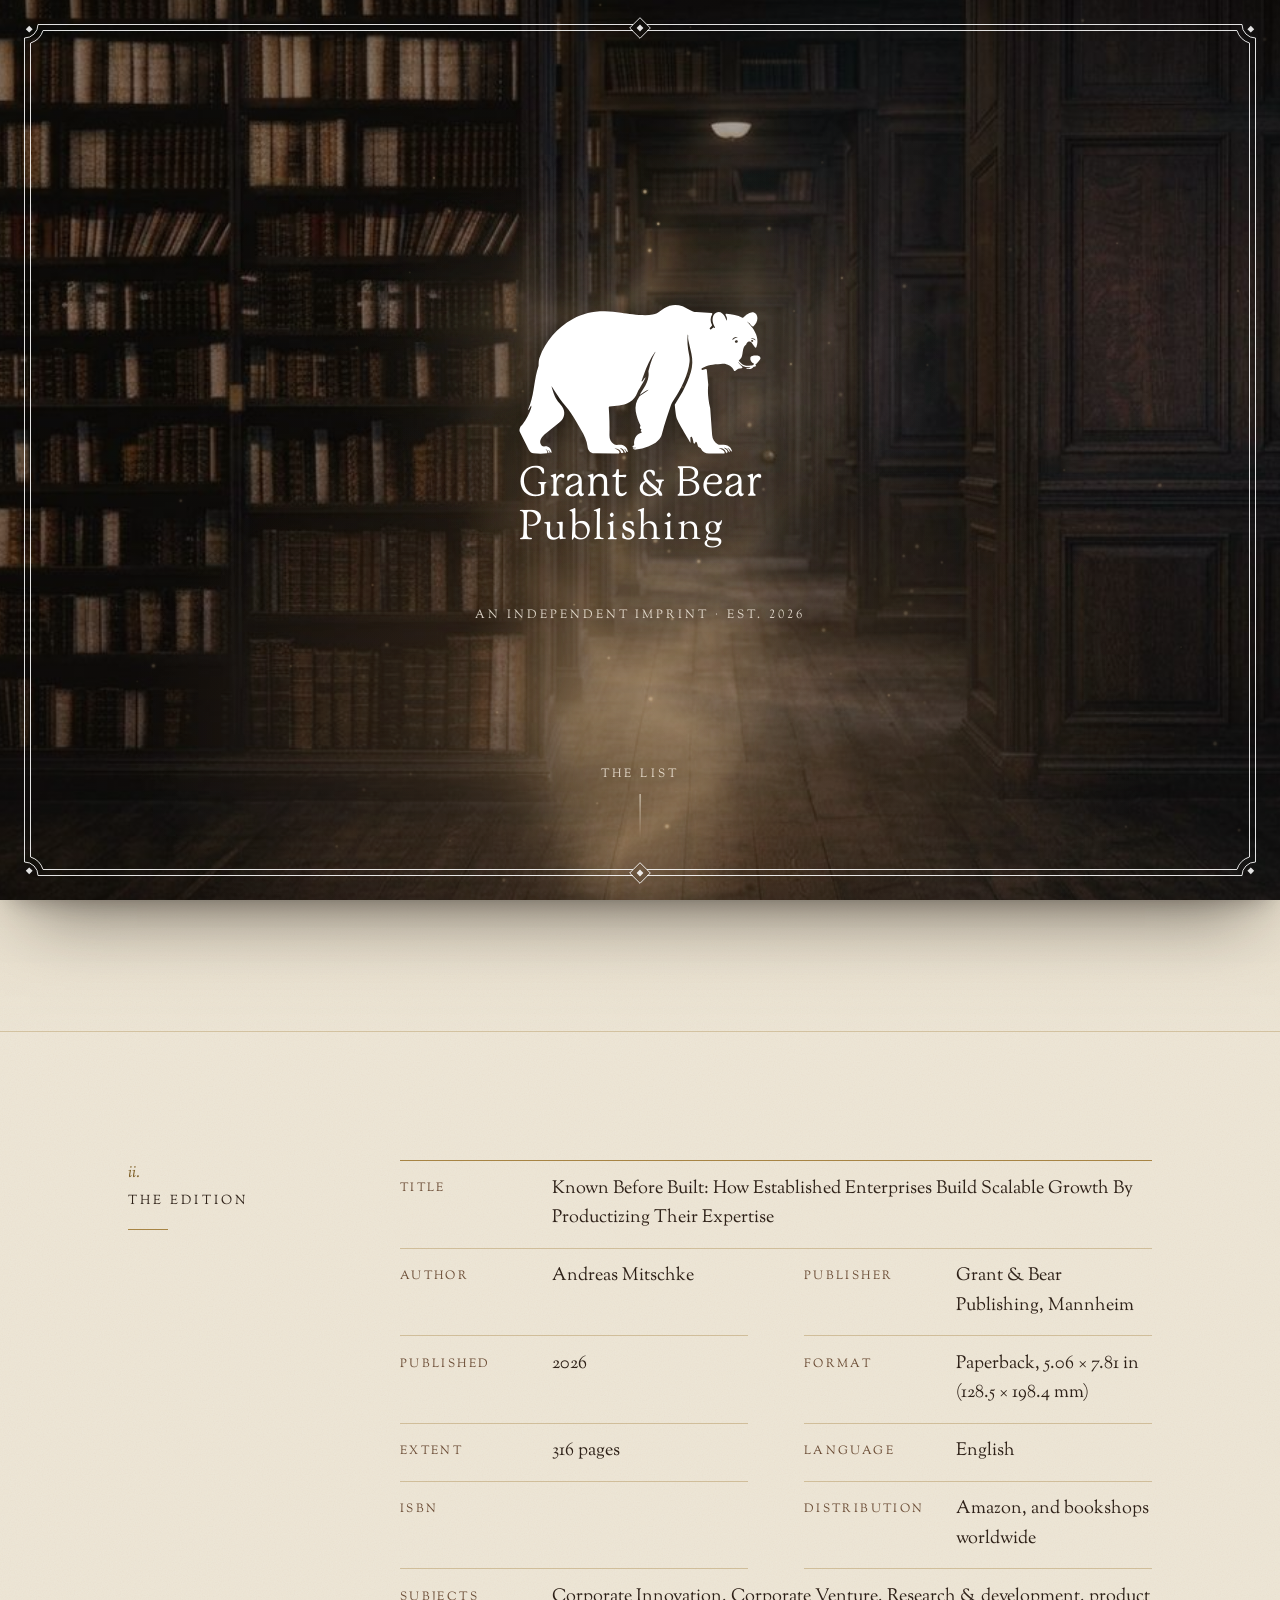
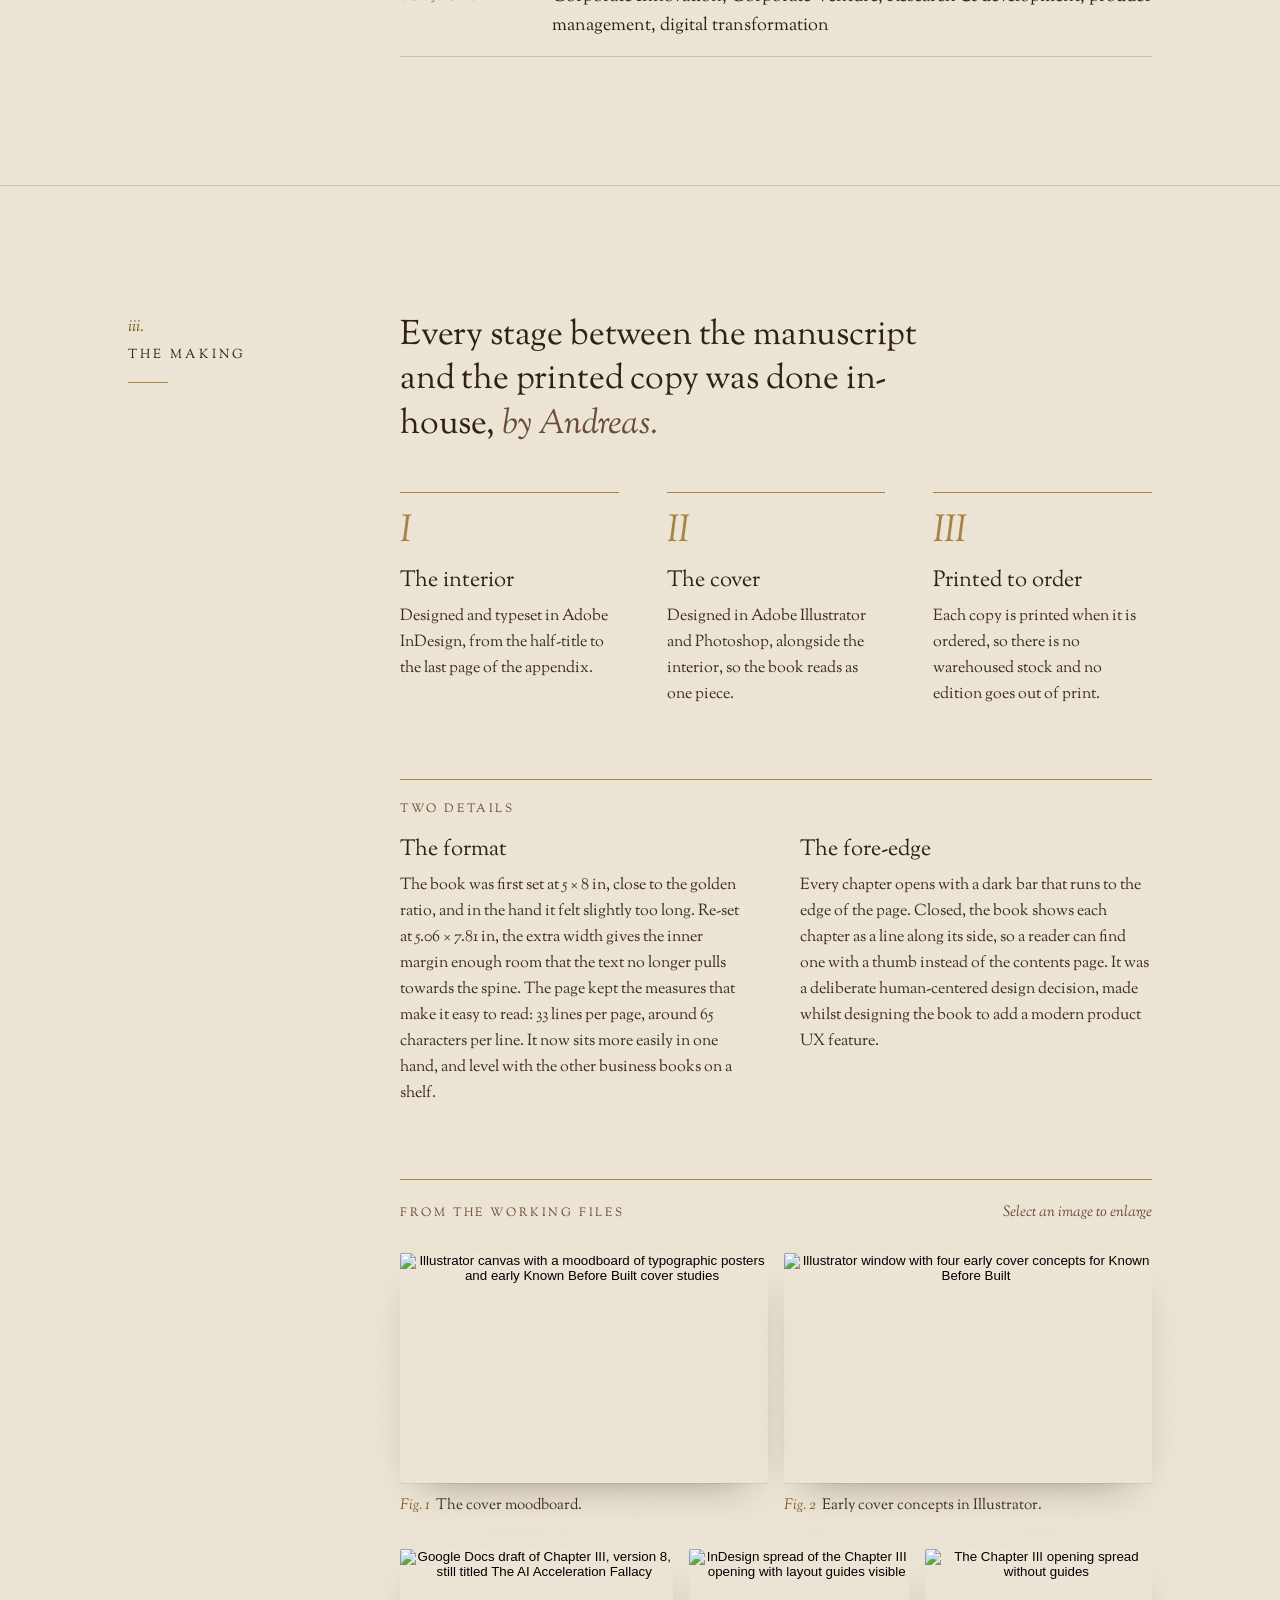
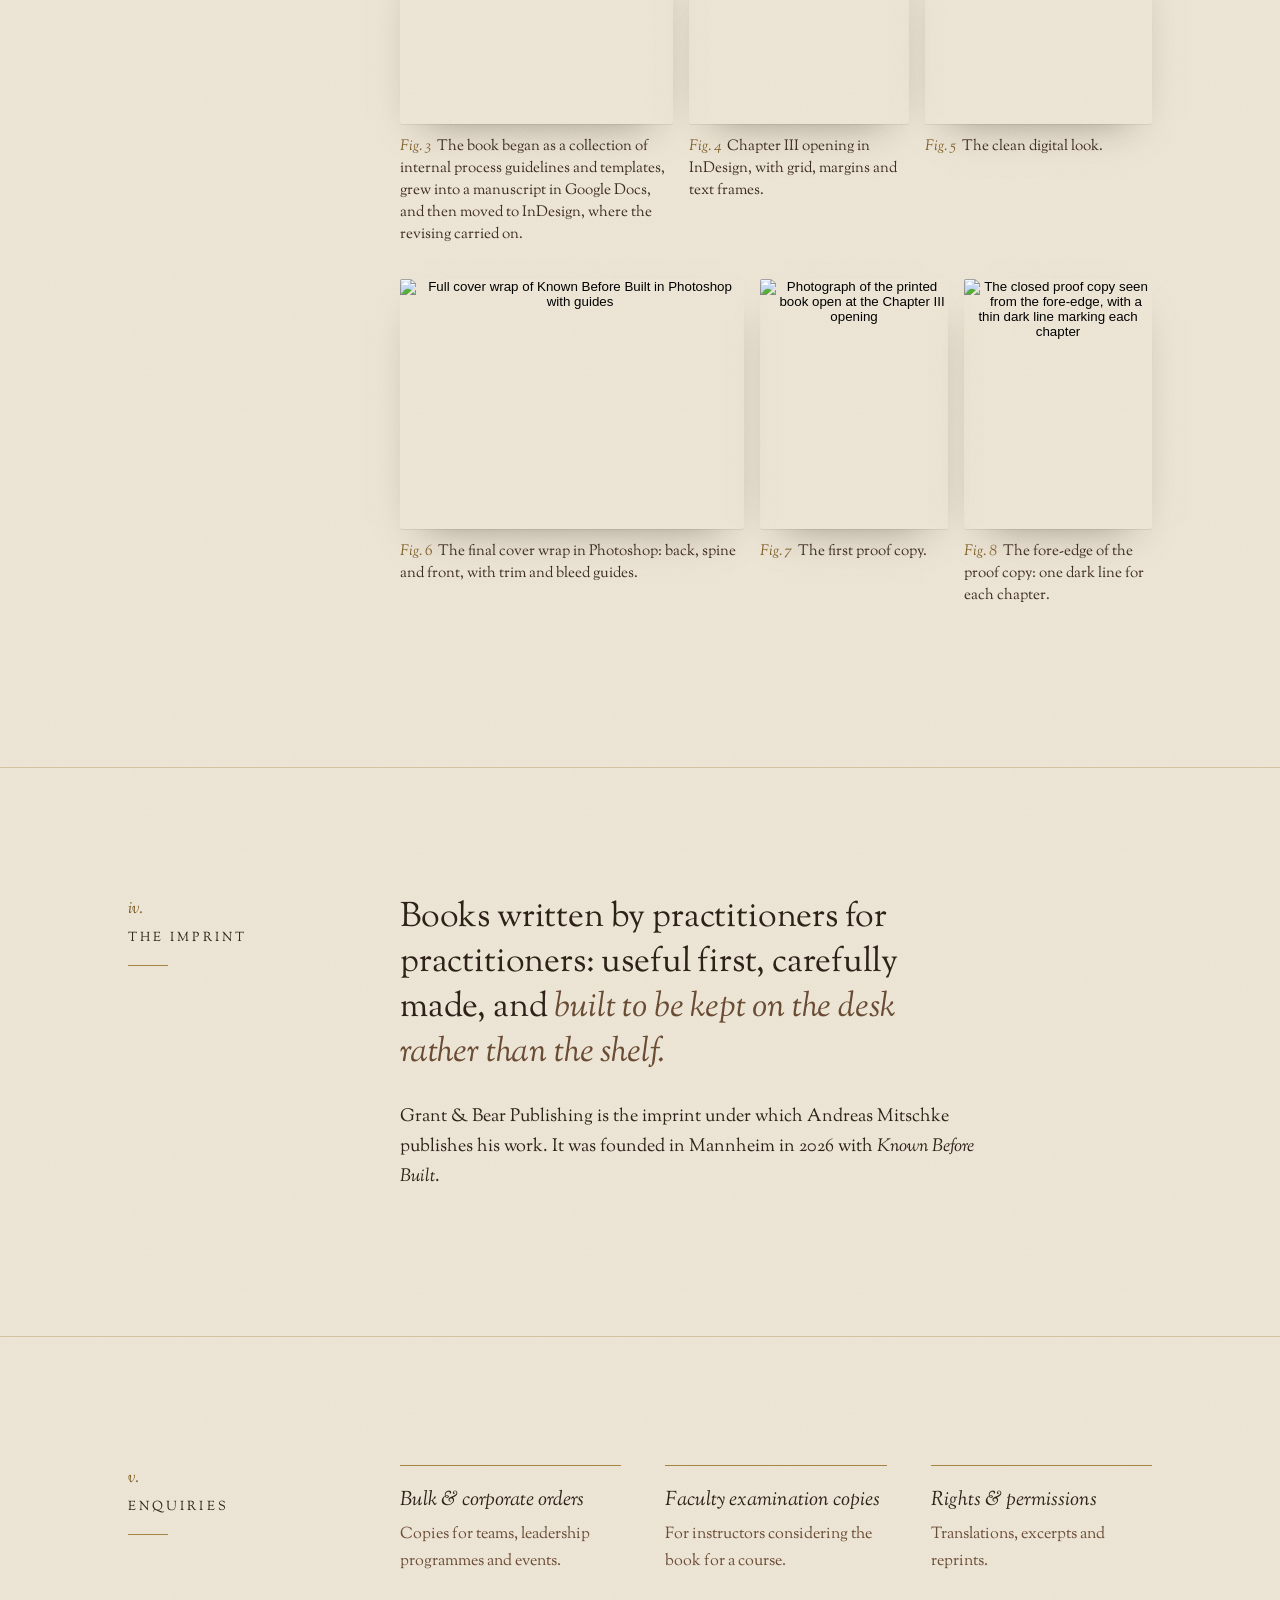
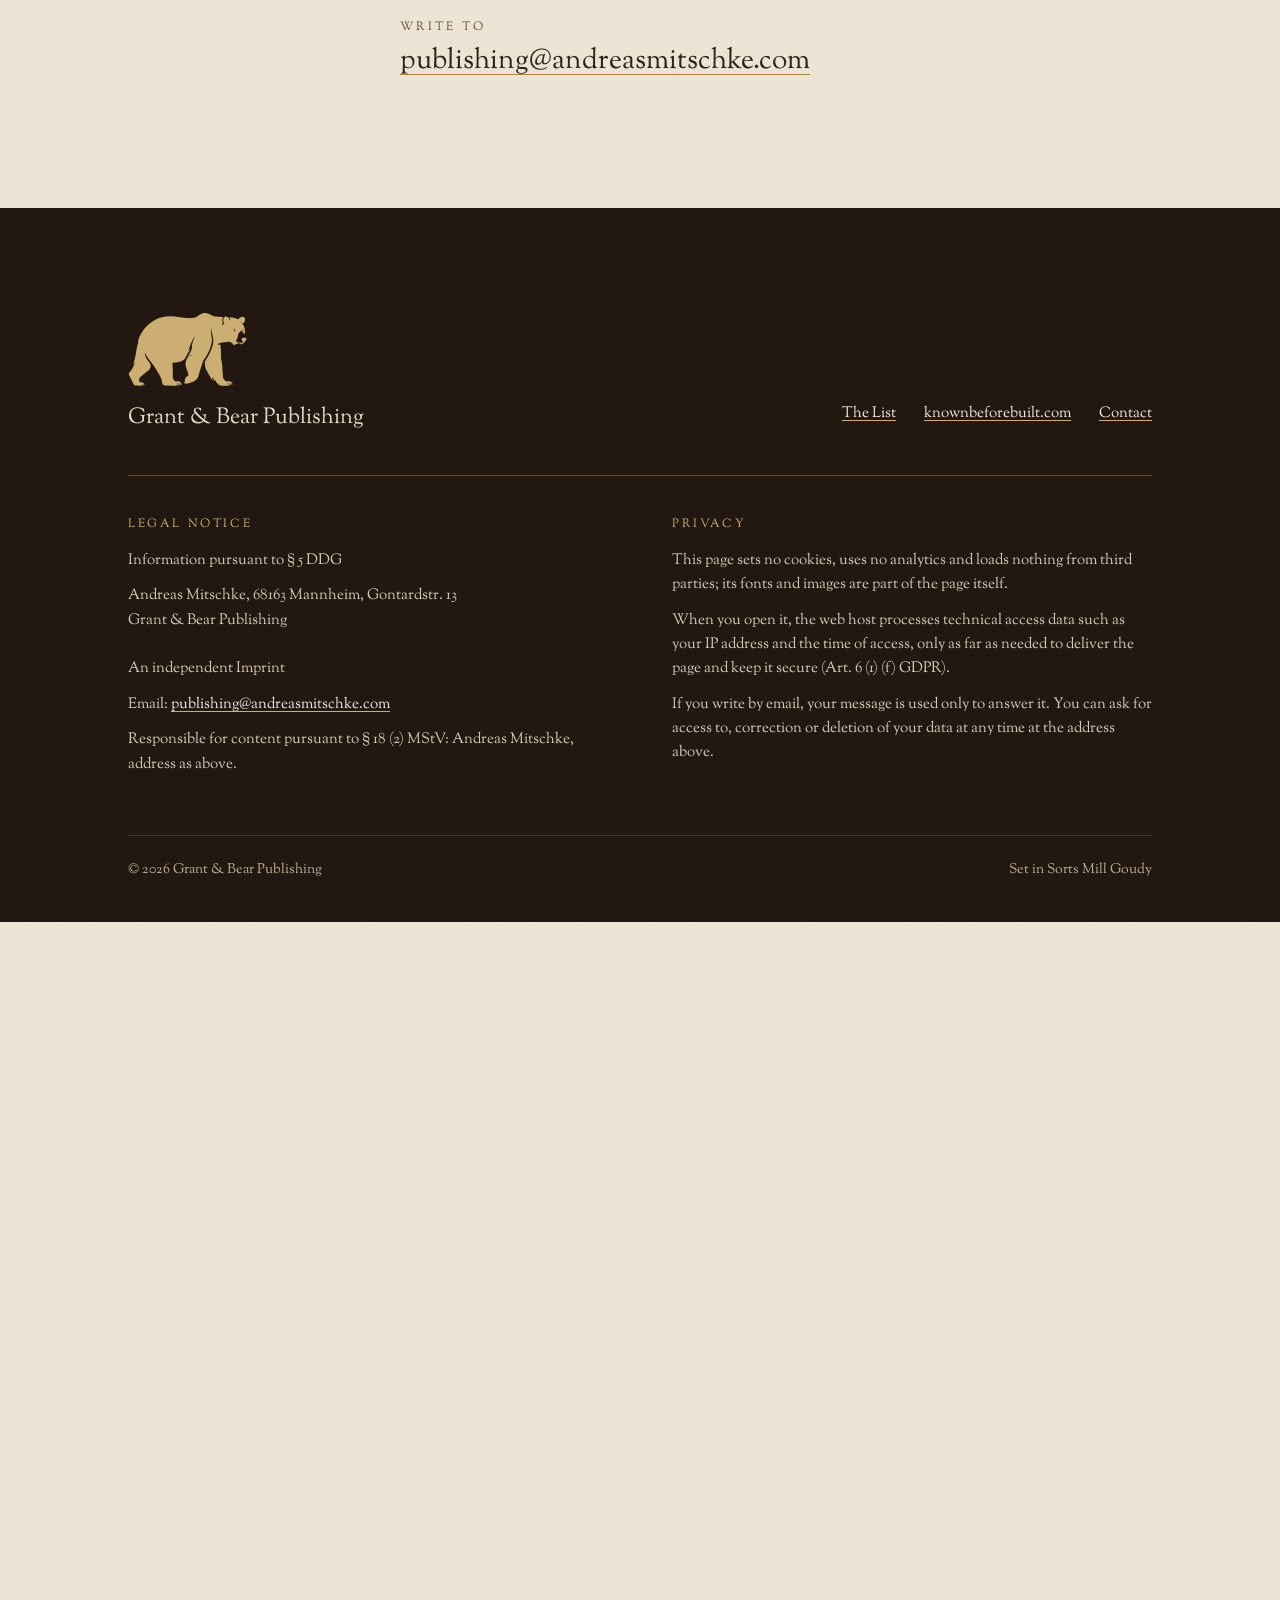
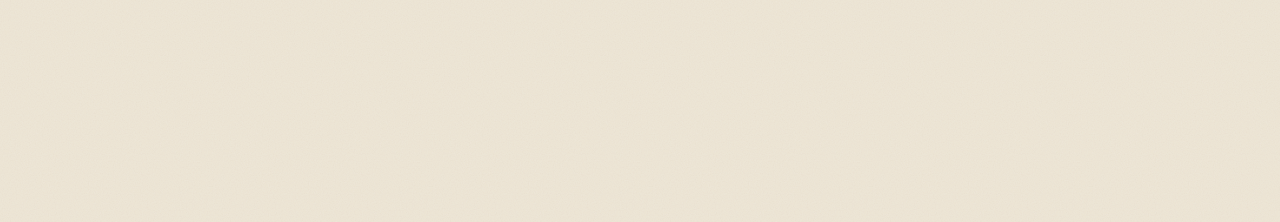
==== grant-and-bear-publishing/index.html @ 65d7ae1d "Update index.html" ====
<!DOCTYPE html>
<html lang="en">
<head>
<meta charset="utf-8">
<meta name="viewport" content="width=device-width, initial-scale=1">
<title>Grant &amp; Bear Publishing</title>
<meta name="description" content="Grant &amp; Bear Publishing is the independent imprint of Andreas Mitschke, publisher of Known Before Built.">
<meta name="color-scheme" content="light">
<meta name="theme-color" content="#2a1d14">
<link rel="icon" href="favicon.svg" type="image/svg+xml">
<link rel="icon" href="favicon-32.png" type="image/png" sizes="32x32">
<link rel="apple-touch-icon" href="apple-touch-icon.png">
<meta property="og:type" content="website">
<meta property="og:title" content="Grant &amp; Bear Publishing">
<meta property="og:description" content="The independent imprint of Andreas Mitschke, publisher of Known Before Built.">
<script type="application/ld+json">
{
  "@context": "https://schema.org",
  "@graph": [
    {
      "@type": "Organization",
      "@id": "#imprint",
      "name": "Grant & Bear Publishing",
      "foundingDate": "2026",
      "foundingLocation": "Germany",
      "founder": {"@type": "Person", "name": "Andreas Mitschke"},
      "email": "publishing@andreasmitschke.com"
    },
    {
      "@type": "Book",
      "name": "Known Before Built",
      "alternativeHeadline": "How Established Enterprises Build Scalable Growth By Productizing Their Expertise",
      "author": {"@type": "Person", "name": "Andreas Mitschke"},
      "publisher": {"@id": "#imprint"},
      "datePublished": "2026",
      "inLanguage": "en",
      "bookFormat": "https://schema.org/Paperback",
      "numberOfPages": 316,
      "url": "https://knownbeforebuilt.com"
    }
  ]
}
</script>
<script>document.documentElement.classList.add('js')</script>
<style>
@font-face{font-family:"Sorts Mill Goudy";font-style:normal;font-weight:400;font-display:swap;src:url([data-uri]) format("woff2")}
@font-face{font-family:"Sorts Mill Goudy";font-style:italic;font-weight:400;font-display:swap;src:url([data-uri]) format("woff2")}

:root{
  --vellum:#EEE7D8;
  --vellum-deep:#E6DCC8;
  --bistre:#2E2118;
  --bistre-deep:#221811;
  --umber:#6A4B34;
  --gilt:#A78444;
  --gilt-deep:#7E5F27;
  --gilt-light:#CDAE72;
  --serif:"Sorts Mill Goudy",Georgia,"Times New Roman",serif;
  --measure:36rem;
  --wide:70rem;
  --gutter:clamp(1rem,4vw,3rem);
  --ease:cubic-bezier(.2,.7,.2,1);
}
*,*::before,*::after{box-sizing:border-box}
html{-webkit-text-size-adjust:100%}
body{
  margin:0;
  background-color:var(--vellum);
  /* faint paper grain */
  background-image:url("data:image/svg+xml,%3Csvg xmlns='http://www.w3.org/2000/svg' width='220' height='220'%3E%3Cfilter id='n'%3E%3CfeTurbulence type='fractalNoise' baseFrequency='.85' numOctaves='2' stitchTiles='stitch'/%3E%3CfeColorMatrix values='0 0 0 0 .37 0 0 0 0 .25 0 0 0 0 .12 0 0 0 .07 0'/%3E%3C/filter%3E%3Crect width='100%25' height='100%25' filter='url(%23n)'/%3E%3C/svg%3E");
  color:var(--bistre);
  font-family:var(--serif);
  font-size:1.125rem;
  line-height:1.65;
  font-variant-numeric:oldstyle-nums;
  text-rendering:optimizeLegibility;
  -webkit-font-smoothing:antialiased;
}
img,svg{max-width:100%;display:block}
a{color:var(--bistre);text-decoration-line:underline;text-decoration-color:var(--gilt);text-decoration-thickness:1px;text-underline-offset:.22em;transition:color .2s,text-decoration-color .2s}
a:hover{color:var(--gilt-deep);text-decoration-color:var(--gilt-deep)}
a:focus-visible,button:focus-visible{outline:2px solid var(--gilt-deep);outline-offset:3px;border-radius:2px}
::selection{background:rgba(167,132,68,.28)}

/* ---------- Hero: sits above the page and slides away on scroll ---------- */
.hero{
  position:relative;z-index:2;isolation:isolate;
  min-height:100vh;min-height:100svh;
  display:grid;place-items:center;
  text-align:center;color:#fff;
  background:radial-gradient(120% 90% at 50% 35%,#5a3f2b 0%,#35251a 55%,#1f160f 100%) #2a1d14;
  padding:clamp(4rem,10vh,7rem) 1.5rem;
  box-shadow:0 40px 70px -30px rgba(20,14,9,.55),0 10px 24px -12px rgba(20,14,9,.35);
  overflow:hidden;
}
/* the library photograph: a very slow drift, like a held breath */
.hero::before{content:"";position:absolute;inset:-3%;z-index:-3;
  background:url([data-uri]) 55% 50%/cover no-repeat;
  transform-origin:55% 45%;animation:drift 38s ease-in-out infinite alternate}
/* vignette over the photograph */
.hero::after{content:"";position:absolute;inset:0;z-index:-2;pointer-events:none;
  background:
    linear-gradient(180deg,rgba(20,14,9,.34) 0%,rgba(20,14,9,.24) 45%,rgba(20,14,9,.52) 100%),
    radial-gradient(60% 55% at 50% 45%,rgba(20,14,9,.30),rgba(20,14,9,0) 70%)}
/* warm light rising from the bottom centre to the device */
.light{position:absolute;inset:0;z-index:-1;pointer-events:none;mix-blend-mode:screen}
.light .pool{position:absolute;left:50%;bottom:-18%;width:min(64rem,150vw);height:75%;transform:translateX(-50%);
  background:radial-gradient(closest-side,rgba(255,196,128,.30),rgba(255,176,104,.11) 45%,rgba(255,170,100,0));
  animation:breathe 7s ease-in-out infinite alternate}
.light .caustics{position:absolute;inset:0;width:100%;height:100%;filter:blur(7px);opacity:.9}
.light .beam{position:absolute;inset:0;filter:blur(28px);animation:beam 11s ease-in-out infinite alternate;transform-origin:50% 100%}
.light .beam i{position:absolute;inset:18% 0 0 0;clip-path:polygon(45% 100%,55% 100%,68% 0,32% 0);
  background:linear-gradient(0deg,rgba(255,206,146,.26) 0%,rgba(255,200,140,.11) 50%,rgba(255,200,140,0) 92%)}
.light .halo{position:absolute;left:50%;top:40%;width:min(38rem,90vw);aspect-ratio:1.4;transform:translate(-50%,-50%);
  background:radial-gradient(closest-side,rgba(255,214,160,.11),rgba(255,214,160,0));animation:breathe 9s ease-in-out infinite alternate-reverse}
@keyframes breathe{from{opacity:.7}to{opacity:1}}
@keyframes beam{from{transform:scaleX(.92) rotate(-.6deg);opacity:.8}to{transform:scaleX(1.06) rotate(.6deg);opacity:1}}
@keyframes drift{from{transform:scale(1) translate3d(0,0,0)}to{transform:scale(1.07) translate3d(-1.2%,-.8%,0)}}
@keyframes glow{from{opacity:.92}to{opacity:1}}
.motes{position:absolute;inset:0;z-index:-1;width:100%;height:100%;pointer-events:none}
/* Ornamental frame: double white rule, notched corners with a small diamond, and a diamond at top and bottom centre */
.frame{z-index:3;position:absolute;inset:clamp(.75rem,2vw,1.5rem);pointer-events:none;color:rgba(255,255,255,.88)}
.frame .edge{position:absolute;border-color:currentColor;border-style:solid;border-width:0}
.frame .edge.t,.frame .edge.b{left:40px;right:40px;height:7px;border-top-width:1px;border-bottom-width:1px}
.frame .edge.t{top:0}.frame .edge.b{bottom:0}
.frame .edge.l,.frame .edge.r{top:40px;bottom:40px;width:7px;border-left-width:1px;border-right-width:1px}
.frame .edge.l{left:0}.frame .edge.r{right:0}
.frame .corner{position:absolute;width:40px;height:40px;overflow:visible}
.frame .corner.tl{top:0;left:0}
.frame .corner.tr{top:0;right:0;transform:scaleX(-1)}
.frame .corner.bl{bottom:0;left:0;transform:scaleY(-1)}
.frame .corner.br{bottom:0;right:0;transform:scale(-1,-1)}
/* top/bottom rules split at the centre and meet the sloped sides of an outlined lozenge */
.frame .edge.t.a,.frame .edge.b.a{right:calc(50% + 7px)}
.frame .edge.t.z,.frame .edge.b.z{left:calc(50% + 7px)}
.frame .knot{position:absolute;left:50%;width:22px;height:22px;margin-left:-11px}
.frame .knot.t{top:-7.5px}.frame .knot.b{bottom:-7.5px}

.hero-inner{position:relative;z-index:2;max-width:36rem;will-change:transform,opacity}
.hero .device{width:min(25rem,80vw);height:auto;margin:0 auto;color:#fff;filter:drop-shadow(0 2px 14px rgba(0,0,0,.35))}
.device-wrap{margin:0;font-weight:400;font-size:1rem}
.device-word{font-family:var(--serif);font-size:37.09px;fill:currentColor}
.hero .imprint-line{color:#fff;margin:2rem 0 0;font-size:1.3rem;font-style:italic;text-shadow:0 1px 10px rgba(0,0,0,.45)}
.hero .imprint-place{margin:2.25rem 0 0;font-size:.78rem;letter-spacing:.24em;text-transform:uppercase;color:rgba(255,248,235,.82);text-shadow:0 1px 10px rgba(0,0,0,.45);font-variant-numeric:lining-nums}
.scroll-cue{z-index:3;position:absolute;left:50%;bottom:clamp(2rem,6vh,3.5rem);transform:translateX(-50%);display:flex;flex-direction:column;align-items:center;gap:.6rem;
  color:rgba(255,248,235,.8);font-size:.72rem;letter-spacing:.28em;text-transform:uppercase;text-decoration:none;padding:.5rem 1rem;min-height:44px}
.scroll-cue:hover{color:#fff}
.scroll-cue .line{width:1px;height:2.75rem;background:linear-gradient(rgba(255,248,235,.85),rgba(255,248,235,0));transform-origin:top;animation:cue 2.4s var(--ease) infinite}
@keyframes cue{0%{transform:scaleY(0);opacity:1}55%{transform:scaleY(1);opacity:1}100%{transform:scaleY(1);opacity:0}}

/* ---------- Page ---------- */
/* The page sits under the hero and is held in place (sticky) while the hero scrolls away over it.
   Pure layout, so the browser scrolls it on its own compositor thread: no script, no jitter. */
.under{position:relative;z-index:1;margin-top:calc(-1 * var(--heroH,100svh))}
main{position:sticky;top:0}
.under-spacer{height:var(--heroH,100svh)}
/* the device sinks and fades as the hero lifts; driven by the scroll itself where the browser supports it */
@keyframes heroOut{from{transform:none;opacity:1}66%{opacity:0}to{transform:translate3d(0,35vh,0) scale(.95);opacity:0}}
@keyframes underDrift{from{transform:translate3d(0,calc(var(--heroH,100vh) * .22),0)}to{transform:none}}
@keyframes cueOut{from{opacity:1}20%{opacity:0;visibility:hidden}to{opacity:0;visibility:hidden}}
@media (prefers-reduced-motion:no-preference){
  @supports (animation-timeline:scroll()){
    .hero-inner{animation:heroOut linear both;animation-timeline:scroll(root);animation-range:0 100vh}
    .scroll-cue{animation:cueOut linear both;animation-timeline:scroll(root);animation-range:0 100vh}
    /* the page beneath drifts up slowly while the hero lifts */
    main{animation:underDrift linear both;animation-timeline:scroll(root);animation-range:0 var(--heroH,100vh)}
  }
}
.wrap{max-width:var(--wide);margin:0 auto;padding:0 var(--gutter)}
section.sec{padding:clamp(4.5rem,10vw,8rem) 0}
section.sec + section.sec{border-top:1px solid rgba(167,132,68,.35)}

/* section header: numeral + small-caps label, in a left rail */
.sec-grid{display:grid;grid-template-columns:minmax(0,13rem) minmax(0,1fr);gap:clamp(1.5rem,5vw,4.5rem)}
.rail{position:relative}
.rail .num{display:block;font-style:italic;font-size:1.05rem;color:var(--gilt-deep)}
.rail h2{margin:.35rem 0 0;font-weight:400;font-size:.8rem;line-height:1.4;letter-spacing:.24em;text-transform:uppercase;color:var(--bistre)}
.rail::after{content:"";display:block;width:2.5rem;height:1px;background:var(--gilt);margin-top:1.1rem}
.lead{font-size:clamp(1.55rem,3vw,2.15rem);line-height:1.3;margin:0;max-width:30ch;letter-spacing:-.005em}
.lead em{color:var(--umber)}

/* ---------- Featured title ---------- */
.featured{background:linear-gradient(180deg,rgba(228,218,198,.0),rgba(228,218,198,.75) 18%,rgba(228,218,198,.75) 82%,rgba(228,218,198,0))}
.feature{display:grid;grid-template-columns:minmax(0,22rem) minmax(0,1fr);gap:clamp(2.5rem,7vw,6rem);align-items:center}
.catalogue{margin:0 0 1.25rem;font-size:.78rem;letter-spacing:.24em;text-transform:uppercase;color:var(--gilt-deep);font-variant-numeric:lining-nums}
.feature h3{font-weight:400;font-size:clamp(2.6rem,6vw,4.5rem);line-height:1;margin:0;letter-spacing:-.015em}
.subtitle{font-style:italic;font-size:clamp(1.2rem,2vw,1.45rem);line-height:1.35;margin:.9rem 0 0;color:var(--umber);max-width:40ch}
.byline{margin:1.5rem 0 0;font-size:.8rem;letter-spacing:.22em;text-transform:uppercase}
.feature p.desc{margin:1.75rem 0 0;max-width:var(--measure)}
.actions{display:flex;flex-wrap:wrap;align-items:center;gap:1rem 1.75rem;margin:2.25rem 0 0}
.btn{display:inline-flex;align-items:center;gap:.75rem;min-height:48px;padding:.7rem 1.6rem;background:var(--bistre);color:var(--vellum);text-decoration:none;font-size:1.02rem;letter-spacing:.02em;border:1px solid var(--bistre);transition:background .25s,color .25s,border-color .25s}
.btn:hover{background:var(--gilt-deep);border-color:var(--gilt-deep);color:#fff}
.btn .arr{transition:transform .25s var(--ease)}
.btn:hover .arr{transform:translateX(3px)}
.textlink{display:inline-flex;align-items:center;min-height:44px}
.availability{margin:1rem 0 0;font-size:.95rem;font-style:italic;color:var(--umber)}

/* The 3D book */
.book-stage{--w:15rem;margin-bottom:4.5rem!important;--h:calc(var(--w)*1.6);--t:calc(var(--w)*.136);
  position:relative;width:var(--w);height:var(--h);margin:1.5rem auto 2.5rem;perspective:1400px}
.book{--ry:26deg;--rx:4deg;--lift:0px;--sheen:30%;
  position:absolute;inset:0;transform-style:preserve-3d;
  transform:translateZ(var(--lift)) rotateX(var(--rx)) rotateY(var(--ry));
  will-change:transform}
.device-wrap{margin:0;font-weight:400;font-size:1rem}
.face{position:absolute;backface-visibility:hidden}
.face>.shade{position:absolute;inset:0;pointer-events:none;background:rgb(24,14,6);opacity:var(--sh,0);border-radius:inherit}
.front>.shade{--sh:var(--sh-front)}.back>.shade{--sh:var(--sh-back)}.spine>.shade{--sh:var(--sh-spine)}.fore>.shade{--sh:var(--sh-fore)}
.top>.shade{--sh:.06}.bottom>.shade{--sh:.22}
.front{inset:0;transform:translateZ(calc(var(--t)/2))}
.front img{width:100%;height:100%;object-fit:cover;border-radius:1px 3px 3px 1px}
.front::after{content:"";position:absolute;inset:0;border-radius:1px 3px 3px 1px;pointer-events:none;
  background:linear-gradient(105deg,rgba(255,255,255,0) calc(var(--sheen) - 18%),rgba(255,255,255,.28) var(--sheen),rgba(255,255,255,0) calc(var(--sheen) + 18%)),
             linear-gradient(90deg,rgba(0,0,0,.14) 0,rgba(0,0,0,0) 3.5%);
  mix-blend-mode:soft-light}
.back{inset:0;background:#f57106;overflow:hidden;transform:rotateY(180deg) translateZ(calc(var(--t)/2));border-radius:3px 1px 1px 3px;
  box-shadow:-18px 26px 54px -14px rgba(46,33,24,.30),-6px 10px 22px -8px rgba(46,33,24,.22),-40px 60px 90px -30px rgba(46,33,24,.18)}
.spine{top:0;left:calc(50% - var(--t)/2);width:var(--t);height:100%;transform:rotateY(-90deg) translateZ(calc(var(--w)/2))}
.spine img,.back img{width:100%;height:100%;object-fit:cover;display:block}
.spine::after{content:"";position:absolute;inset:0;background:linear-gradient(90deg,rgba(0,0,0,.18),rgba(0,0,0,0) 40%,rgba(255,255,255,.08) 70%,rgba(0,0,0,.12))}
.fore{top:2px;left:calc(50% - var(--t)/2);width:var(--t);height:calc(100% - 4px);
  transform:rotateY(90deg) translateZ(calc(var(--w)/2 - 1.5px));
  background:
    linear-gradient(90deg,rgba(70,48,26,.30) 0,rgba(70,48,26,.06) 14%,rgba(70,48,26,0) 30%,rgba(70,48,26,0) 70%,rgba(70,48,26,.08) 86%,rgba(70,48,26,.32) 100%),
    repeating-linear-gradient(90deg,rgba(255,255,255,.55) 0 1px,rgba(0,0,0,0) 1px 7px),
    repeating-linear-gradient(90deg,#f7f2e7 0 1px,#dcd2bd 1px 2px,#efe8d9 2px 3px),
    #ebe3d2;
  box-shadow:inset 1.5px 0 0 #e8e4de,inset -1.5px 0 0 #f57106}
.top,.bottom{left:2px;width:calc(100% - 4px);height:var(--t);top:calc(50% - var(--t)/2);
  background:
    linear-gradient(0deg,rgba(70,48,26,.28) 0,rgba(70,48,26,0) 22%,rgba(70,48,26,0) 78%,rgba(70,48,26,.28) 100%),
    repeating-linear-gradient(0deg,#f7f2e7 0 1px,#dcd2bd 1px 2px,#efe8d9 2px 3px),
    #ebe3d2}
.top{transform:rotateX(90deg) translateZ(calc(var(--h)/2 - 1.5px))}
.bottom{transform:rotateX(-90deg) translateZ(calc(var(--h)/2 - 1.5px))}
.book-stage{cursor:grab;touch-action:pan-y;-webkit-user-select:none;user-select:none}
.book-stage img{-webkit-user-drag:none;user-drag:none;pointer-events:none}
.book-stage.dragging{cursor:grabbing}
.book:focus{outline:none}
.book:focus-visible .front{outline:2px solid var(--gilt-deep);outline-offset:6px}
.book-hint{position:absolute;left:0;right:0;bottom:-4.2rem;margin:0;text-align:center;font-style:italic;font-size:.95rem;color:var(--umber);opacity:.85;transition:opacity .6s}
.book-stage.touched .book-hint{opacity:0}
.book-shadow{position:absolute;left:8%;right:-4%;bottom:-2.2rem;height:3rem;border-radius:50%;
  background:radial-gradient(closest-side,rgba(46,33,24,.34),rgba(46,33,24,0));
  filter:blur(14px);transform:translateX(var(--sx,0px)) scale(var(--ss,1));opacity:var(--so,.85);pointer-events:none}


.book-stage{--w:17rem}

/* ---------- The edition ---------- */
.record{margin:0;display:grid;grid-template-columns:repeat(2,minmax(0,1fr));column-gap:clamp(2rem,5vw,3.5rem);border-top:1px solid var(--gilt)}
.record div{display:grid;grid-template-columns:minmax(0,8.5rem) minmax(0,1fr);gap:1rem;padding:.85rem 0;border-bottom:1px solid rgba(167,132,68,.4)}
.record div.full{grid-column:1/-1}
.record dt{font-size:.74rem;letter-spacing:.2em;text-transform:uppercase;color:var(--umber);padding-top:.3rem}
.record dd{margin:0}
.record .pending{color:var(--umber);font-style:italic}

/* ---------- How the book was made ---------- */
.crafts{display:grid;grid-template-columns:repeat(3,minmax(0,1fr));gap:clamp(1.75rem,4vw,3rem);margin:2.75rem 0 0;padding:0;list-style:none}
.crafts li{border-top:1px solid var(--gilt);padding-top:1.25rem}
.crafts .roman{display:block;font-style:italic;font-size:2.4rem;line-height:1;color:var(--gilt)}
.crafts h3{font-weight:400;font-size:1.35rem;line-height:1.25;margin:1rem 0 .55rem}
.crafts p{margin:0;font-size:1.02rem;line-height:1.6;color:#3d2c20}

/* ---------- Two details ---------- */
.details{margin-top:clamp(3rem,7vw,4.5rem);border-top:1px solid var(--gilt);padding-top:1.25rem}
.details .gallery-head{margin-bottom:1rem}
.details-list{grid-template-columns:repeat(2,minmax(0,1fr));margin-top:0}
.details-list li{border-top:0;padding-top:0}
.details-list h3{margin-top:0}

/* ---------- From the working files ---------- */
.gallery{margin-top:clamp(3rem,7vw,4.5rem);border-top:1px solid var(--gilt);padding-top:1.25rem}
.gallery-head{display:flex;flex-wrap:wrap;justify-content:space-between;align-items:baseline;gap:.5rem 1rem;margin-bottom:1.75rem}
.gallery-head h3{font-weight:400;font-size:.74rem;letter-spacing:.22em;text-transform:uppercase;color:var(--umber);margin:0}
.gallery-head p{margin:0;font-style:italic;font-size:.95rem;color:var(--umber)}
.g-row{display:flex;gap:1rem;align-items:flex-start;margin-bottom:2rem}
.g-row figure{margin:0;min-width:0}
.zoom{display:block;width:100%;padding:0;border:0;background:none;cursor:zoom-in}
.zoom img{display:block;width:100%;height:auto;border-radius:2px;box-shadow:0 1px 0 rgba(46,33,24,.08),0 18px 40px -24px rgba(46,33,24,.5);transition:transform .5s var(--ease),box-shadow .5s var(--ease)}
.zoom:hover img{transform:translateY(-3px);box-shadow:0 1px 0 rgba(46,33,24,.08),0 26px 50px -24px rgba(46,33,24,.6)}
.g-row figcaption{margin-top:.75rem;font-size:.92rem;line-height:1.5;color:#3d2c20}
.g-row .fig{font-style:italic;color:var(--gilt-deep);margin-right:.4rem}
dialog.lightbox{position:fixed;inset:0;width:100vw;height:100vh;max-width:none;max-height:none;margin:0;padding:0;border:0;background:rgba(20,14,9,0);color:#EEE7D8;overflow:hidden;cursor:zoom-out}
dialog.lightbox::backdrop{background:transparent}
dialog.lightbox{touch-action:none;user-select:none;-webkit-user-select:none}
dialog.lightbox.dragging{cursor:grabbing}
.lb-stage{position:fixed;inset:0;pointer-events:none;perspective:2400px}
.lb-stage img{position:absolute;left:50%;top:46%;display:block;max-width:min(92vw,1500px);max-height:76vh;width:auto;height:auto;transform:translate(-50%,-50%);transform-origin:50% 50%;opacity:0;will-change:transform,opacity;backface-visibility:hidden}
.lb-cap{position:fixed;left:0;right:0;bottom:max(1.25rem,3vh);margin:0 auto;max-width:46rem;padding:0 1rem;text-align:center;font-size:.95rem;line-height:1.5;color:#D6CBB6;opacity:0;transition:opacity .4s ease}
.lightbox.cap .lb-cap{opacity:1}
.lightbox .fig{font-style:italic;color:#CDAE72;margin-right:.4rem}
.lightbox .close{position:fixed;top:1rem;right:1rem;width:48px;height:48px;border:1px solid rgba(205,174,114,.5);border-radius:50%;background:rgba(34,24,17,.6);color:#F3ECDD;font:inherit;font-size:1.4rem;line-height:1;cursor:pointer;opacity:0;transition:opacity .35s ease}
.lightbox .close:hover{border-color:#CDAE72;color:#CDAE72}
.lightbox.ui .close,.lightbox.ui .nav,.lightbox.ui .count{opacity:1}
.lightbox .nav{position:fixed;top:46%;width:52px;height:52px;margin-top:-26px;border:1px solid rgba(205,174,114,.5);border-radius:50%;background:rgba(34,24,17,.6);color:#F3ECDD;cursor:pointer;opacity:0;transition:opacity .35s ease,border-color .2s,color .2s;display:flex;align-items:center;justify-content:center;padding:0}
.lightbox .nav svg{width:20px;height:20px}
.lightbox .prev{left:max(1rem,2vw)}
.lightbox .next{right:max(1rem,2vw)}
.lightbox .nav:hover{border-color:#CDAE72;color:#CDAE72}
.lightbox .count{position:fixed;top:1.55rem;left:1.25rem;margin:0;font-size:.78rem;letter-spacing:.22em;color:#CDAE72;opacity:0;transition:opacity .35s ease;font-variant-numeric:lining-nums}
.zoom img{transition:transform .5s var(--ease),box-shadow .5s var(--ease),opacity .28s ease}
.lightbox .close:hover{border-color:#CDAE72;color:#CDAE72}

/* ---------- Imprint ---------- */
.imprint-text{max-width:var(--measure);margin:1.75rem 0 0}
.imprint-text p{margin:0 0 1rem}

/* ---------- Enquiries ---------- */
.enq{display:grid;grid-template-columns:repeat(3,minmax(0,1fr));gap:clamp(1.5rem,4vw,2.75rem);margin:0;padding:0;list-style:none}
.enq li{border-top:1px solid var(--gilt);padding-top:1.1rem}
.enq h3{font-weight:400;font-style:italic;font-size:1.25rem;margin:0 0 .35rem}
.enq p{margin:0;color:var(--umber);font-size:1rem}
.write{margin:2.75rem 0 0;font-size:clamp(1.3rem,2.6vw,1.75rem);line-height:1.3}
.write span{display:block;font-size:.78rem;letter-spacing:.24em;text-transform:uppercase;color:var(--umber);margin-bottom:.5rem}

/* ---------- Footer ---------- */
footer{position:relative;overflow:hidden;isolation:isolate;background:var(--bistre-deep);color:#E4DAC6;padding:clamp(4rem,9vw,6.5rem) 0 2.5rem;font-size:.95rem;line-height:1.6}
footer a{color:#F3ECDD;text-decoration-color:var(--gilt-light)}
footer a:hover{color:var(--gilt-light)}
.engrave{position:absolute;inset:0;z-index:-1;width:100%;height:100%;pointer-events:none}
.foot-top{display:flex;flex-wrap:wrap;align-items:flex-end;justify-content:space-between;gap:2rem;padding-bottom:2.5rem;border-bottom:1px solid rgba(205,174,114,.35);margin-bottom:2.5rem}
.mark{width:7.5rem;height:auto;color:var(--gilt-light)}
.foot-name{margin:.9rem 0 0;font-size:1.35rem}
.foot-name em{display:block;font-size:1rem;color:#CBBFA9}
.foot-nav{display:flex;flex-wrap:wrap;gap:.25rem 1.75rem;margin:0;padding:0;list-style:none}
.foot-nav a{display:inline-flex;align-items:center;min-height:44px}
.legal{display:grid;grid-template-columns:1fr 1fr;gap:1.5rem 4rem}
.legal h4{font-weight:400;font-size:.74rem;letter-spacing:.22em;text-transform:uppercase;margin:0 0 .8rem;color:var(--gilt-light)}
.legal p{margin:0 0 .7rem;color:#D6CBB6}
.colophon{margin:3rem 0 0;padding-top:1.5rem;border-top:1px solid rgba(205,174,114,.2);display:flex;flex-wrap:wrap;justify-content:space-between;gap:.5rem 2rem;font-size:.85rem;color:#BDB09A}

/* ---------- Reveal on scroll ---------- */
.js .reveal{opacity:0;transform:translateY(22px);transition:opacity .9s var(--ease),transform .9s var(--ease)}
.js .reveal.in{opacity:1;transform:none}
.js .reveal.d1{transition-delay:.08s}.js .reveal.d2{transition-delay:.16s}.js .reveal.d3{transition-delay:.24s}

@media (max-width:52rem){
  .sec-grid{grid-template-columns:1fr;gap:1.75rem}
  .feature{grid-template-columns:1fr;text-align:center}
  .feature .subtitle,.feature p.desc{margin-left:auto;margin-right:auto}
  .feature p.desc{text-align:left}
  .actions{justify-content:center}
  .record{grid-template-columns:1fr}
  .crafts,.enq{grid-template-columns:1fr;gap:2rem}
  .g-row{flex-direction:column;gap:1.75rem;margin-bottom:1.75rem}
  .g-row figure{flex:none!important;width:100%}
  .legal{grid-template-columns:1fr}
}
@media (max-width:40rem){
  .ip-a{display:block;margin-bottom:.35rem}.ip-sep{display:none}
  body{font-size:1.0625rem}
  .book-stage{--w:13rem}
  .record div{grid-template-columns:1fr;gap:.15rem}
  .record dt{padding-top:0}
}
@media (prefers-reduced-motion:reduce){
  .book{transition:none}
  .js .reveal{opacity:1;transform:none;transition:none}
  .scroll-cue .line{animation:none}
  .hero::before,.light *{animation:none}
}
@media print{
  body{background:none}
  .hero{min-height:auto;box-shadow:none}
  .scroll-cue{display:none}
  .js .reveal{opacity:1;transform:none}
  footer{background:none;color:#000}
}
</style>
</head>
<body>
  <header class="hero" id="hero">
    <div class="light" aria-hidden="true"><span class="pool"></span><span class="beam"><i></i></span><span class="halo"></span><canvas class="caustics" id="caustics"></canvas></div>
    <canvas class="motes" id="motes" aria-hidden="true"></canvas>
    <div class="frame" aria-hidden="true"><span class="edge t a"></span><span class="edge t z"></span><span class="edge b a"></span><span class="edge b z"></span><span class="edge l"></span><span class="edge r"></span><span class="corner tl"><svg viewBox="0 0 40 40" aria-hidden="true"><g fill="none" stroke="currentColor" stroke-width="1"><path d="M40 .5H14A13.5 13.5 0 0 1 .5 14V40"/><path d="M40 6.5H19.05A19.5 19.5 0 0 1 6.5 19.05V40"/></g><path d="M5.2 1.8 8.6 5.2 5.2 8.6 1.8 5.2Z" fill="currentColor"/></svg></span><span class="corner tr"><svg viewBox="0 0 40 40" aria-hidden="true"><g fill="none" stroke="currentColor" stroke-width="1"><path d="M40 .5H14A13.5 13.5 0 0 1 .5 14V40"/><path d="M40 6.5H19.05A19.5 19.5 0 0 1 6.5 19.05V40"/></g><path d="M5.2 1.8 8.6 5.2 5.2 8.6 1.8 5.2Z" fill="currentColor"/></svg></span><span class="corner bl"><svg viewBox="0 0 40 40" aria-hidden="true"><g fill="none" stroke="currentColor" stroke-width="1"><path d="M40 .5H14A13.5 13.5 0 0 1 .5 14V40"/><path d="M40 6.5H19.05A19.5 19.5 0 0 1 6.5 19.05V40"/></g><path d="M5.2 1.8 8.6 5.2 5.2 8.6 1.8 5.2Z" fill="currentColor"/></svg></span><span class="corner br"><svg viewBox="0 0 40 40" aria-hidden="true"><g fill="none" stroke="currentColor" stroke-width="1"><path d="M40 .5H14A13.5 13.5 0 0 1 .5 14V40"/><path d="M40 6.5H19.05A19.5 19.5 0 0 1 6.5 19.05V40"/></g><path d="M5.2 1.8 8.6 5.2 5.2 8.6 1.8 5.2Z" fill="currentColor"/></svg></span><span class="knot t"><svg viewBox="0 0 22 22" aria-hidden="true"><path d="M11 .7 21.3 11 11 21.3.7 11Z" fill="none" stroke="currentColor" stroke-width="1"/><path d="M11 7.6 14.4 11 11 14.4 7.6 11Z" fill="currentColor"/></svg></span><span class="knot b"><svg viewBox="0 0 22 22" aria-hidden="true"><path d="M11 .7 21.3 11 11 21.3.7 11Z" fill="none" stroke="currentColor" stroke-width="1"/><path d="M11 7.6 14.4 11 11 14.4 7.6 11Z" fill="currentColor"/></svg></span></div>
    <div class="hero-inner" id="hero-inner">
      <h1 class="device-wrap"><svg xmlns="http://www.w3.org/2000/svg" viewBox="0 0 360 264.86" role="img" aria-labelledby="gb-logo-title" class="device"><title id="gb-logo-title">Grant &amp; Bear Publishing</title><g fill="currentColor">
  
  <path id="gb-bear" d="M286.98,72.82c-2.67-.69-7.31-.17-7.63,1.43-.51,2.51.95,4.78,3.3,5.67-.49,1.38-1.82,1.42-3.02,1.6-2.52.38-5.05.42-7.24-.92-1.58-.97-2.69-2.61-3.53-3.41.32-.56.78-1.08,1.16-1.38,2.79-2.26,1.89-6.87,3.38-10.57.35-1.09.95-1.91,1.91-2.46.16-.09.29-.24.35-.42.4-1.13,1.2-2.22,2.46-2.47,1.5-.31,2.4,1,3.16,2.1l2.14,3.06c.35.5,1.13.4,1.34-.17,2.35-6.25.15-12-3.74-17.56-.02-.02-.04-.05-.06-.07l-4.44-5.1c1-.1,1.02,1.2,1.87,1.27.88.08.87,1.23,1.44,1.71.45.37.94.64,1.25,1.01.28.34.8.35,1.12.04,1.95-1.94,3.42-4.35,3.48-7.24.06-3.04-2.15-5.57-5.21-5.29-1.66.15-3.22.91-4.44,1.98l-3.05,2.67c-.23.2-.56.24-.83.1-4.37-2.17-9.24-3.24-14.4-3.53-.61-.03-1,.63-.69,1.16.99,1.69,1.69,3.27.83,5.2-.81-2.73-1.71-5.06-3.85-6.65-1.72-1.28-3.5-1.6-5.56-.65-1.44.66-2.5,2.31-2.93,4.11-1.23,5.15,2.37,8.82,2,9.49-.09.16-.35.21-.48.09l-.39-.36c-.6-.2-.53.06-.9.16-.65.42-1.23.87-1.75,1.36-.69.65-1.72-.25-1.15-1,.55-.72,1.15-1.4,1.76-2.08.22-.24.25-.58.1-.86-1.64-3.18-1.56-6.63.28-9.56.31-.49-.01-1.13-.59-1.16l-13.74-.79c-2.09-.12-3.94-.96-5.83-1.91l-6.46-3.23s-.07-.03-.1-.04c-3.72-1.33-7.7-1.68-11.45-.48-.21.07-.63.11-.79.23-.1.07-.24.37-.52.13-5.54,1.91-8.25,6.49-14.16,7.63-7.47,1.44-20.19-.38-28.39-1.6-4.93-.73-9.51-1.35-14.55-1.43-10.17-.17-19.87,1.98-28.89,6.88-13.67,7.43-24.9,20.17-29.88,34.69-1.01,2.5-.87,5.06-.94,7.46,0,.08-.02.15-.04.22-2.13,6.09-3.04,12.28-4.04,18.57l-.39,2.44c-1,6.26-2.39,12.2-4.93,18.21-.1.24.45.35.51.24.69-1.19,2.18-3.8,2.18-3.8.25.4.32,1.76.01,2.1-1.64,5.35-4.21,9.75-7.49,14.53-.84,1.22-2.04,1.92-2.53,3.23-.46,1.24-.77,2.59-.14,3.84l8.02,15.95c.82,1.64,2.46,3.24,4.31,3.35,3.94.24,7.89.39,12-.08.98-.36.11-2.93-1.07-3.14.04-.32.72-.08,1.06.17.81.59,1.31,1.79,1.5,2.79,1.96,0-.23-2.88-.17-2.88,1.23,0,1.19,2.49,2.9,2.49.02-3.46-2.93-6.03-6.39-5.61-1.7.21-3.01-.75-3.54-2.4-1.19-3.72,1.81-7.05,4.92-9.53l10.05-7.99c.92-.73,1.83-1.46,2.72-2.2,4.14-3.42,4.89-9.46,1.69-13.77-4.44-6-5.9-5.36-9.48-17.95-.73-2.58,4.45,7.72,12.59,17.45,3.61,4.32,6.48,8.72,9.3,13.52l4.57,7.81c2.95,5.05,5.34,9.35,5.96,15.65.33,3.34,2.86,5.63,5.86,5.66l17.49.17c1.62.02,3.23.1,4.79-.15.35-.06.61-.36.64-.71.11-1.89-2.07-2.93-4.63-3.74,1.72,0,3.28.33,4.58,1.3.81.61,1.02,1.27,1.33,2.34.08.29.32.51.62.54.74.07,1.7-.09,1.67-.43-.18-1.89-2.07-3.06-3.25-4.24,2.44-.11,3.91,2.32,4.51,4.29,2.35,0-.02-2.51-.63-3.62,1.38,0,1.81,3.03,3.25,3.03,0-2.48-1.33-4.16-2.77-5.27-3.31-2.54-7.21-.16-9.65-1.7-2.75-1.73-4.2-4.8-4.11-8.14.23-8.42-.05-16.61-.62-25-.03-.4.26-.76.66-.81,5.8-.74,11.38-.18,18.23-4.05,3.23-1.83,5.56-4.86,6.81-8.35.49-1.38,1.2-2.71,2.03-3.92,2.09-3.34,4.15-6.48,5.54-9.94-1.95,1.35-2.85,3.75-3.34,3.75-.38,0-.58-.2-.44-.44l2.12-5.78c2.55-7.35,5.66-14.34,10.19-20.56.45.35-.45,1.61-.83,2.19-1.2,2.1-1.95,4.29-2.74,6.59l-.69,2s0,.03-.01.05l-1.73,6.25c-.34,1.24.78,2.58-.54,7.6-1.06,4.03-3.51,7.55-5.79,11.21-.62,1-1.21,1.85-1.28,3.05,4.13-3.91,14.46-8.65.37.45-.43.28-.83.63-1.12,1.05-2.86,4.04-3.88,8.56-3.14,13.39.55,3.62,2.28,8.88,4.12,12.3.09.17.11.37.06.56l-.45,1.56c-.13.45.18.91.64.97.58.07.87.74.52,1.21l-.3.41c-.31.42-.12,1.03.38,1.18l.85.26c-.35.51-.87.68-1.47.89-4.26,1.46-6.32,6.06-5.77,10.46.04.34-.13.67-.45.8-.2.09-.38.17-.56.24-.64.24-.69,1.13-.07,1.41.72.33,1.57.4,2.87.27-.77.77-3.17.41-3.17.41,1.07,1,1.53,1.43,2.97,1.28,3.85-.39,7.48-1.5,11.03-2.75.03,0,.05-.02.07-.03l4.13-1.93c3.28-1.54,7.06-5.03,8.11-9.08,1.34-5.14,2.74-10.01,4.43-15.08l3.84-11.54c.52-1.57,1.31-2.75,2.22-4.05,6.65-9.54,13.25-22.87,14.4-34.29.25-2.52-.07-4.9-.55-7.35-1.14-5.78-1.75-11.53-1.11-17.55.97.63.02,2.33.55,4.91l2.75,12.26c1.24,5.52,1.13,11.28-.45,16.72-1.83,6.3-4.82,12.9-7.43,17.76,0,.01-.02.03-.02.04l-6.91,11.31c-.08.14-.12.29-.11.45.12,1.46.8,9.13,1.72,11.91,1.3,3.93,12.43,22.13,12.43,22.13.23.38-.12-2.42-.11-4.57,0-.77,1.05-1.06,1.42-.38.82,1.48,1.19,3.24,1.36,4.98.08.84,1.26.93,1.49.11.16-.57.35-1,.73-1,1.25,0,1.28,3.98,2.37,4.69.59.39,1.8.79,2.07,1.39,1.3,2.87,4.03,4.54,7.23,4.53l12.42-.04c.58,0,1.48.04,1.68-.3.79-1.36-2.02-3.86-5.29-4.29,2.51-.3,3.58.25,4.46.76.79.46,1.52,1.24,1.84,2.42.05.19.16.36.32.47.3.2.64.43.76.78.52-.59.62-1.37.47-1.95-.34-1.36-1.74-2.23-2.98-2.97,1.15-.25,3.13,1.15,4.01,3.1.09.19.24.36.44.42.47.14.65.6.69.64.2-2.62-2.41-4.11-2.41-4.11.45,0,1.31.43,1.67.7.9.69,1.3,1.75,1.89,2.28.51.46-.01-.24.94.31.09.05-.06-.37-.21-.79-.35-.98-.62-1.55-1.53-2.83-1.38-1.94-4.14-2.85-6.76-2.61-1.29.12-3.01.4-4.13-.21-3.18-1.71-5.13-5.06-5.38-8.59l-1.73-23.97s0-.08-.02-.12c-2.88-11.82-1.85-19.91-1.73-20.8,0-.06,0-.11,0-.17l-1.31-13.52c-.05-.47-.5-.78-.96-.66-1.11.3-2.08.55-2.9.74-.84.2-1.3-.95-.57-1.4,5.22-3.17,9.85-3.54,16.9-3.93,3.22-.18,4.07-.61,8.27,1.69,1.64,1.01,2.82,2.55,3.76,4.29.26.48.9.53,1.26.12,1.46-1.68,3.41-2.35,5.59-2.35.7,0,1.01-.9.47-1.34-1.25-1.03-2.43-2.04-3.29-3.45-.14-.23-.18-.49-.17-.75,2.56,3.56,6.34,5.25,11.02,4.68-1.2,1.42-2.84.56-4.25,1.32,2.87.54,5.65.64,7.01-1.73.67-.21,2-.13,2.28-1.22-1.85-.78.37-.99,2.23-3.77.6-.89,1.69-1.44,1.66-2.78-.01-.61-.71-1.8-1.47-1.99ZM281.9,59.64c-.35.59-.97.7-1.38.45-.44-.26-.77-1.14-.25-1.39.6-.29,1.08-.17,1.33.11.16.17.5.49.3.83ZM284.16,58.67c-1.11.48-1.35-1.47-4.38-1.35,1.84-.98,3.44.08,4.38,1.35ZM262.98,58.17c1.07-1.6,2.89-3,4.98-1.97-3.45.09-3.73,2.46-4.98,1.97ZM265.45,60.29c-.28-.47.19-.9.41-1.13.35-.38,1-.55,1.83-.15.7.34.25,1.54-.35,1.9-.56.34-1.4.2-1.89-.62Z"/>
  <g>
    <path  d="M95.83,186.83c0,.52-.52.56-1.11.93-.74.48-.93,1.11-.93,4.08v4.01c0,.74-.11.93-.56,1.34-.74.56-3.6,1.93-7.34,1.93-8.16,0-13.46-6.16-13.46-13.58,0-7.86,5.71-13.72,13.46-13.76,2.3,0,4.56.44,6.08,1.19,1.45.7,1.78,1.74,1.78,4.12,0,1.52-.33,1.71-.82,1.71-.85,0-.89-1.04-1.82-2.49-1.04-1.63-2.63-3-5.67-3-5.94,0-9.9,5.01-9.9,11.5,0,7.08,4.49,12.8,10.87,12.8,1.22,0,2.93-.3,3.86-.74.56-.22.71-.56.71-1.15v-3.86c0-3.12-.07-3.64-1.41-4.12-.59-.22-1.26-.33-1.26-.89,0-.41.33-.59.89-.59h5.75c.56,0,.89.19.89.59Z"/>
    <path  d="M111.93,181.08c0,.74-.26,1.48-1.04,1.48-.93,0-1.19-.78-2.3-.78-.78,0-1.71.41-2.49,1.67-1.04,1.71-1.22,3.67-1.22,9.16,0,2.56.26,3.41.56,3.93.26.44.82.7,1.08.85.44.22.56.45.56.7,0,.45-.37.59-.85.59h-5.49c-.45,0-.85-.15-.85-.59,0-.26.15-.48.56-.7.37-.19.85-.45,1.15-1,.3-.56.52-1.22.52-3.78s-.04-7.01-.04-7.34c0-1.78-.11-2.71-.52-3.15-.33-.37-.63-.45-1.15-.63-.33-.11-.82-.3-.82-.7s.15-.63.93-.82c1.04-.22,1.48-.37,2.45-.78.41-.19.63-.22.85-.22.56,0,.74.33.74.89v3c0,.07.04.11.07.11s.07-.07.11-.15c.71-1.37,2.78-3.89,5.08-3.89,1.63,0,2.11,1.19,2.11,2.15Z"/>
    <path  d="M129.62,197.18c0,.85-1.08,1.93-2.34,1.93-1.11,0-2.23-.74-2.45-3,0-.07,0-.15-.07-.15-.04,0-.07.04-.15.15-1.22,2-3.56,3-5.86,3-2.93,0-5.75-1.74-5.75-4.75,0-1.45.74-2.86,2.19-3.86,2-1.41,4.27-1.71,6.42-2.71,2.23-1.04,3.12-2.45,3.12-3.97,0-1.82-1.15-3.38-3.38-3.38-1.22,0-2.15.37-2.97,1.04-1.33,1.08-1.89,2.41-2.34,3-.19.3-.41.56-.78.56-.82,0-.82-.96-.82-1.63,0-.93.19-2.15.59-2.71.52-.63,1.6-1.11,2.78-1.41.93-.26,2.04-.37,3.04-.37,2.63,0,4.19.89,5.23,2.04,1.45,1.63,1.52,3.86,1.52,5.75,0,2-.11,4.19-.11,6.38,0,1.67,0,3.6,1.04,3.6.15,0,.41-.07.56-.07.48,0,.52.41.52.56ZM124.72,187.98c0-.07-.04-.15-.11-.15-.04,0-.07,0-.15.07-1.48,1.22-4.27,1.93-6.27,3.19-1.41.89-2,2.11-2,3.3,0,1.89,1.41,3.08,3.23,3.08,1.59,0,3.41-.89,4.41-2.97.85-1.78.89-3.64.89-5.97v-.56Z"/>
    <path  d="M152.61,198.07c0,.48-.45.63-.93.63h-5.49c-.48,0-.89-.15-.89-.63,0-.26.15-.48.56-.67.33-.15.82-.41,1.08-.85.33-.56.59-1.41.59-3.97v-6.31c0-3.19-1.48-4.97-4.3-4.97-1.19,0-2.45.41-3.38,1.34-1.48,1.48-1.78,3.52-1.78,9.94,0,2.56.26,3.41.59,3.97.26.44.78.7,1.08.85.41.19.56.41.56.67,0,.48-.37.63-.89.63h-5.45c-.45,0-.89-.15-.89-.63,0-.26.15-.48.56-.67.33-.15.85-.41,1.11-.85.33-.56.59-1.41.59-3.97v-7.27c0-1.82,0-2.71-.45-3.26-.26-.33-.63-.45-1.19-.59-.41-.11-.78-.22-.78-.67,0-.37.15-.59.93-.78,1.15-.26,2-.56,2.86-.93.26-.11.45-.15.63-.15.52,0,.74.37.74.85v2.41c0,.07,0,.19.07.19s.11-.07.19-.19c1.08-1.6,3.04-3.26,6.01-3.26,1.93,0,3.45.7,4.49,1.85,1.34,1.45,1.56,3.64,1.56,5.42v6.38c0,2.56.22,3.41.56,3.97.26.44.74.7,1.08.85.41.19.59.41.59.67Z"/>
    <path  d="M168.12,195.51c0,.26-.15.56-.3.82-.78,1.26-2.52,2.78-5.08,2.78-2,0-3.26-1.04-3.86-2.04-.67-1.15-.82-2.63-.82-4.27,0-3.12.22-6.64.22-10.61,0-.26-.11-.41-.37-.41h-2.3c-.3,0-.41-.11-.41-.37v-1.04c0-.19.07-.3.3-.37,1.26-.41,1.97-.82,2.41-1.34.59-.71.7-1.63,1.08-3.41.04-.22.15-.37.41-.37h1.22c.26,0,.37.15.37.37v3.97c0,.56.19.74.82.74.52,0,1.04,0,1.97-.04.96-.04,2.11-.19,2.89-.19.52,0,1.04.04,1.04.59,0,.22-.07.33-.11.56-.19.89-.56,1.08-1.56,1.08-.67,0-1.56-.11-2.56-.15-.82-.04-1.33-.04-2.04-.04-.3,0-.45.19-.45.48-.04.63-.07,3.97-.07,6.49,0,2.86.07,4.93.52,6.12.48,1.3,1.48,1.74,2.49,1.74,2.04,0,2.93-1.63,3.6-1.63.48,0,.59.37.59.52Z"/>
    <path  d="M201.64,184.64c0,.48-.52.59-.93.85-.67.37-1.15.93-1.48,2.11-.48,1.78-.67,3.67-1.74,5.68-.04.07-.07.15-.07.22s.11.15.3.33c1.82,1.85,2.37,3.45,2.37,4.49,0,.26-.11.37-.37.37h-2c-.33,0-.48-.07-.56-.37-.22-.89-.74-1.67-1.3-2.26-.04-.04-.07-.07-.11-.07s-.07.04-.11.07c-1.71,1.85-4.3,3.08-7.2,3.08-4.53,0-8.72-2.86-8.72-7.42,0-2.82,1.78-5.42,4.56-6.38.07-.04.15-.04.15-.11,0-.04-.04-.07-.07-.15-.67-1.04-1.11-2.11-1.26-3.3-.04-.26-.04-.52-.04-.78,0-3.6,2.78-5.71,6.08-5.71,1.67,0,3.26.48,3.86,1.37.33.48.41,1.33.41,2.08,0,1.67-.19,2.04-.85,2.04-.89,0-1.11-1.22-1.89-2.37-.56-.85-1.22-1.48-2.37-1.48-1.67,0-2.78,1.37-2.78,3.3,0,2.52,2.34,4.93,5.34,7.53,1.78,1.52,3.75,3.15,5.27,4.53.07.07.11.07.15.07.07,0,.11-.07.15-.15.48-1,.74-2.19.74-3.19,0-1.74-.82-3-2.37-3.64-.41-.19-.67-.37-.67-.7,0-.37.33-.63.93-.63h5.82c.45,0,.78.15.78.59ZM194.67,195.03c0-.07-.04-.11-.11-.19-1.59-1.52-3.64-3.23-5.38-4.71-1.48-1.3-2.82-2.52-3.89-3.78-1.63.85-2.75,2.82-2.75,4.82,0,1.85.85,3.38,1.93,4.45,1.19,1.15,2.97,1.82,4.79,1.82,2.08,0,4.01-.78,5.34-2.26.04-.04.07-.11.07-.15Z"/>
    <path  d="M222,198.7h-7.23c-.59,0-.96-.15-.96-.63,0-.33.26-.45.59-.67.41-.26.78-.59.96-.93.33-.56.48-1.19.48-3.78v-14.91c0-2.82,0-3.49-.89-4.01-.56-.3-1.11-.41-1.11-.93,0-.41.33-.63.89-.63h7.23c3.3,0,6.16,0,8.35,1.71,1.45,1.11,2.04,2.67,2.04,4.15,0,3.71-3.08,5.71-5.67,6.12-.19.04-.3.07-.3.22,0,.11.11.19.26.19,3.82.33,6.75,2.75,6.75,6.49,0,3.19-2.11,7.6-11.39,7.6ZM219.37,183.86h2.3c4.08,0,7.57-1.22,7.57-5.42,0-4.49-4.23-4.75-7.31-4.75-.48,0-2.04.04-2.49.04-.56,0-.74.22-.74.78v8.75c0,.41.26.59.67.59ZM222.15,185.39c-1.11,0-2.78.04-2.97.04-.33,0-.48.22-.48.48v6.71c0,3.15.07,3.64.37,4.04.33.44.93.48,2.11.48h1.08c3.19,0,7.97-.7,7.97-6.08,0-4.23-3.08-5.68-8.09-5.68Z"/>
    <path  d="M253.42,194.7c0,.78-1.11,1.97-2.6,2.97-1.41.93-3.19,1.45-4.97,1.45-4.97,0-8.79-3.82-8.79-9.57,0-5.45,3.71-10.61,9.38-10.61,2.11,0,4.01.78,5.3,2.04,1.19,1.19,2.08,2.89,2.08,4.67,0,1.89-.71,2.67-2.86,2.67h-10.5c-.26,0-.41.07-.41.37,0,1.89.33,3.93,1.45,5.53,1.11,1.63,2.75,2.86,5.01,2.86,1.37,0,2.6-.44,3.41-.93,1.63-.96,2.08-2.19,2.78-2.19.41,0,.7.33.7.74ZM240.66,186.83h6.64c2.26,0,3.41-.45,3.41-2.37s-1.6-4.04-4.56-4.04c-4.12,0-5.82,4.49-5.82,6.08,0,.26.11.33.33.33Z"/>
    <path  d="M273.41,197.18c0,.85-1.08,1.93-2.34,1.93-1.11,0-2.23-.74-2.45-3,0-.07,0-.15-.07-.15-.04,0-.07.04-.15.15-1.22,2-3.56,3-5.86,3-2.93,0-5.75-1.74-5.75-4.75,0-1.45.74-2.86,2.19-3.86,2-1.41,4.27-1.71,6.42-2.71,2.23-1.04,3.12-2.45,3.12-3.97,0-1.82-1.15-3.38-3.38-3.38-1.22,0-2.15.37-2.97,1.04-1.33,1.08-1.89,2.41-2.34,3-.19.3-.41.56-.78.56-.82,0-.82-.96-.82-1.63,0-.93.19-2.15.59-2.71.52-.63,1.59-1.11,2.78-1.41.93-.26,2.04-.37,3.04-.37,2.63,0,4.19.89,5.23,2.04,1.45,1.63,1.52,3.86,1.52,5.75,0,2-.11,4.19-.11,6.38,0,1.67,0,3.6,1.04,3.6.15,0,.41-.07.56-.07.48,0,.52.41.52.56ZM268.51,187.98c0-.07-.04-.15-.11-.15-.04,0-.07,0-.15.07-1.48,1.22-4.27,1.93-6.27,3.19-1.41.89-2,2.11-2,3.3,0,1.89,1.41,3.08,3.23,3.08,1.59,0,3.41-.89,4.41-2.97.85-1.78.89-3.64.89-5.97v-.56Z"/>
    <path  d="M289.1,181.08c0,.74-.26,1.48-1.04,1.48-.93,0-1.19-.78-2.3-.78-.78,0-1.71.41-2.49,1.67-1.04,1.71-1.22,3.67-1.22,9.16,0,2.56.26,3.41.56,3.93.26.44.82.7,1.08.85.45.22.56.45.56.7,0,.45-.37.59-.85.59h-5.49c-.45,0-.85-.15-.85-.59,0-.26.15-.48.56-.7.37-.19.85-.45,1.15-1,.3-.56.52-1.22.52-3.78s-.04-7.01-.04-7.34c0-1.78-.11-2.71-.52-3.15-.33-.37-.63-.45-1.15-.63-.33-.11-.82-.3-.82-.7s.15-.63.93-.82c1.04-.22,1.48-.37,2.45-.78.41-.19.63-.22.85-.22.56,0,.74.33.74.89v3c0,.07.04.11.07.11s.07-.07.11-.15c.71-1.37,2.78-3.89,5.08-3.89,1.63,0,2.11,1.19,2.11,2.15Z"/>
  </g>
  
</g><text x="71.54" y="237.46" class="device-word" textLength="183" lengthAdjust="spacing">Publishing</text></svg></h1>
      <p class="imprint-place"><span class="ip-a">An independent imprint</span><span class="ip-sep"> &middot; </span>Est. 2026</p>
    </div>
    <a class="scroll-cue" href="#list"><span>The List</span><span class="line" aria-hidden="true"></span></a>
  </header>

<div class="under" id="under">
<main id="main">

  <section class="sec featured" id="list" aria-labelledby="list-label">
    <div class="wrap">
      <div class="rail reveal" style="margin-bottom:clamp(2.5rem,6vw,4rem)">
        <span class="num">i.</span>
        <h2 id="list-label">The List</h2>
      </div>
      <div class="feature">
        <div class="book-stage reveal" id="book-stage">
          <div class="book" id="book" role="img" aria-label="Known Before Built by Andreas Mitschke. Drag, or use the arrow keys, to turn the book." tabindex="0">
            <div class="face front"><img src="[data-uri]" width="760" height="1216" alt="" draggable="false"><i class="shade"></i></div>
            <div class="face back"><img src="[data-uri]" width="760" height="1216" alt="" draggable="false"><i class="shade"></i></div>
            <div class="face spine"><img src="[data-uri]" width="104" height="1216" alt="" draggable="false"><i class="shade"></i></div>
            <div class="face fore"><i class="shade"></i></div>
            <div class="face top"><i class="shade"></i></div>
            <div class="face bottom"><i class="shade"></i></div>
          </div>
          <div class="book-shadow" id="book-shadow"></div>
          <p class="book-hint" aria-hidden="true">Drag to turn the book</p>
        </div>
        <div class="title-text">
          <p class="catalogue reveal">No. 01 &middot; Paperback &middot; 2026</p>
          <h3 id="kbb-title" class="reveal d1">Known Before Built</h3>
          <p class="subtitle reveal d1">How Established Enterprises Build Scalable Growth By Productizing Their Expertise</p>
          <p class="byline reveal d2">Andreas Mitschke</p>
          <p class="desc reveal d2">Large organisations hold decades of expertise and still struggle to turn it into products worth building, whether for their own operations or for the market. <em>Known Before Built</em> is a practical system that helps established companies, corporate venture units and innovation teams decide what deserves investment: from the first signal in the field to a build decision made on evidence rather than belief.</p>
          <div class="actions reveal d3">
            <!-- Replace # with the Amazon product link once the book is live -->
            <a class="btn" href="https://andmitsch.github.io/knownbeforebuilt/buy">Buy the paperback <span class="arr" aria-hidden="true">&rarr;</span></a>
            <a class="textlink" href="https://andmitsch.github.io/knownbeforebuilt/">Read more at knownbeforebuilt.com</a>
          </div>
          <p class="availability reveal d3">Also available to order from bookshops worldwide.</p>
        </div>
      </div>
    </div>
  </section>

  <section class="sec" aria-labelledby="edition">
    <div class="wrap sec-grid">
      <div class="rail reveal">
        <span class="num">ii.</span>
        <h2 id="edition">The Edition</h2>
      </div>
      <div class="reveal d1">
        <dl class="record">
          <div class="full"><dt>Title</dt><dd>Known Before Built: How Established Enterprises Build Scalable Growth By Productizing Their Expertise</dd></div>
          <div><dt>Author</dt><dd>Andreas Mitschke</dd></div>
          <div><dt>Publisher</dt><dd>Grant &amp; Bear Publishing, Mannheim</dd></div>
          <div><dt>Published</dt><dd>2026</dd></div>
          <div><dt>Format</dt><dd>Paperback, 5.06 &times; 7.81 in (128.5 &times; 198.4 mm)</dd></div>
          <div><dt>Extent</dt><dd>316 pages</dd></div>
          <div><dt>Language</dt><dd>English</dd></div>
          <!-- Replace the placeholder with the ISBN-13 once assigned -->
          <div><dt>ISBN</dt><dd class="pending"></dd></div>
          <div><dt>Distribution</dt><dd>Amazon, and bookshops worldwide</dd></div>
          <div class="full"><dt>Subjects</dt><dd>Corporate Innovation, Corporate Venture, Research &amp; development, product management, digital transformation</dd></div>
        </dl>
      </div>
    </div>
  </section>

  <section class="sec" aria-labelledby="making">
    <div class="wrap sec-grid">
      <div class="rail reveal">
        <span class="num">iii.</span>
        <h2 id="making">The Making</h2>
      </div>
      <div>
        <p class="lead reveal d1">Every stage between the manuscript and the printed copy was done in-house, <em>by Andreas.</em></p>
        <ol class="crafts">
          <li class="reveal d1">
            <span class="roman" aria-hidden="true">I</span>
            <h3>The interior</h3>
            <p>Designed and typeset in Adobe InDesign, from the half-title to the last page of the appendix.</p>
          </li>
          <li class="reveal d2">
            <span class="roman" aria-hidden="true">II</span>
            <h3>The cover</h3>
            <p>Designed in Adobe Illustrator and Photoshop, alongside the interior, so the book reads as one piece.</p>
          </li>
          <li class="reveal d3">
            <span class="roman" aria-hidden="true">III</span>
            <h3>Printed to order</h3>
            <p>Each copy is printed when it is ordered, so there is no warehoused stock and no edition goes out of print.</p>
          </li>
        </ol>
        <div class="details">
          <div class="gallery-head reveal"><h3>Two details</h3></div>
          <ul class="crafts details-list">
            <li class="reveal d1">
              <h3>The format</h3>
              <p>The book was first set at 5 &times; 8 in, close to the golden ratio, and in the hand it felt slightly too long. Re-set at 5.06 &times; 7.81 in, the extra width gives the inner margin enough room that the text no longer pulls towards the spine. The page kept the measures that make it easy to read: 33 lines per page, around 65 characters per line. It now sits more easily in one hand, and level with the other business books on a shelf.</p>
            </li>
            <li class="reveal d2">
              <h3>The fore-edge</h3>
              <p>Every chapter opens with a dark bar that runs to the edge of the page. Closed, the book shows each chapter as a line along its side, so a reader can find one with a thumb instead of the contents page. It was a deliberate human-centered design decision, made whilst designing the book to add a modern product UX feature.</p>
            </li>
          </ul>
        </div>
        <div class="gallery">
          <div class="gallery-head reveal"><h3>From the working files</h3><p>Select an image to enlarge</p></div>
          <div class="g-row"><figure class="reveal d1" style="flex:1.600 1 0%"><button type="button" class="zoom" data-src="process/00-moodboard.webp" aria-label="Enlarge figure 1"><img src="process/00-moodboard.webp" width="1600" height="1000" alt="Illustrator canvas with a moodboard of typographic posters and early Known Before Built cover studies" loading="lazy" decoding="async"></button><figcaption><span class="fig">Fig. 1</span>The cover moodboard.</figcaption></figure><figure class="reveal d2" style="flex:1.600 1 0%"><button type="button" class="zoom" data-src="process/01-cover-concepts.webp" aria-label="Enlarge figure 2"><img src="process/01-cover-concepts.webp" width="1600" height="1000" alt="Illustrator window with four early cover concepts for Known Before Built" loading="lazy" decoding="async"></button><figcaption><span class="fig">Fig. 2</span>Early cover concepts in Illustrator.</figcaption></figure></div>
          <div class="g-row"><figure class="reveal d3" style="flex:1.554 1 0%"><button type="button" class="zoom" data-src="process/03a-gdocs-draft.webp" aria-label="Enlarge figure 3"><img src="process/03a-gdocs-draft.webp" width="1400" height="901" alt="Google Docs draft of Chapter III, version 8, still titled The AI Acceleration Fallacy" loading="lazy" decoding="async"></button><figcaption><span class="fig">Fig. 3</span>The book began as a collection of internal process guidelines and templates, grew into a manuscript in Google Docs, and then moved to InDesign, where the revising carried on.</figcaption></figure><figure class="reveal d1" style="flex:1.256 1 0%"><button type="button" class="zoom" data-src="process/03-spread-grid.webp" aria-label="Enlarge figure 4"><img src="process/03-spread-grid.webp" width="1134" height="903" alt="InDesign spread of the Chapter III opening with layout guides visible" loading="lazy" decoding="async"></button><figcaption><span class="fig">Fig. 4</span>Chapter III opening in InDesign, with grid, margins and text frames.</figcaption></figure><figure class="reveal d2" style="flex:1.295 1 0%"><button type="button" class="zoom" data-src="process/04-spread-finished.webp" aria-label="Enlarge figure 5"><img src="process/04-spread-finished.webp" width="1098" height="848" alt="The Chapter III opening spread without guides" loading="lazy" decoding="async"></button><figcaption><span class="fig">Fig. 5</span>The clean digital look.</figcaption></figure></div>
          <div class="g-row"><figure class="reveal d3" style="flex:1.373 1 0%"><button type="button" class="zoom" data-src="process/02-cover-wrap.webp" aria-label="Enlarge figure 6"><img src="process/02-cover-wrap.webp" width="1387" height="1010" alt="Full cover wrap of Known Before Built in Photoshop with guides" loading="lazy" decoding="async"></button><figcaption><span class="fig">Fig. 6</span>The final cover wrap in Photoshop: back, spine and front, with trim and bleed guides.</figcaption></figure><figure class="reveal d1" style="flex:0.750 1 0%"><button type="button" class="zoom" data-src="process/05-printed-proof.webp" aria-label="Enlarge figure 7"><img src="process/05-printed-proof.webp" width="1050" height="1400" alt="Photograph of the printed book open at the Chapter III opening" loading="lazy" decoding="async"></button><figcaption><span class="fig">Fig. 7</span>The first proof copy.</figcaption></figure><figure class="reveal d2" style="flex:0.750 1 0%"><button type="button" class="zoom" data-src="process/06-fore-edge.webp" aria-label="Enlarge figure 8"><img src="process/06-fore-edge.webp" width="900" height="1200" alt="The closed proof copy seen from the fore-edge, with a thin dark line marking each chapter" loading="lazy" decoding="async"></button><figcaption><span class="fig">Fig. 8</span>The fore-edge of the proof copy: one dark line for each chapter.</figcaption></figure></div>
        </div>
      </div>
    </div>
  </section>

  <section class="sec" aria-labelledby="about">
    <div class="wrap sec-grid">
      <div class="rail reveal">
        <span class="num">iv.</span>
        <h2 id="about">The Imprint</h2>
      </div>
      <div>
        <p class="lead reveal d1">Books written by practitioners for practitioners: useful first, carefully made, and <em>built to be kept on the desk rather than the shelf.</em></p>
        <div class="imprint-text reveal d2">
          <p>Grant &amp; Bear Publishing is the imprint under which Andreas Mitschke publishes his work. It was founded in Mannheim in 2026 with <em>Known Before Built</em>.</p>
        </div>
      </div>
    </div>
  </section>

  <section class="sec" aria-labelledby="enquiries">
    <div class="wrap sec-grid">
      <div class="rail reveal">
        <span class="num">v.</span>
        <h2 id="enquiries">Enquiries</h2>
      </div>
      <div>
        <ul class="enq">
          <li class="reveal d1"><h3>Bulk &amp; corporate orders</h3><p>Copies for teams, leadership programmes and events.</p></li>
          <li class="reveal d2"><h3>Faculty examination copies</h3><p>For instructors considering the book for a course.</p></li>
          <li class="reveal d3"><h3>Rights &amp; permissions</h3><p>Translations, excerpts and reprints.</p></li>
        </ul>
        <!-- Replace with your real address -->
        <p class="write reveal"><span>Write to</span><a href="mailto:andreas@knownbeforebuilt.com">publishing@andreasmitschke.com</a></p>
      </div>
    </div>
  </section>

  <footer>
    <canvas class="engrave" id="engrave" aria-hidden="true"></canvas>
    <div class="wrap">
      <div class="foot-top">
        <div>
          <svg class="mark" viewBox="70 25 221 137" role="img" aria-label="Grant &amp; Bear device"><use href="#gb-bear" fill="currentColor"/></svg>
          <p class="foot-name">Grant &amp; Bear Publishing</p>
        </div>
        <ul class="foot-nav">
          <li><a href="#list">The List</a></li>
          <li><a href="https://knownbeforebuilt.com">knownbeforebuilt.com</a></li>
          <li><a href="mailto:publishing@andreasmitschke.com">Contact</a></li>
        </ul>
      </div>
      <div class="legal">
        <section aria-labelledby="impressum">
          <h4 id="impressum">Legal Notice</h4>
          <p>Information pursuant to &sect; 5 DDG</p>
          <!-- Fill in a postal address. A c/o business address service works if you prefer not to publish your home address. -->
          <p>Andreas Mitschke, 68163 Mannheim, Gontardstr. 13<br>Grant &amp; Bear Publishing<br><br>An independent Imprint</p>
          <p>Email: <a href="mailto:andreas@andreasmitschke.com">publishing@andreasmitschke.com</a></p>
          <p>Responsible for content pursuant to &sect; 18 (2) MStV: Andreas Mitschke, address as above.</p>
        </section>
        <section aria-labelledby="privacy">
          <h4 id="privacy">Privacy</h4>
          <p>This page sets no cookies, uses no analytics and loads nothing from third parties; its fonts and images are part of the page itself.</p>
          <p>When you open it, the web host processes technical access data such as your IP address and the time of access, only as far as needed to deliver the page and keep it secure (Art. 6 (1) (f) GDPR).</p>
          <p>If you write by email, your message is used only to answer it. You can ask for access to, correction or deletion of your data at any time at the address above.</p>
        </section>
      </div>
      <p class="colophon"><span>&copy; 2026 Grant &amp; Bear Publishing</span><span>Set in Sorts Mill Goudy</span></p>
    </div>
  </footer>

<dialog class="lightbox" id="lightbox" aria-label="Enlarged image">
  <p class="count" id="lb-count" aria-live="polite"></p>
  <button type="button" class="close" aria-label="Close">&times;</button>
  <button type="button" class="nav prev" aria-label="Previous image"><svg viewBox="0 0 24 24" fill="none" stroke="currentColor" stroke-width="1.5" stroke-linecap="round" stroke-linejoin="round" aria-hidden="true"><path d="M15 5 8 12l7 7"></path></svg></button>
  <button type="button" class="nav next" aria-label="Next image"><svg viewBox="0 0 24 24" fill="none" stroke="currentColor" stroke-width="1.5" stroke-linecap="round" stroke-linejoin="round" aria-hidden="true"><path d="m9 5 7 7-7 7"></path></svg></button>
  <div class="lb-stage"><img id="lb-a" src="" alt=""><img id="lb-b" src="" alt=""></div>
  <p class="lb-cap" id="lb-cap"></p>
</dialog>
</main>
<div class="under-spacer" aria-hidden="true"></div>
</div>
<script>
(function(){
  var stage=document.getElementById('book-stage'),book=document.getElementById('book'),shadow=document.getElementById('book-shadow');
  if(!stage||!book)return;
  var reduce=window.matchMedia('(prefers-reduced-motion: reduce)').matches;
  var fine=window.matchMedia('(pointer: fine)').matches;
  var BASE_RY=26,BASE_RX=4,R=520;
  var cur={ry:BASE_RY,rx:BASE_RX,lift:0},tgt={ry:BASE_RY,rx:BASE_RX,lift:0};
  var turn=0;                  /* whole turns added by dragging, so the book can spin freely */
  var mode='idle',vel=0,drag=null,raf=null,returnTimer=null;

  function clamp(v,a,b){return Math.max(a,Math.min(b,v))}
  function kick(){if(!raf)raf=requestAnimationFrame(tick)}
  function render(){
    book.style.setProperty('--ry',cur.ry.toFixed(2)+'deg');
    book.style.setProperty('--rx',cur.rx.toFixed(2)+'deg');
    book.style.setProperty('--lift',cur.lift.toFixed(1)+'px');
    var L=-10*Math.PI/180,a=cur.ry*Math.PI/180;
    function sh(off){var c=Math.cos(a+off*Math.PI/180-L);return (0.34*(1-Math.max(-1,Math.min(1,c)))).toFixed(3)}
    book.style.setProperty('--sh-front',sh(0));book.style.setProperty('--sh-spine',sh(-90));
    book.style.setProperty('--sh-fore',sh(90));book.style.setProperty('--sh-back',sh(180));
    var rel=((cur.ry-BASE_RY)%360+540)%360-180;
    book.style.setProperty('--sheen',clamp(30+rel*1.4,-40,110).toFixed(1)+'%');
    if(shadow){var l=cur.lift/28;shadow.style.setProperty('--ss',(1+l*.12).toFixed(3));shadow.style.setProperty('--so',(.85-l*.3).toFixed(3));shadow.style.setProperty('--sx',(-clamp(rel,-60,60)*.5).toFixed(1)+'px')}
  }
  function tick(){
    if(mode==='inertia'){
      tgt.ry+=vel;vel*=.94;
      if(Math.abs(vel)<.05){mode='rest';scheduleReturn()}
    }
    var k=(mode==='drag'||mode==='inertia')?.35:.09,moving=false;
    for(var key in tgt){cur[key]+=(tgt[key]-cur[key])*k;if(Math.abs(tgt[key]-cur[key])>.01)moving=true}
    render();
    raf=(moving||mode==='inertia')?requestAnimationFrame(tick):null;
  }
  function scheduleReturn(){
    clearTimeout(returnTimer);
    returnTimer=setTimeout(function(){
      turn=360*Math.round((cur.ry-BASE_RY)/360);   /* come back to the nearest front-facing pose */
      tgt.ry=BASE_RY+turn;tgt.rx=BASE_RX;tgt.lift=0;mode='idle';kick();
    },2600);
  }

  /* Drag: mouse, pen and touch */
  stage.addEventListener('pointerdown',function(e){
    if(e.button!==undefined&&e.button!==0)return;
    if(e.pointerType==='mouse')e.preventDefault();
    clearTimeout(returnTimer);
    mode='drag';vel=0;
    drag={x:e.clientX,y:e.clientY,t:performance.now(),id:e.pointerId,type:e.pointerType};
    try{stage.setPointerCapture(e.pointerId)}catch(_){}
    stage.classList.add('dragging','touched');
    tgt.lift=18;kick();
  });
  stage.addEventListener('pointermove',function(e){
    if(mode!=='drag'||!drag||e.pointerId!==drag.id)return;
    var now=performance.now(),dx=e.clientX-drag.x,dy=e.clientY-drag.y,dt=Math.max(1,now-drag.t);
    tgt.ry+=dx*.55;
    if(drag.type!=='touch')tgt.rx=clamp(tgt.rx-dy*.3,-28,28);
    vel=vel*.5+(dx*.55)/dt*16*.5;                  /* degrees per frame, smoothed */
    drag.x=e.clientX;drag.y=e.clientY;drag.t=now;
    kick();
  });
  function endDrag(e){
    if(mode!=='drag'||!drag||(e&&e.pointerId!==drag.id))return;
    stage.classList.remove('dragging');drag=null;tgt.lift=0;
    if(!reduce&&Math.abs(vel)>.3){mode='inertia'}else{mode='rest';scheduleReturn()}
    kick();
  }
  stage.addEventListener('pointerup',endDrag);
  stage.addEventListener('pointercancel',endDrag);

  /* Keyboard: arrow keys turn the book */
  book.addEventListener('keydown',function(e){
    var step={ArrowLeft:-20,ArrowRight:20}[e.key];
    if(step===undefined)return;
    e.preventDefault();clearTimeout(returnTimer);mode='rest';tgt.ry+=step;kick();scheduleReturn();
  });

  /* Proximity: on desktop the book leans towards the cursor as it comes near */
  if(fine&&!reduce){
    window.addEventListener('pointermove',function(e){
      if(mode!=='idle')return;
      var r=stage.getBoundingClientRect(),cx=r.left+r.width/2,cy=r.top+r.height/2;
      var dx=e.clientX-cx,dy=e.clientY-cy,d=Math.hypot(dx,dy);
      var p=Math.max(0,1-d/R);p=p*p*(3-2*p);
      var nx=clamp(dx/R,-1,1),ny=clamp(dy/R,-1,1);
      tgt.ry=turn+BASE_RY-p*(BASE_RY-6)+nx*16*p;
      tgt.rx=BASE_RX-ny*10*p;
      tgt.lift=p*28;
      kick();
    },{passive:true});
  }
  render();
})();
</script>
<script>
/* Hero slides away above the page, which waits underneath. Only the hero's own contents fade here. */
(function(){
  var hero=document.getElementById('hero'),inner=document.getElementById('hero-inner'),main=document.getElementById('main'),cue=hero&&hero.querySelector('.scroll-cue');
  if(!hero||!main)return;
  var reduce=window.matchMedia('(prefers-reduced-motion: reduce)').matches;
  var root=document.documentElement,H=0,ticking=false;
  function measure(){H=hero.offsetHeight;root.style.setProperty('--heroH',H+'px')}
  measure();
  window.addEventListener('resize',function(){measure();onScroll()});
  /* links to the list scroll to where the hero has fully lifted */
  document.querySelectorAll('a[href="#list"]').forEach(function(a){a.addEventListener('click',function(e){
    e.preventDefault();window.scrollTo({top:H,behavior:reduce?'auto':'smooth'})})});
  /* fallback where scroll-driven CSS is missing (Firefox): follow the scroll with a soft ease,
     so a late frame becomes a smooth lag instead of a shake */
  var native=window.CSS&&CSS.supports&&CSS.supports('animation-timeline','scroll()');
  var cur=0,raf=null;
  function apply(y){
    var p=Math.min(1,y/H);
    /* the page beneath: held by sticky layout, plus a small eased drift (22% of the hero) */
    main.style.transform=p<1?'translate3d(0,'+((1-p)*H*.22).toFixed(2)+'px,0)':'none';
    if(inner){inner.style.transform='translate3d(0,'+(y*.35).toFixed(2)+'px,0) scale('+(1-p*.05).toFixed(4)+')';inner.style.opacity=Math.max(0,1-p*1.5).toFixed(3)}
    if(cue){var c=Math.max(0,1-p*5);cue.style.opacity=c.toFixed(3);cue.style.visibility=c?'visible':'hidden'}
  }
  function step(){
    var y=Math.max(0,Math.min(H*1.2,window.scrollY||window.pageYOffset));
    cur+=(y-cur)*.28;
    if(Math.abs(y-cur)<.3)cur=y;
    apply(cur);
    raf=(cur!==y)?requestAnimationFrame(step):null;
  }
  function onScroll(){if(native||reduce)return;if(!raf)raf=requestAnimationFrame(step)}
  if(!reduce&&!native){cur=Math.max(0,window.scrollY||0);apply(cur);window.addEventListener('scroll',onScroll,{passive:true})}

  /* Lightbox for the working files. A picture lifts out of its thumbnail and grows to full size
     (the same motion as the spread preview on the book page). Previous / next overlap two flights:
     the current picture sinks back towards its place in the page while the next one rises from its own. */
  var lb=document.getElementById('lightbox');
  if(lb&&lb.showModal){
    var lbA=document.getElementById('lb-a'),lbB=document.getElementById('lb-b'),lbCap=document.getElementById('lb-cap'),lbCount=document.getElementById('lb-count');
    var lbStill=window.matchMedia('(prefers-reduced-motion: reduce)').matches;
    var lbZooms=Array.prototype.slice.call(document.querySelectorAll('.zoom'));
    var lbIdx=0,lbCur=lbA,lbBusy=false,lbJobs=0;
    function thumbOf(i){var b=lbZooms[i];return b?b.querySelector('img'):null}
    function easeO(x){return 1-Math.pow(1-x,4)}
    function easeIO(x){return x<.5?8*x*x*x*x:1-Math.pow(-2*x+2,4)/2}
    /* where the thumbnail sits, clamped into the screen so a picture never flies off it */
    function startOf(el,thumb){
      /* measure the picture at rest, then put it straight back where it is: no frame is ever painted in between */
      var prev=el.style.transform;el.style.transform='translate(-50%,-50%)';var nat=el.getBoundingClientRect();el.style.transform=prev;
      var r=thumb?thumb.getBoundingClientRect():null;
      if(!r||!r.width||!nat.width)return{dx:0,dy:window.innerHeight*.25,sc:.3};
      var m=60,cx=Math.min(window.innerWidth-m,Math.max(m,r.left+r.width/2)),cy=Math.min(window.innerHeight-m,Math.max(m,r.top+r.height/2));
      return{dx:cx-(nat.left+nat.width/2),dy:cy-(nat.top+nat.height/2),sc:Math.max(.08,r.width/nat.width)};
    }
    function pose(el,g,k,opening,ox){
      var arc=Math.sin(Math.PI*k)*40*(opening?1:.6),o=(ox||0)*k;
      el.style.transform='translate(-50%,-50%) translate('+(g.dx*(1-k)+o).toFixed(1)+'px,'+(g.dy*(1-k)-arc).toFixed(1)+'px) scale('+(g.sc+(1-g.sc)*k).toFixed(4)+') rotateX('+((1-k)*10).toFixed(2)+'deg) rotateY('+((1-k)*-14).toFixed(2)+'deg) rotateZ('+((1-k)*4+o*.012).toFixed(2)+'deg)';
      el.style.boxShadow='0 '+(30*k).toFixed(0)+'px '+(80*k).toFixed(0)+'px -20px rgba(0,0,0,'+(.6*k).toFixed(3)+')';
    }
    /* one flight: opening = out of the thumbnail, closing = back into it. Fades at the thumbnail end,
       so the hand-over between page and overlay never pops. */
    function fly(el,i,opening,dur,delay,fadeBg,done,ox,o0){
      if(o0===undefined)o0=1;
      var thumb=thumbOf(i),g=startOf(el,thumb);
      if(opening){pose(el,g,0,true);el.style.opacity='0'}
      lbJobs++;
      function end(){lbJobs--;done&&done()}
      if(lbStill){el.style.transform='translate(-50%,-50%)';el.style.opacity=opening?'1':'0';if(thumb)thumb.style.opacity=opening?'0':'';if(fadeBg)lb.style.background=opening?'rgba(20,14,9,.92)':'rgba(20,14,9,0)';end();return}
      var t0=performance.now()+(delay||0),handed=false;
      function step(now){
        var x=Math.max(0,Math.min(1,(now-t0)/dur)),k=opening?easeO(x):1-easeIO(x);
        pose(el,g,k,opening,ox);
        el.style.opacity=(Math.min(1,k*2.4)*(opening?1:o0)).toFixed(3);
        if(thumb&&!handed){ /* the thumbnail hides as the picture leaves it, and returns as it lands */
          if(opening&&k>.02){thumb.style.opacity='0';handed=true}
          if(!opening&&k<.35){thumb.style.opacity='';handed=true}
        }
        if(fadeBg)lb.style.background='rgba(20,14,9,'+(.92*Math.min(1,k*1.2)).toFixed(3)+')';
        if(x<1)requestAnimationFrame(step);else end();
      }
      step(performance.now());   /* first pose in this same frame */
    }
    /* after a swipe the picture keeps going the way it was thrown, fading as it leaves */
    function toss(el,i,ox,o0,dur,done){
      var thumb=thumbOf(i),dir=ox<0?-1:1,t0=performance.now(),back=false;lbJobs++;
      function step(now){
        var x=Math.min(1,(now-t0)/dur),e=x*x*(3-2*x);
        var tx=ox+dir*window.innerWidth*.45*e;
        el.style.transform='translate(-50%,-50%) translate('+tx.toFixed(1)+'px,0) rotateZ('+(tx*.012).toFixed(2)+'deg)';
        el.style.opacity=(o0*(1-e)).toFixed(3);
        if(thumb&&!back&&x>.4){thumb.style.opacity='';back=true}
        if(x<1)requestAnimationFrame(step);else{lbJobs--;done&&done()}
      }
      step(t0);
    }
    function load(el,i,go){
      var b=lbZooms[i],img=b.querySelector('img');
      el.alt=img.alt;el.style.opacity='0';
      el.src=b.getAttribute('data-src');
      var ready=function(){requestAnimationFrame(go)};
      if(el.decode){el.decode().then(ready,ready)}else if(el.complete){ready()}else{el.onload=ready}
    }
    function label(i){
      var cap=lbZooms[i].parentNode.querySelector('figcaption');
      lbCap.textContent=cap?cap.textContent.replace(/^(Fig\. \d+)\s*/,'$1 — '):'';
      lbCount.textContent=(i+1)+' / '+lbZooms.length;
    }
    function lbOpen(i){
      if(lb.open||lbBusy)return;lbBusy=true;lbIdx=i;lbCur=lbA;lbB.style.opacity='0';
      lb.style.background='rgba(20,14,9,0)';label(i);lb.showModal();
      load(lbCur,i,function(){fly(lbCur,i,true,820,0,true,function(){lb.classList.add('ui','cap');lbBusy=false})});
    }
    function lbClose(){
      if(!lb.open||lbBusy)return;lbBusy=true;lb.classList.remove('ui','cap');
      fly(lbCur,lbIdx,false,620,0,true,function(){lb.close();lbBusy=false});
    }
    function lbStep(dir,ox,o0){
      if(!lb.open||lbBusy)return;lbBusy=true;
      var from=lbIdx,to=(lbIdx+dir+lbZooms.length)%lbZooms.length,out=lbCur,inn=lbCur===lbA?lbB:lbA;
      lb.classList.remove('cap');
      load(inn,to,function(){                      /* the next picture is decoded before anything moves */
        var left=2;function both(){if(--left===0){lbIdx=to;lbCur=inn;label(to);lb.classList.add('cap');lbBusy=false}}
        if(ox)toss(out,from,ox,o0===undefined?1:o0,520,both);
        else fly(out,from,false,560,0,false,both);
        fly(inn,to,true,760,140,false,both);
      });
    }
    lbZooms.forEach(function(b,i){b.addEventListener('click',function(){lbOpen(i)})});
    lb.querySelector('.close').addEventListener('click',function(e){e.stopPropagation();lbClose()});
    lb.querySelector('.prev').addEventListener('click',function(e){e.stopPropagation();lbStep(-1)});
    lb.querySelector('.next').addEventListener('click',function(e){e.stopPropagation();lbStep(1)});
    /* drag the picture sideways (finger or mouse): it follows the pointer, and on release either
       hands over to the next picture or springs back into place */
    var drag=null,dragX=0,dragOp=1,lbSuppress=false;
    function dragPose(x){
      dragX=x;dragOp=1-Math.min(.4,Math.abs(x)/1000);
      lbCur.style.transform='translate(-50%,-50%) translate('+x.toFixed(1)+'px,0) rotateZ('+(x*.012).toFixed(2)+'deg)';
      lbCur.style.opacity=dragOp.toFixed(3);
    }
    function springBack(){
      var from=dragX,t0=performance.now();lbBusy=true;
      (function f(now){var x=Math.min(1,(now-t0)/380),k=easeO(x);dragPose(from*(1-k));
        if(x<1)requestAnimationFrame(f);else{lbCur.style.opacity='1';lbBusy=false}})(t0);
    }
    lb.addEventListener('pointerdown',function(e){
      if(!lb.open||lbBusy||e.button>0||e.target.closest('button'))return;
      drag={x0:e.clientX,y0:e.clientY,lx:e.clientX,lt:performance.now(),v:0,moved:false,id:e.pointerId};
    });
    lb.addEventListener('pointermove',function(e){
      if(!drag||e.pointerId!==drag.id)return;
      var dx=e.clientX-drag.x0,now=performance.now();
      if(!drag.moved){
        if(Math.abs(dx)<8)return;
        if(Math.abs(e.clientY-drag.y0)>Math.abs(dx)){drag=null;return}   /* mostly vertical: not a swipe */
        drag.moved=true;lb.classList.add('dragging');lb.classList.remove('cap');
        try{lb.setPointerCapture(e.pointerId)}catch(_){}
      }
      drag.v=drag.v*.6+((e.clientX-drag.lx)/Math.max(1,now-drag.lt))*.4;drag.lx=e.clientX;drag.lt=now;
      dragPose(dx*.9);
    });
    function dragEnd(e){
      if(!drag||(e&&e.pointerId!==drag.id))return;
      var d=drag;drag=null;lb.classList.remove('dragging');
      if(!d.moved)return;
      lbSuppress=true;setTimeout(function(){lbSuppress=false},0);
      if(Math.abs(dragX)>90||Math.abs(d.v)>.6){lbStep(dragX<0?1:-1,dragX,dragOp)}
      else{springBack();lb.classList.add('cap')}
    }
    lb.addEventListener('pointerup',dragEnd);
    lb.addEventListener('pointercancel',dragEnd);
    lb.addEventListener('click',function(e){if(lbSuppress||e.target.closest('button'))return;lbClose()});
    lb.addEventListener('cancel',function(e){e.preventDefault();lbClose()});
    lb.addEventListener('keydown',function(e){
      if(e.key==='ArrowRight'){e.preventDefault();lbStep(1)}
      else if(e.key==='ArrowLeft'){e.preventDefault();lbStep(-1)}
    });
  }

  /* Gentle reveal as each block enters */
  var els=document.querySelectorAll('.reveal');
  if(reduce||!('IntersectionObserver' in window)){els.forEach(function(e){e.classList.add('in')});return}
  var io=new IntersectionObserver(function(entries){
    entries.forEach(function(en){if(en.isIntersecting){en.target.classList.add('in');io.unobserve(en.target)}});
  },{rootMargin:'0px 0px -8% 0px',threshold:.12});
  els.forEach(function(e){io.observe(e)});
})();
</script>
<script>
/* Dust in the lamplight (hero) and an engraved guilloché rosette (footer). Both pause off-screen and stay still for reduced motion. */
(function(){
  var reduce=window.matchMedia('(prefers-reduced-motion: reduce)').matches;
  var DPR=Math.min(window.devicePixelRatio||1,2);
  function fit(c){var r=c.getBoundingClientRect();c.width=Math.round(r.width*DPR);c.height=Math.round(r.height*DPR);return r}
  function loop(el,draw){
    var on=false,raf=null,t0=performance.now();
    function f(now){draw((now-t0)/1000);raf=on?requestAnimationFrame(f):null}
    if(reduce){draw(0);return}
    new IntersectionObserver(function(es){on=es[0].isIntersecting;if(on&&!raf)raf=requestAnimationFrame(f)}).observe(el);
  }

  /* hero dust, caught in the rising light */
  var m=document.getElementById('motes');
  if(m&&m.getContext){
    var mc=m.getContext('2d'),W,H,motes=[];
    var sprite=document.createElement('canvas');sprite.width=sprite.height=64;
    (function(){var c=sprite.getContext('2d'),gr=c.createRadialGradient(32,32,0,32,32,32);
      gr.addColorStop(0,'rgba(255,240,214,1)');gr.addColorStop(.25,'rgba(255,226,180,.85)');gr.addColorStop(.6,'rgba(255,210,150,.18)');gr.addColorStop(1,'rgba(255,210,150,0)');
      c.fillStyle=gr;c.fillRect(0,0,64,64)})();
    function mk(spawnBottom){var big=Math.random()<.05;
      return {x:W*(.5+(Math.random()-.5)*(Math.random()<.65?.45:1.1)),y:spawnBottom?H+20*DPR:Math.random()*H,
        r:(big?3+Math.random()*4:.9+Math.random()*1.6)*DPR,v:(.12+Math.random()*.32)*DPR,ph:Math.random()*6.28,
        a:big?.14+Math.random()*.16:.35+Math.random()*.4,sw:.15+Math.random()*.35,vx:0,vy:0}}
    function setupM(){var r=fit(m);W=m.width;H=m.height;motes=[];var n=Math.round(Math.max(50,Math.min(110,r.width/12)));
      for(var i=0;i<n;i++)motes.push(mk(false))}
    setupM();window.addEventListener('resize',setupM);
    /* the cursor stirs the air: motes near it are pushed along its path */
    var ms={on:false,x:0,y:0,px:0,py:0,vx:0,vy:0};
    var heroEl=document.getElementById('hero');
    if(heroEl&&!reduce){
      heroEl.addEventListener('pointermove',function(e){var r=m.getBoundingClientRect();
        var x=(e.clientX-r.left)*DPR,y=(e.clientY-r.top)*DPR;if(!ms.on){ms.px=x;ms.py=y}ms.x=x;ms.y=y;ms.on=true},{passive:true});
      heroEl.addEventListener('pointerleave',function(){ms.on=false});
    }
    loop(m,function(t){
      mc.clearRect(0,0,W,H);mc.globalCompositeOperation='lighter';
      var CAP=38*DPR,RAD=150*DPR,RAD2=RAD*RAD;
      if(ms.on){ms.vx=Math.max(-CAP,Math.min(CAP,ms.x-ms.px));ms.vy=Math.max(-CAP,Math.min(CAP,ms.y-ms.py));ms.px=ms.x;ms.py=ms.y}
      else{ms.vx*=.8;ms.vy*=.8}
      var gust=Math.abs(ms.vx)+Math.abs(ms.vy)>.4*DPR;
      for(var i=0;i<motes.length;i++){var d=motes[i];
        var yf=d.y/H,hw=.05+.14*(1-yf),dx=Math.abs(d.x/W-.5);
        var inBeam=Math.max(0,1-dx/(hw*1.25));
        if(!reduce){
          if(gust){var ex=d.x-ms.x,ey=d.y-ms.y,q=ex*ex+ey*ey;
            if(q<RAD2){var dist=Math.sqrt(q)||1,f=1-dist/RAD;f*=f;
              /* carried along with the stroke, plus a little push outward from the cursor */
              var mass=1+d.r/DPR*.7;            /* bigger motes are heavier */
              d.vx+=(ms.vx*f*.11+ex/dist*f*.3*DPR)/mass;     /* horizontal: moved least */
              d.vy+=(ms.vy*f*.2+ey/dist*f*.55*DPR)/mass}}
          d.vx*=.9;d.vy*=.92;                   /* air drag: they settle quickly */
          d.y-=d.v*(1+inBeam*1.2);d.y+=d.vy;
          d.x+=Math.sin(t*.35+d.ph)*d.sw*DPR+Math.sin(t*.13+d.y*.004)*.08*DPR+d.vx;
          if(d.y<-20*DPR||d.y>H+60*DPR||d.x<-40*DPR||d.x>W+40*DPR)motes[i]=mk(true);
        }
        var lit=.32+.68*Math.pow(inBeam,1.3)*(yf>.12?1:yf/.12);
        var tw=.65+.35*Math.sin(t*(.6+d.sw)+d.ph*3);
        mc.globalAlpha=Math.min(1,d.a*lit*tw);
        var sz=d.r*4;mc.drawImage(sprite,d.x-sz/2,d.y-sz/2,sz,sz);
      }
      mc.globalCompositeOperation='source-over';mc.globalAlpha=1;
    });
  }

  /* underwater light: slow caustic ripples drifting through the rising beam */
  var cv=document.getElementById('caustics');
  if(cv&&cv.getContext){
    var cx2=cv.getContext('2d'),CW,CH,img,lastC=0,SC=7;
    function setupC(){var r=cv.getBoundingClientRect();CW=Math.max(2,Math.round(r.width/SC));CH=Math.max(2,Math.round(r.height/SC));cv.width=CW;cv.height=CH;img=cx2.createImageData(CW,CH)}
    setupC();window.addEventListener('resize',setupC);
    loop(cv,function(t){
      if(!reduce&&t-lastC<1/24)return;lastC=t;
      var d=img.data,T=t*.55,i=0;
      /* the whole beam swells and dims a little, irregularly, like a surface passing overhead */
      var swell=.82+.1*Math.sin(t*.37)+.08*Math.sin(t*.91+1.3);
      for(var y=0;y<CH;y++){
        var yf=y/CH,top=.16;
        var v1=yf<top?0:Math.min(1,(yf-top)/.18);            /* fade in below the logo */
        var hw=.05+.14*Math.max(0,(1-yf))/(1-top);              /* beam half-width at this height */
        for(var x=0;x<CW;x++,i+=4){
          var xf=x/CW,dx=Math.abs(xf-.5);
          var m=v1*Math.max(0,1-dx/(hw*1.35));m*=m*(3-2*m);
          if(m<.003){d[i+3]=0;continue}
          var X=xf*CW*SC*.018,Y=yf*CH*SC*.018;
          var w=Math.sin(X*1.7+T)+Math.sin(Y*2.1-T*.8+Math.sin(X*.9+T*.3))+Math.sin((X+Y)*1.3+T*.6)+Math.sin(Math.sqrt(X*X*.6+Y*Y)*2.4-T*1.1);
          var c=Math.max(0,1-Math.abs(w)*.42);c=c*c*c;          /* thin bright ridges where waves meet */
          var a=(c*.55+.08)*m*swell;
          d[i]=255;d[i+1]=214;d[i+2]=156;d[i+3]=Math.min(255,a*110)|0;
        }
      }
      cx2.putImageData(img,0,0);
    });
  }

  /* footer: a marbled endpaper in fine gold lines, combed and flowing slowly */
  var g=document.getElementById('engrave');
  if(g&&g.getContext){
    var gc=g.getContext('2d'),GW,GH,last=0;
    function setupG(){fit(g);GW=g.width;GH=g.height}
    /* a coarse displacement field: the cursor drags it along its path, and it eases back */
    var CELL=28,fc=0,fr=0,FX=null,FY=null,VX=null,VY=null,fp={on:false,x:0,y:0,px:0,py:0},active=0;
    function setupF(){var r=g.getBoundingClientRect();fc=Math.ceil(r.width/CELL)+2;fr=Math.ceil(r.height/CELL)+2;FX=new Float32Array(fc*fr);FY=new Float32Array(fc*fr);VX=new Float32Array(fc*fr);VY=new Float32Array(fc*fr)}
    var footEl=g.parentNode;
    if(!reduce&&footEl){
      footEl.addEventListener('pointermove',function(e){var r=g.getBoundingClientRect();var x=e.clientX-r.left,y=e.clientY-r.top;
        if(!fp.on){fp.px=x;fp.py=y}fp.x=x;fp.y=y;fp.on=true},{passive:true});
      footEl.addEventListener('pointerleave',function(){fp.on=false});
    }
    function stamp(){
      if(!fp.on)return;
      var vx=fp.x-fp.px,vy=fp.y-fp.py;fp.px=fp.x;fp.py=fp.y;
      var sp=Math.hypot(vx,vy);if(sp<.3)return;
      if(sp>40){vx*=40/sp;vy*=40/sp}
      var RADF=110,cx=fp.x/CELL+1,cy=fp.y/CELL+1,rc=Math.ceil(RADF/CELL);
      for(var j=Math.max(0,Math.floor(cy-rc));j<=Math.min(fr-1,Math.ceil(cy+rc));j++)
        for(var i=Math.max(0,Math.floor(cx-rc));i<=Math.min(fc-1,Math.ceil(cx+rc));i++){
          var dx=(i-cx)*CELL,dy=(j-cy)*CELL,w=Math.exp(-(dx*dx+dy*dy)/(2*45*45));
          if(w<.02)continue;var k=j*fc+i;
          FX[k]+=vx*w*.4;FY[k]+=vy*w*.4;
          var mag=Math.hypot(FX[k],FY[k]);if(mag>44){FX[k]*=44/mag;FY[k]*=44/mag}
        }
      active=150;
    }
    function relax(){if(active<=0)return;active--;var any=false;
      /* each cell is a soft spring in thick ink: it pulls back, overshoots a touch, and settles */
      var K=.03,DAMP=.86;
      for(var k=0;k<FX.length;k++){
        VX[k]=(VX[k]-FX[k]*K)*DAMP;VY[k]=(VY[k]-FY[k]*K)*DAMP;
        FX[k]+=VX[k];FY[k]+=VY[k];
        if(FX[k]>.05||FX[k]<-.05||FY[k]>.05||FY[k]<-.05||VX[k]>.02||VX[k]<-.02||VY[k]>.02||VY[k]<-.02)any=true}
      if(any)active=Math.max(active,1)}
    function sample(px,py,out){ /* px,py in css px */
      var gx=px/CELL+1,gy=py/CELL+1,i=Math.floor(gx),j=Math.floor(gy);
      if(i<0||j<0||i>=fc-1||j>=fr-1){out[0]=out[1]=0;return}
      var ax=gx-i,ay=gy-j,k=j*fc+i;
      out[0]=(FX[k]*(1-ax)+FX[k+1]*ax)*(1-ay)+(FX[k+fc]*(1-ax)+FX[k+fc+1]*ax)*ay;
      out[1]=(FY[k]*(1-ax)+FY[k+1]*ax)*(1-ay)+(FY[k+fc]*(1-ax)+FY[k+fc+1]*ax)*ay;
    }
    var o2=[0,0];
    setupG();setupF();window.addEventListener('resize',function(){setupG();setupF()});
    loop(g,function(t){
      if(!reduce&&t-last<1/30)return;last=t;              /* 30 fps is plenty */
      stamp();relax();
      gc.clearRect(0,0,GW,GH);
      var gap=9*DPR,step=6*DPR,u=1/DPR,x2;
      gc.lineWidth=.7*DPR;
      for(var y0=-gap*6,li=0;y0<GH+gap*6;y0+=gap,li++){
        var give=.7+.6*(.5+.5*Math.sin(li*2.399));
        var row=y0/GH;
        /* fade lines under the text a little; stronger near the top band and the edges */
        gc.strokeStyle='rgba(205,174,114,'+(.08+.08*Math.pow(Math.sin(row*3.1+t*.05),2)).toFixed(3)+')';
        gc.beginPath();
        for(var x=-step;x<=GW+step;x+=step){
          var X=x*u,Y=y0*u;
          var y=y0+(
            40*Math.sin(X*.0042+Y*.011+t*.16)+
            18*Math.sin(X*.011-Y*.006-t*.22)+
            9*Math.sin((X+Y)*.023+t*.31)+
            46*Math.sin(Y*.004+Math.sin(X*.0016+t*.07)*2.2)
          )*DPR;
          if(active>0){sample(x*u,y*u,o2);x2=x+o2[0]*give*DPR;y+=o2[1]*give*DPR}else x2=x;
          x>-step?gc.lineTo(x2,y):gc.moveTo(x2,y);
        }
        gc.stroke();
      }
    });
  }
})();
</script>
</body>
</html>
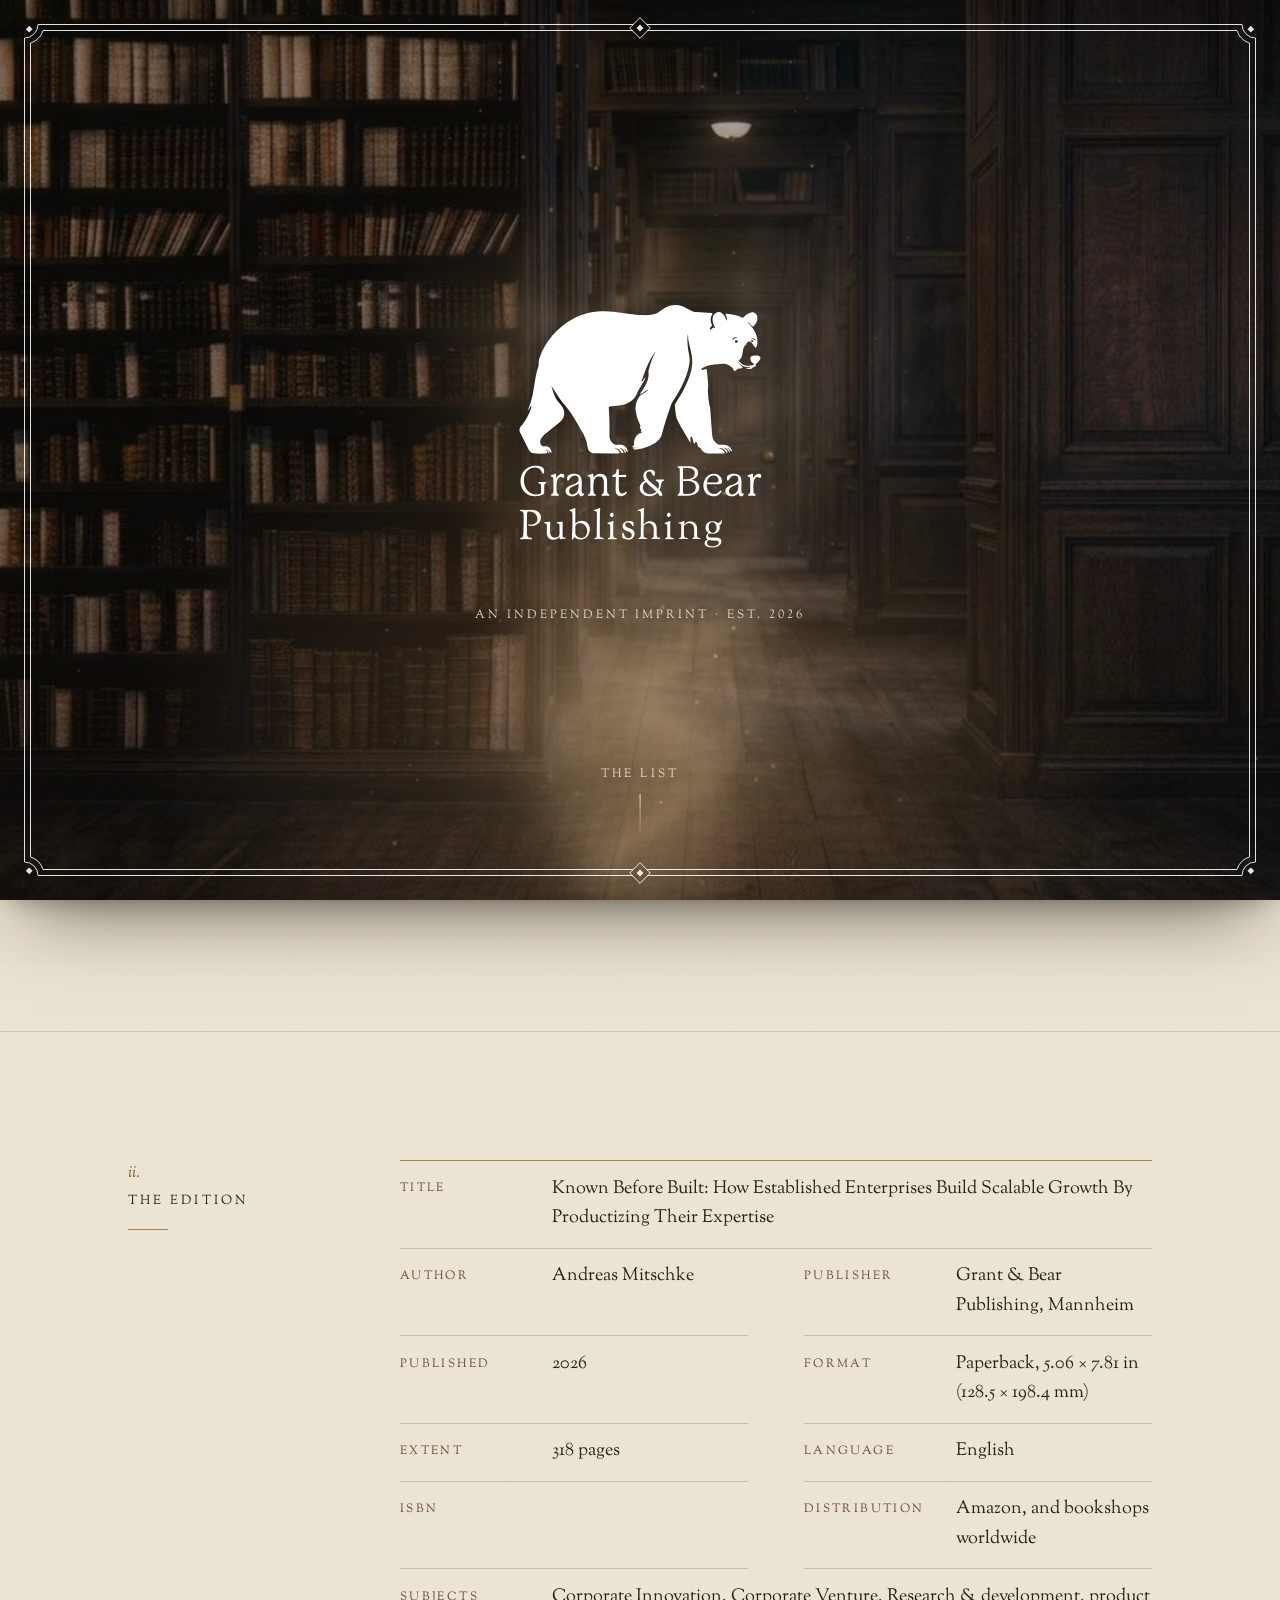
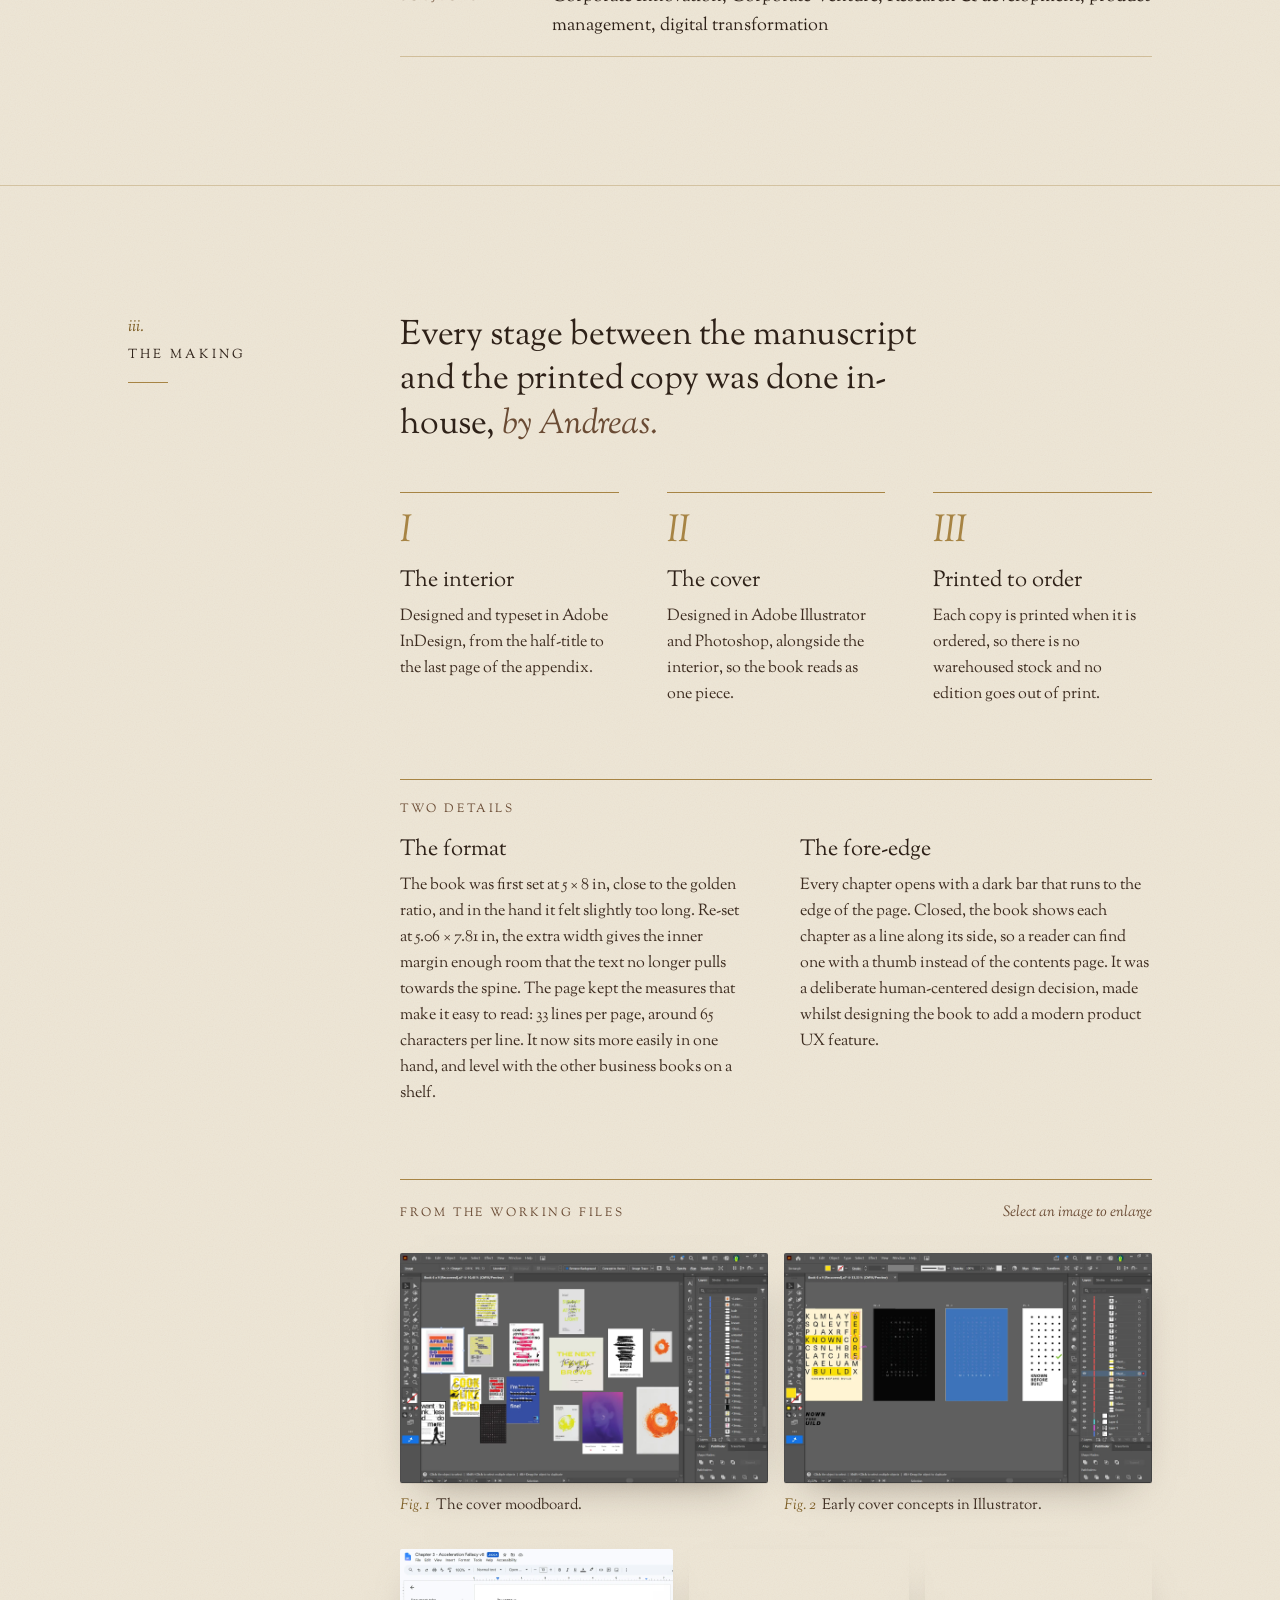
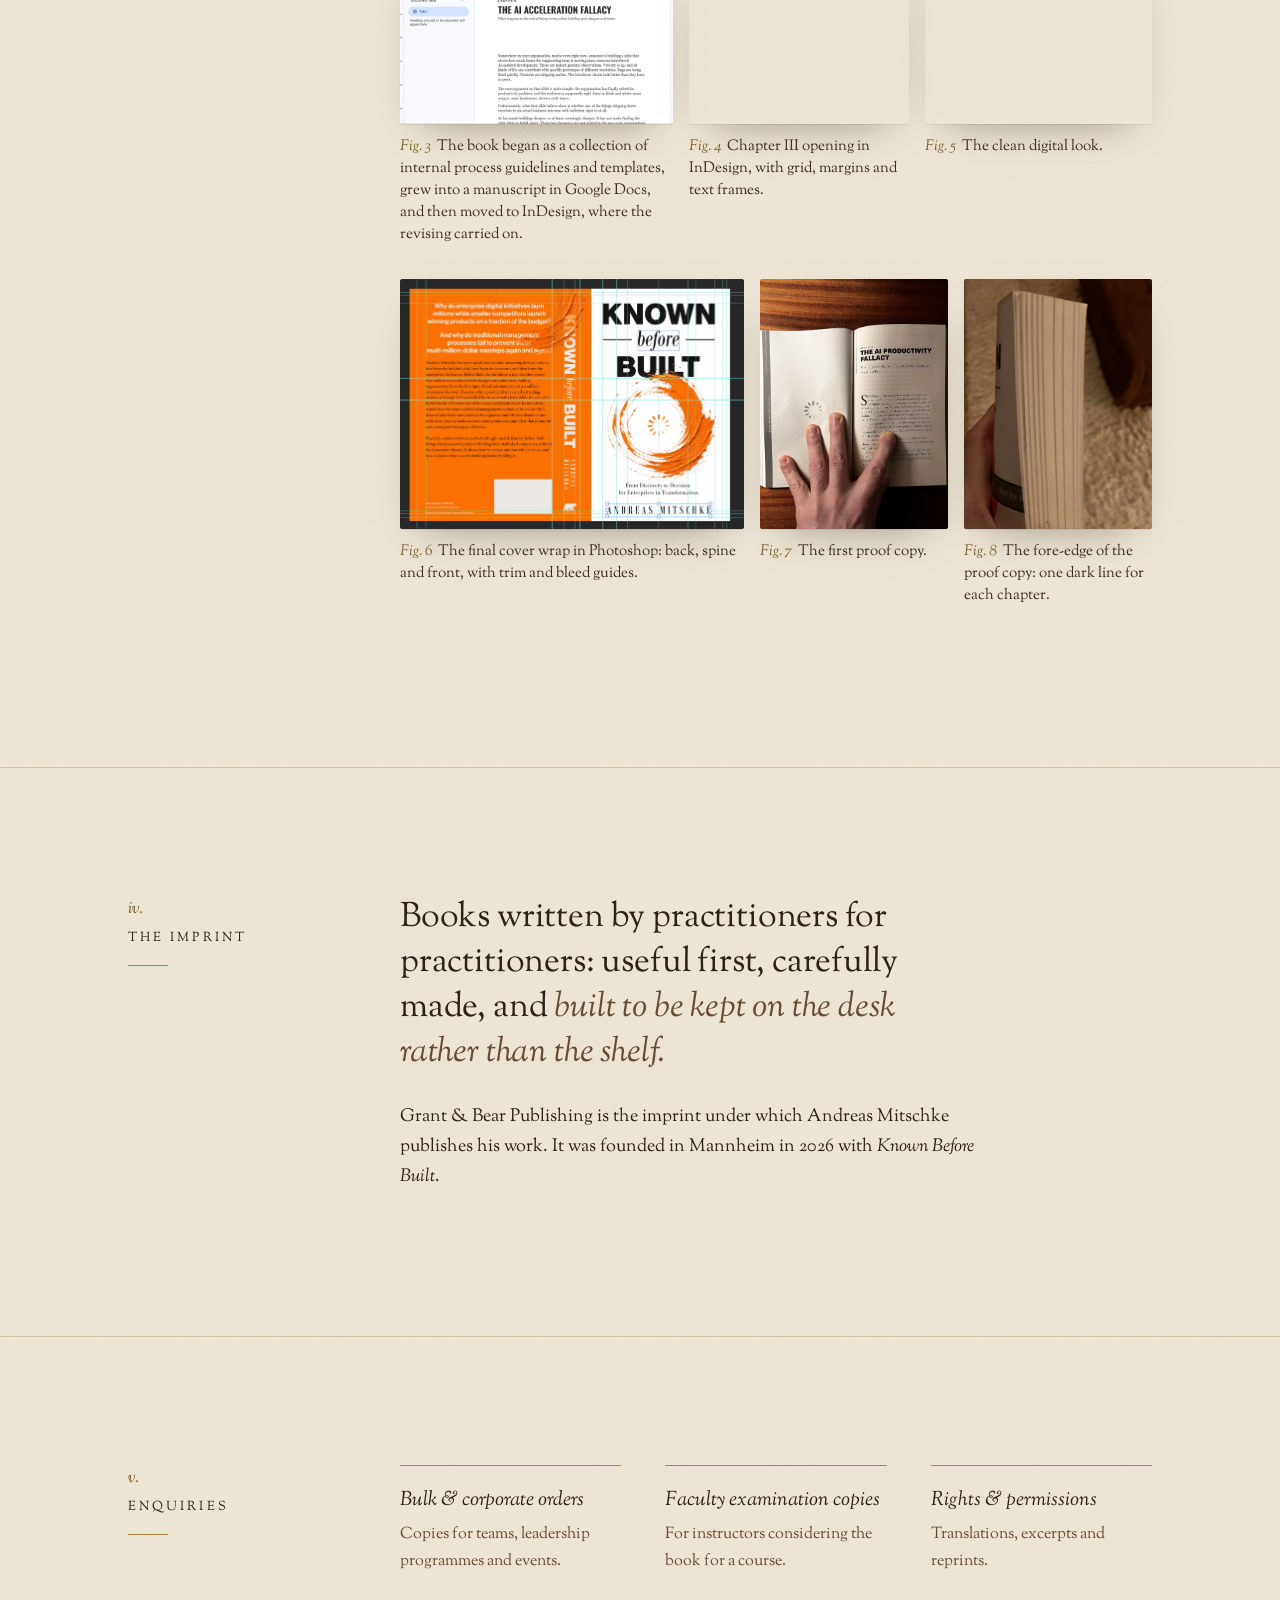
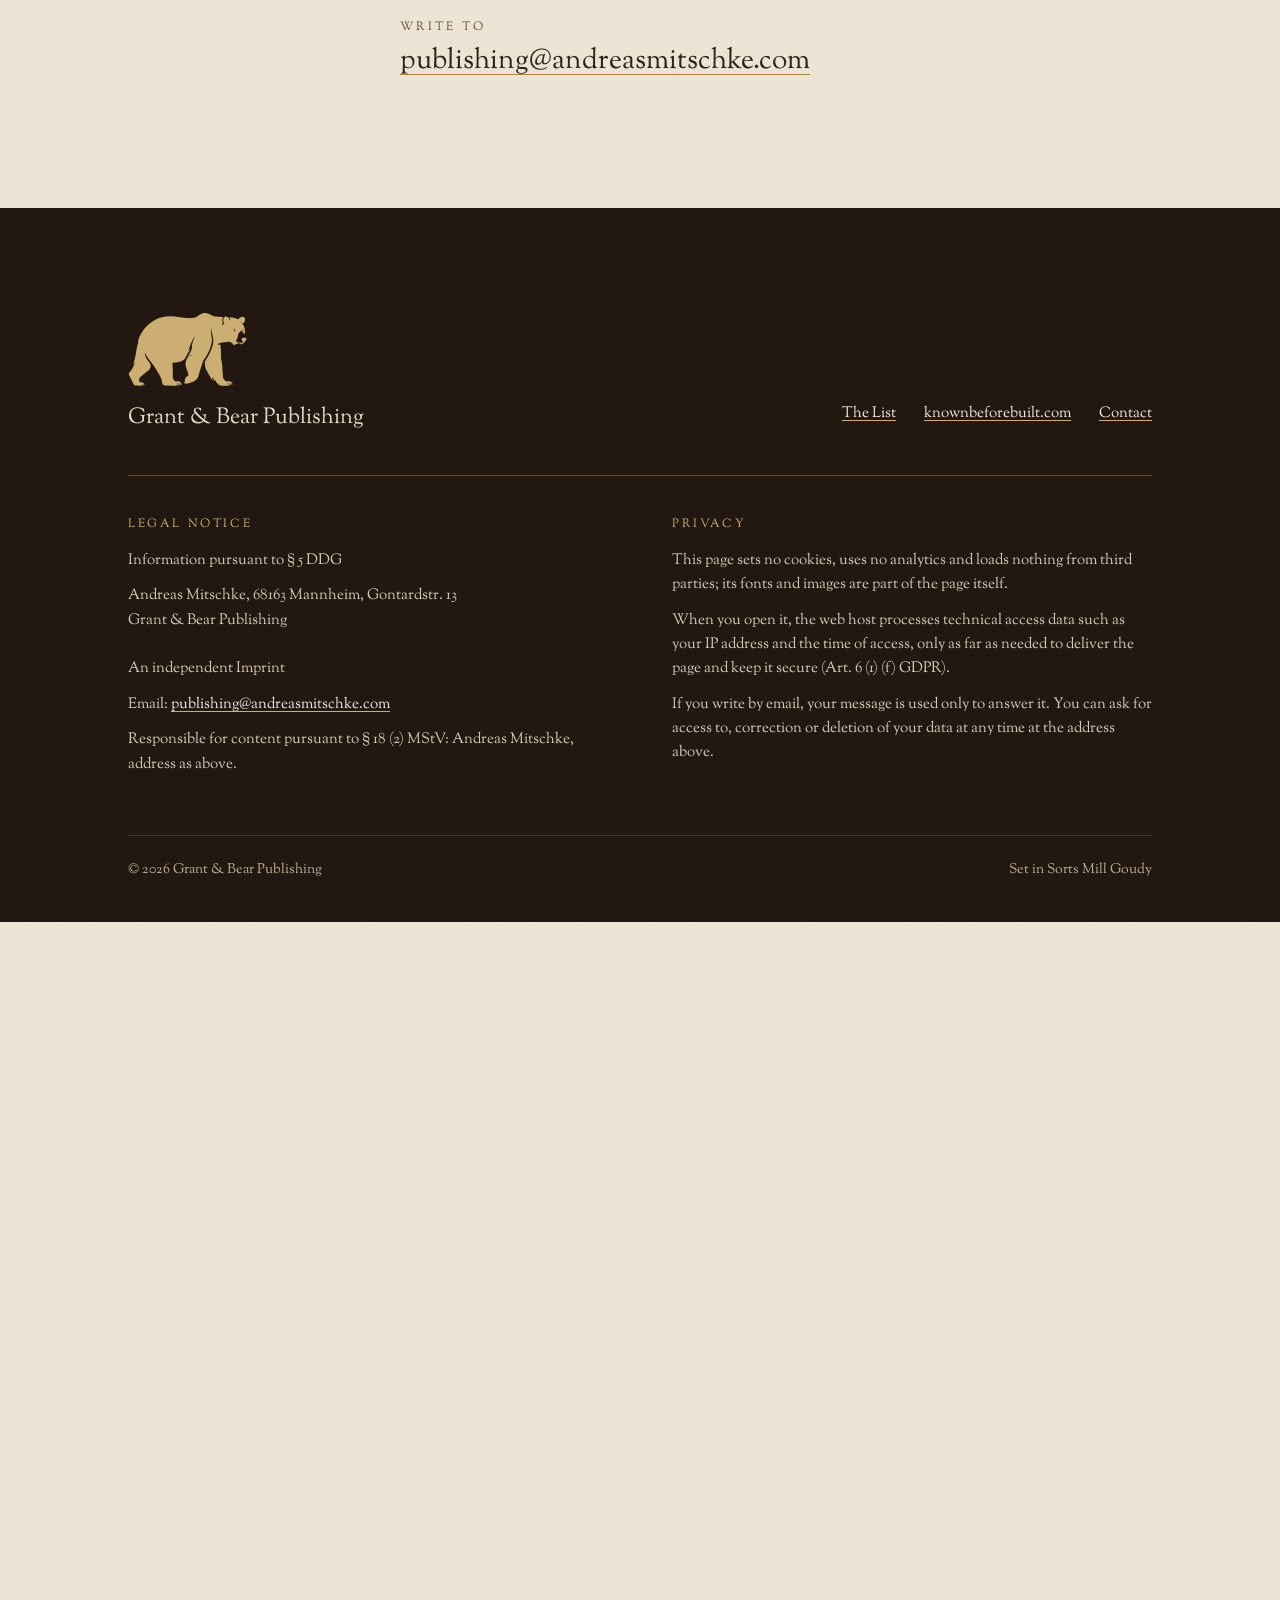
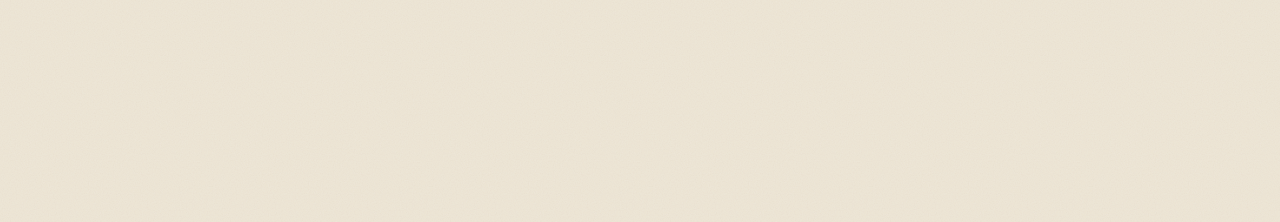
==== commit e051e8de: "Update index.html" ====
--- a/grant-and-bear-publishing/index.html
+++ b/grant-and-bear-publishing/index.html
@@ -35,7 +35,7 @@
       "datePublished": "2026",
       "inLanguage": "en",
       "bookFormat": "https://schema.org/Paperback",
-      "numberOfPages": 316,
+      "numberOfPages": 318,
       "url": "https://knownbeforebuilt.com"
     }
   ]
@@ -449,7 +449,7 @@
           <div><dt>Publisher</dt><dd>Grant &amp; Bear Publishing, Mannheim</dd></div>
           <div><dt>Published</dt><dd>2026</dd></div>
           <div><dt>Format</dt><dd>Paperback, 5.06 &times; 7.81 in (128.5 &times; 198.4 mm)</dd></div>
-          <div><dt>Extent</dt><dd>316 pages</dd></div>
+          <div><dt>Extent</dt><dd>318 pages</dd></div>
           <div><dt>Language</dt><dd>English</dd></div>
           <!-- Replace the placeholder with the ISBN-13 once assigned -->
           <div><dt>ISBN</dt><dd class="pending"></dd></div>
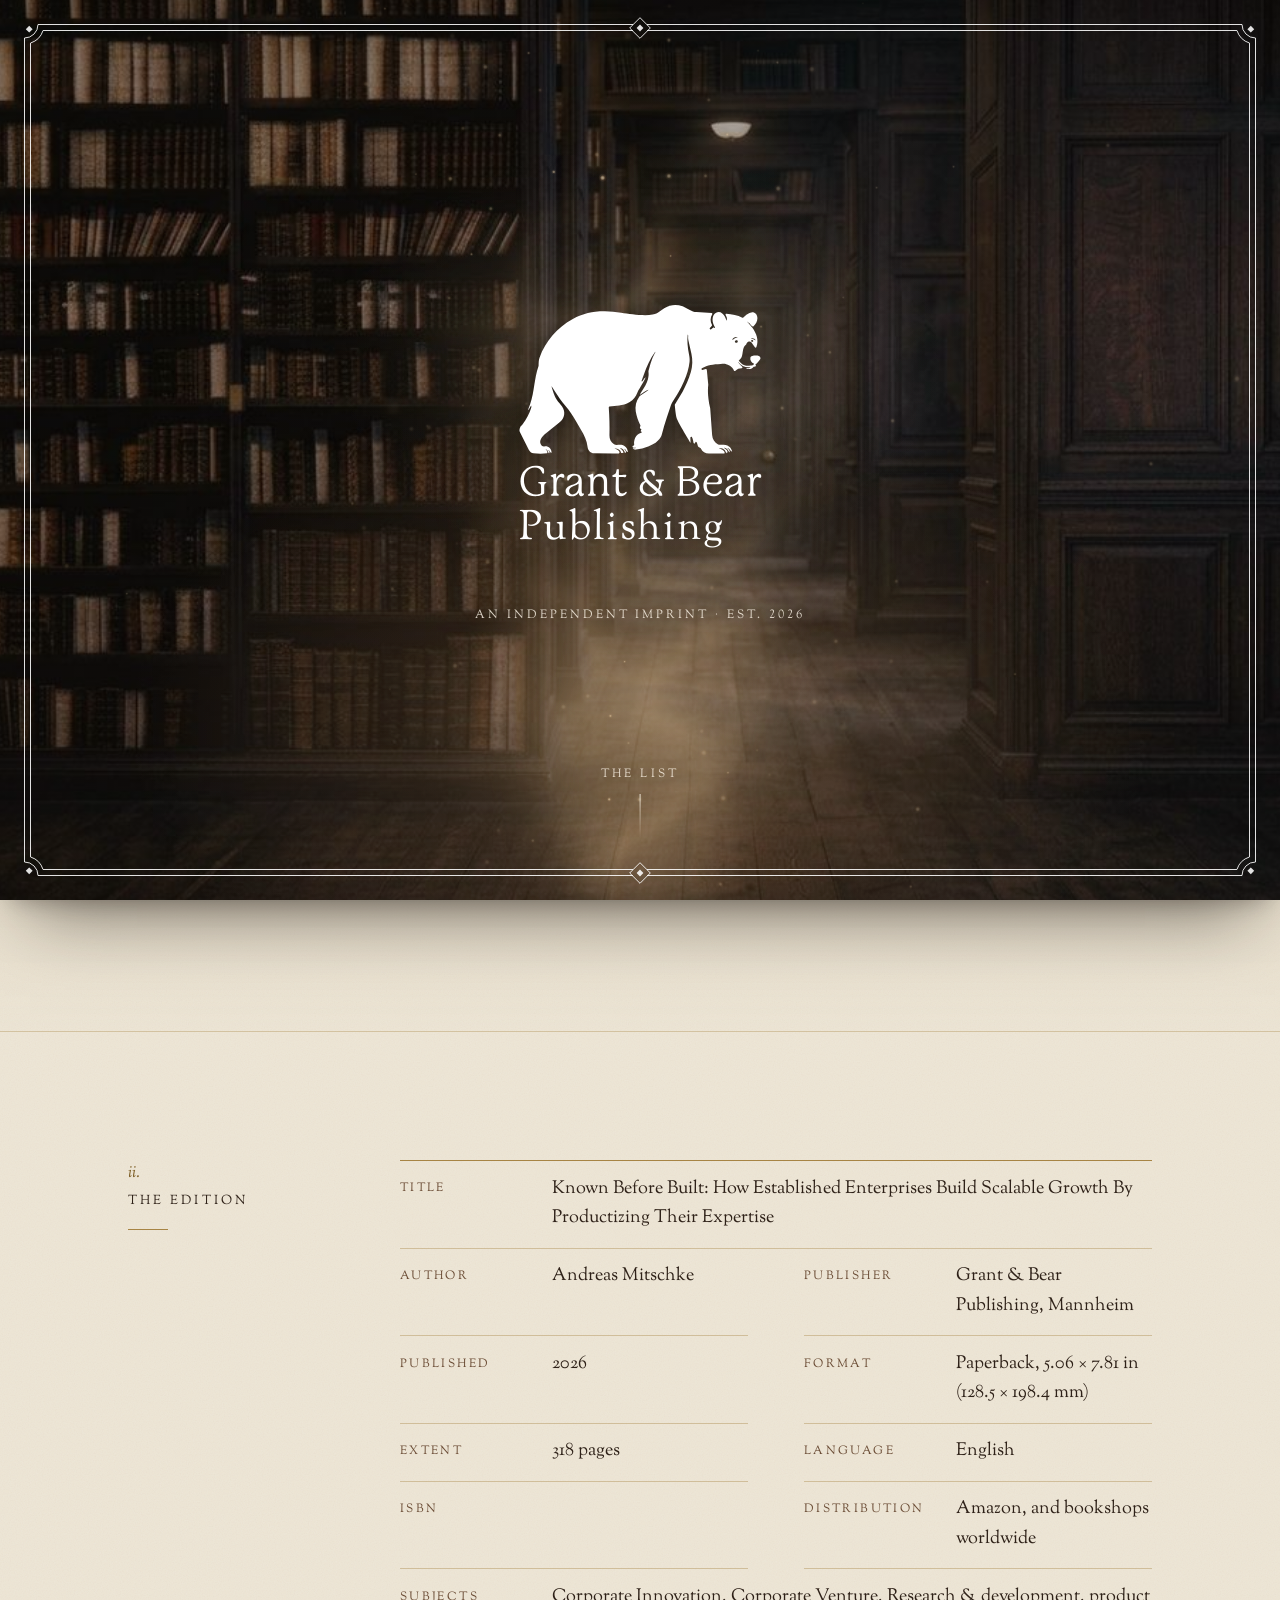
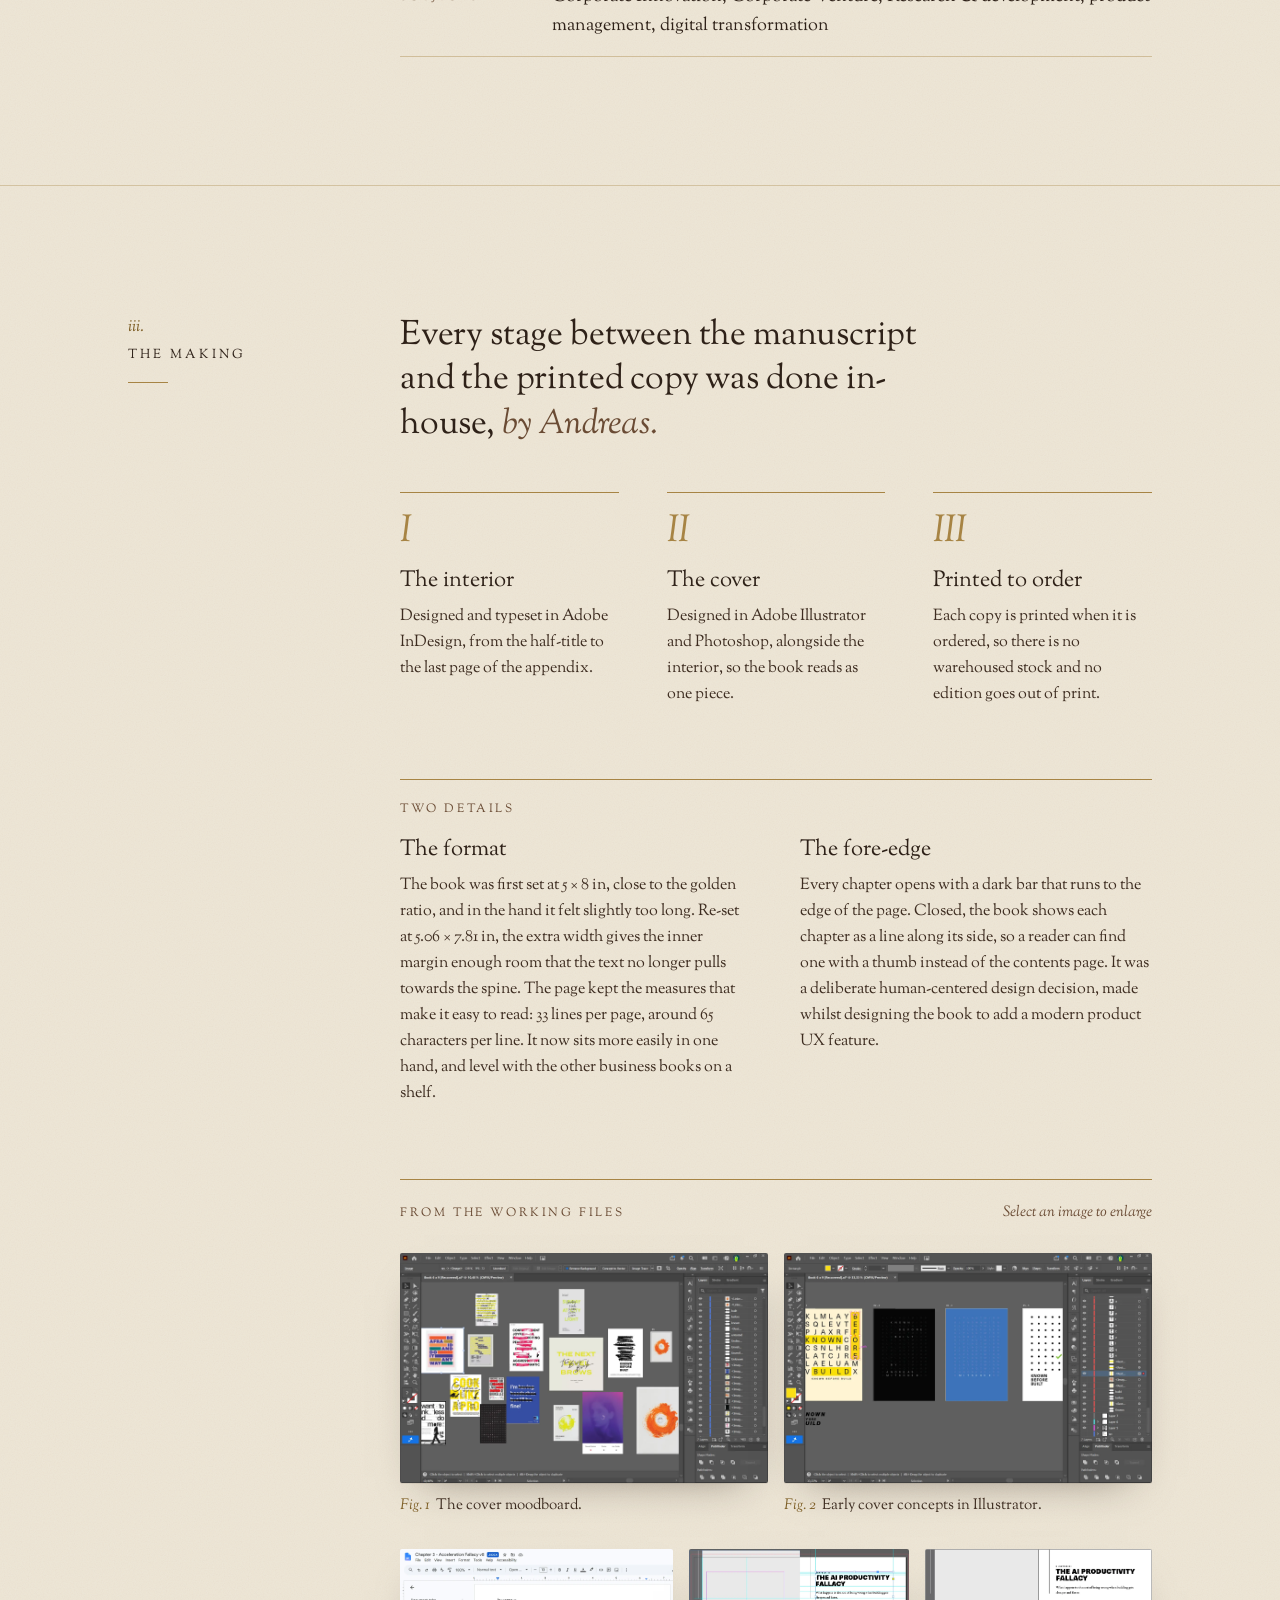
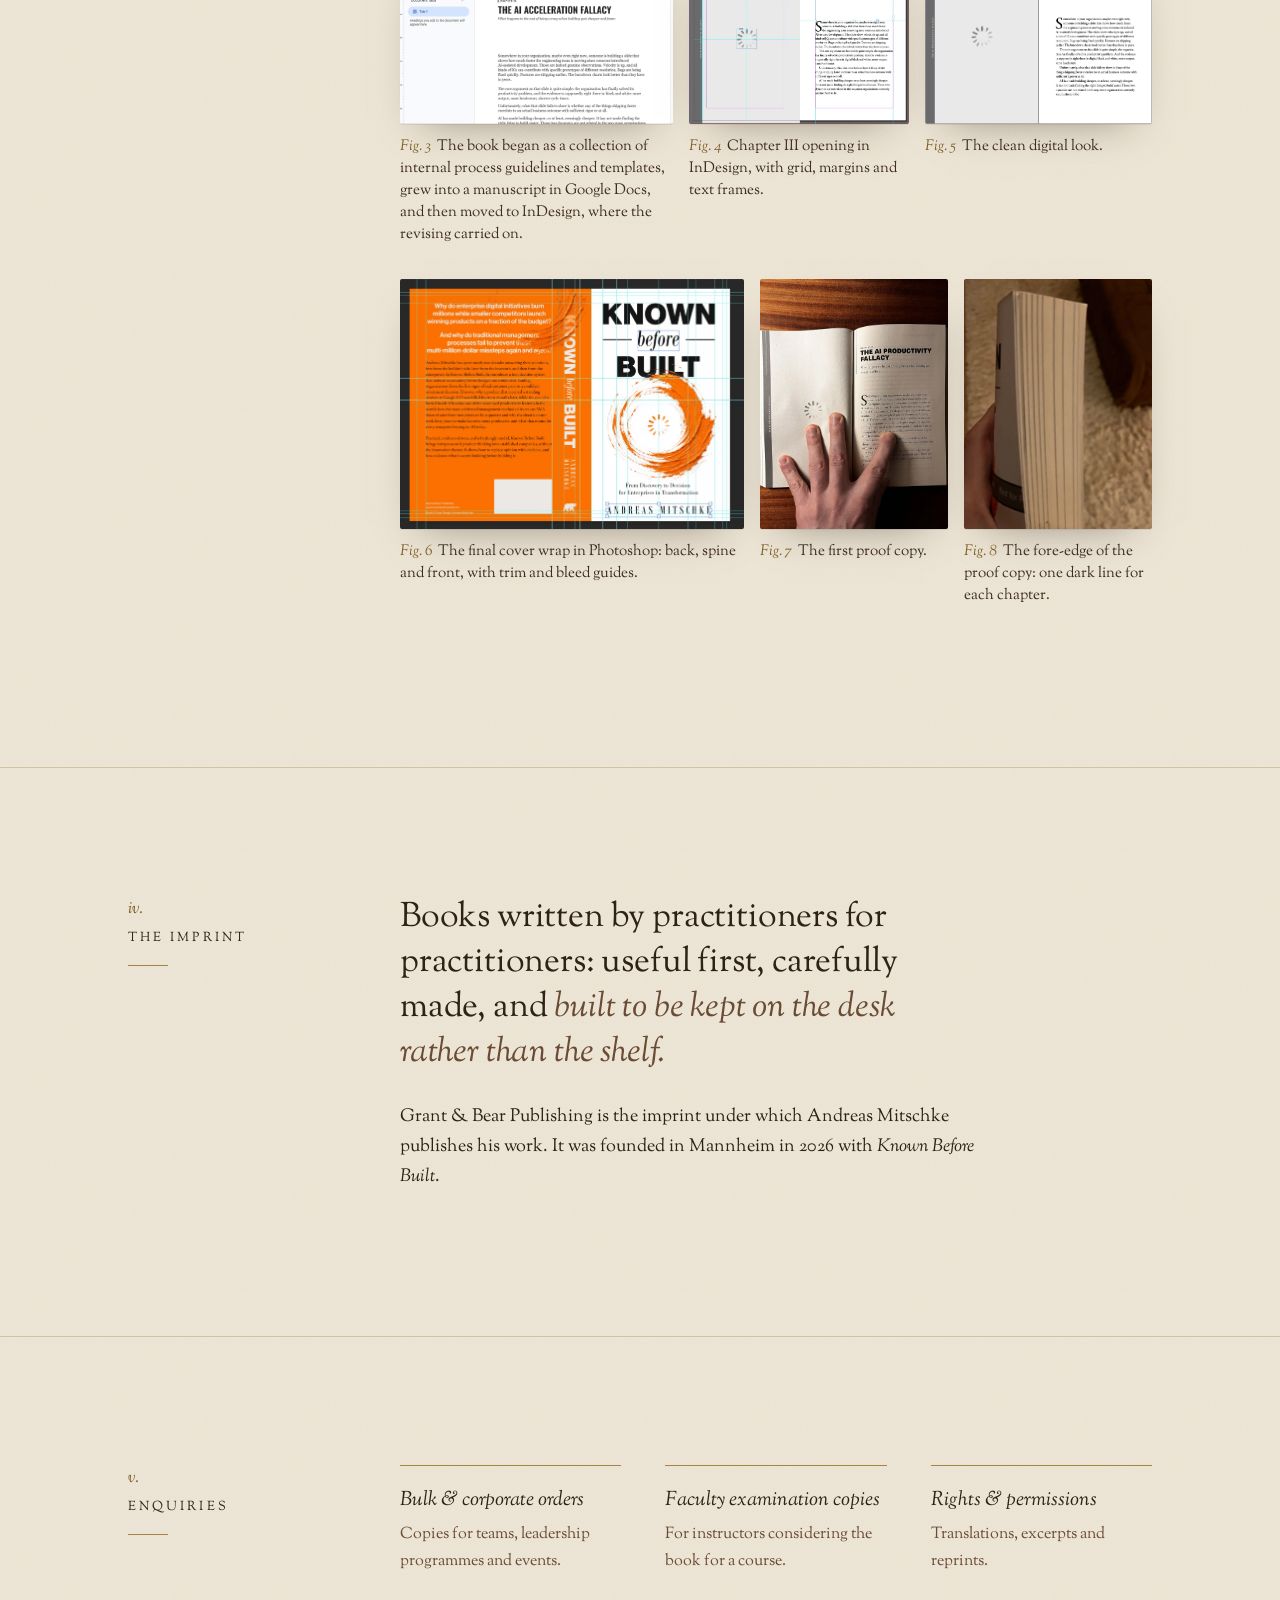
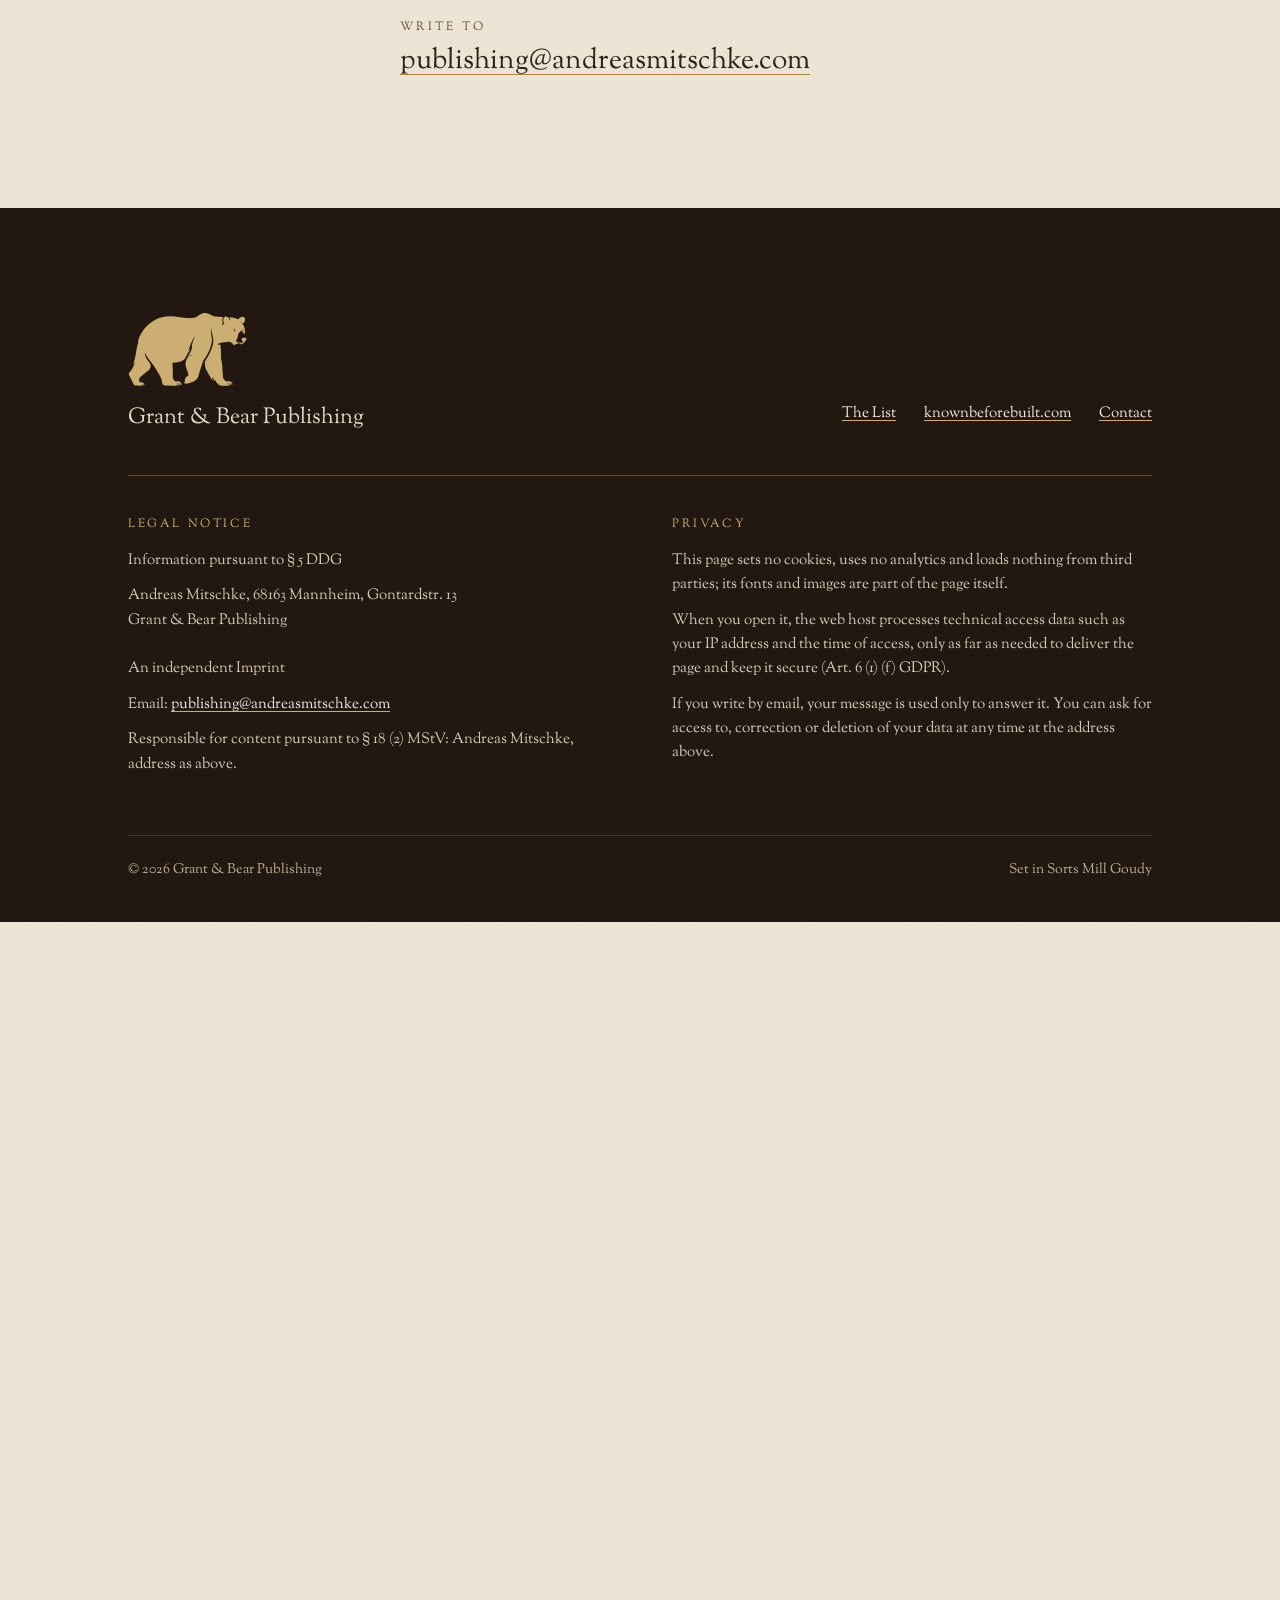
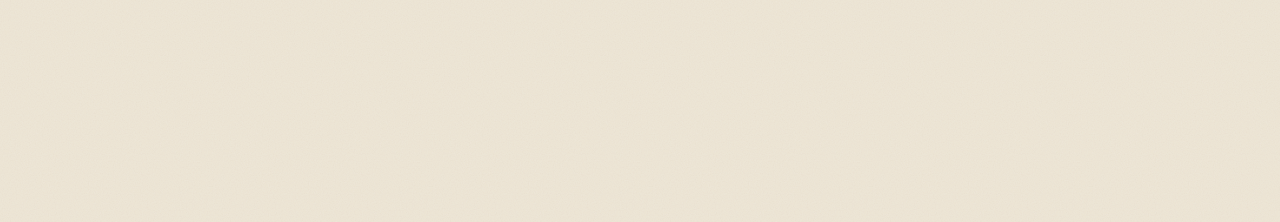
==== commit 0a1ef64f: "Add files via upload" ====
--- a/grant-and-bear-publishing/index.html
+++ b/grant-and-bear-publishing/index.html
@@ -427,8 +427,8 @@
           <p class="desc reveal d2">Large organisations hold decades of expertise and still struggle to turn it into products worth building, whether for their own operations or for the market. <em>Known Before Built</em> is a practical system that helps established companies, corporate venture units and innovation teams decide what deserves investment: from the first signal in the field to a build decision made on evidence rather than belief.</p>
           <div class="actions reveal d3">
             <!-- Replace # with the Amazon product link once the book is live -->
-            <a class="btn" href="https://andmitsch.github.io/knownbeforebuilt/buy">Buy the paperback <span class="arr" aria-hidden="true">&rarr;</span></a>
-            <a class="textlink" href="https://andmitsch.github.io/knownbeforebuilt/">Read more at knownbeforebuilt.com</a>
+            <a class="btn" href="https://knownbeforebuilt.com/buy">Buy the paperback <span class="arr" aria-hidden="true">&rarr;</span></a>
+            <a class="textlink" href="https://knownbeforebuilt.com/">Read more at knownbeforebuilt.com</a>
           </div>
           <p class="availability reveal d3">Also available to order from bookshops worldwide.</p>
         </div>
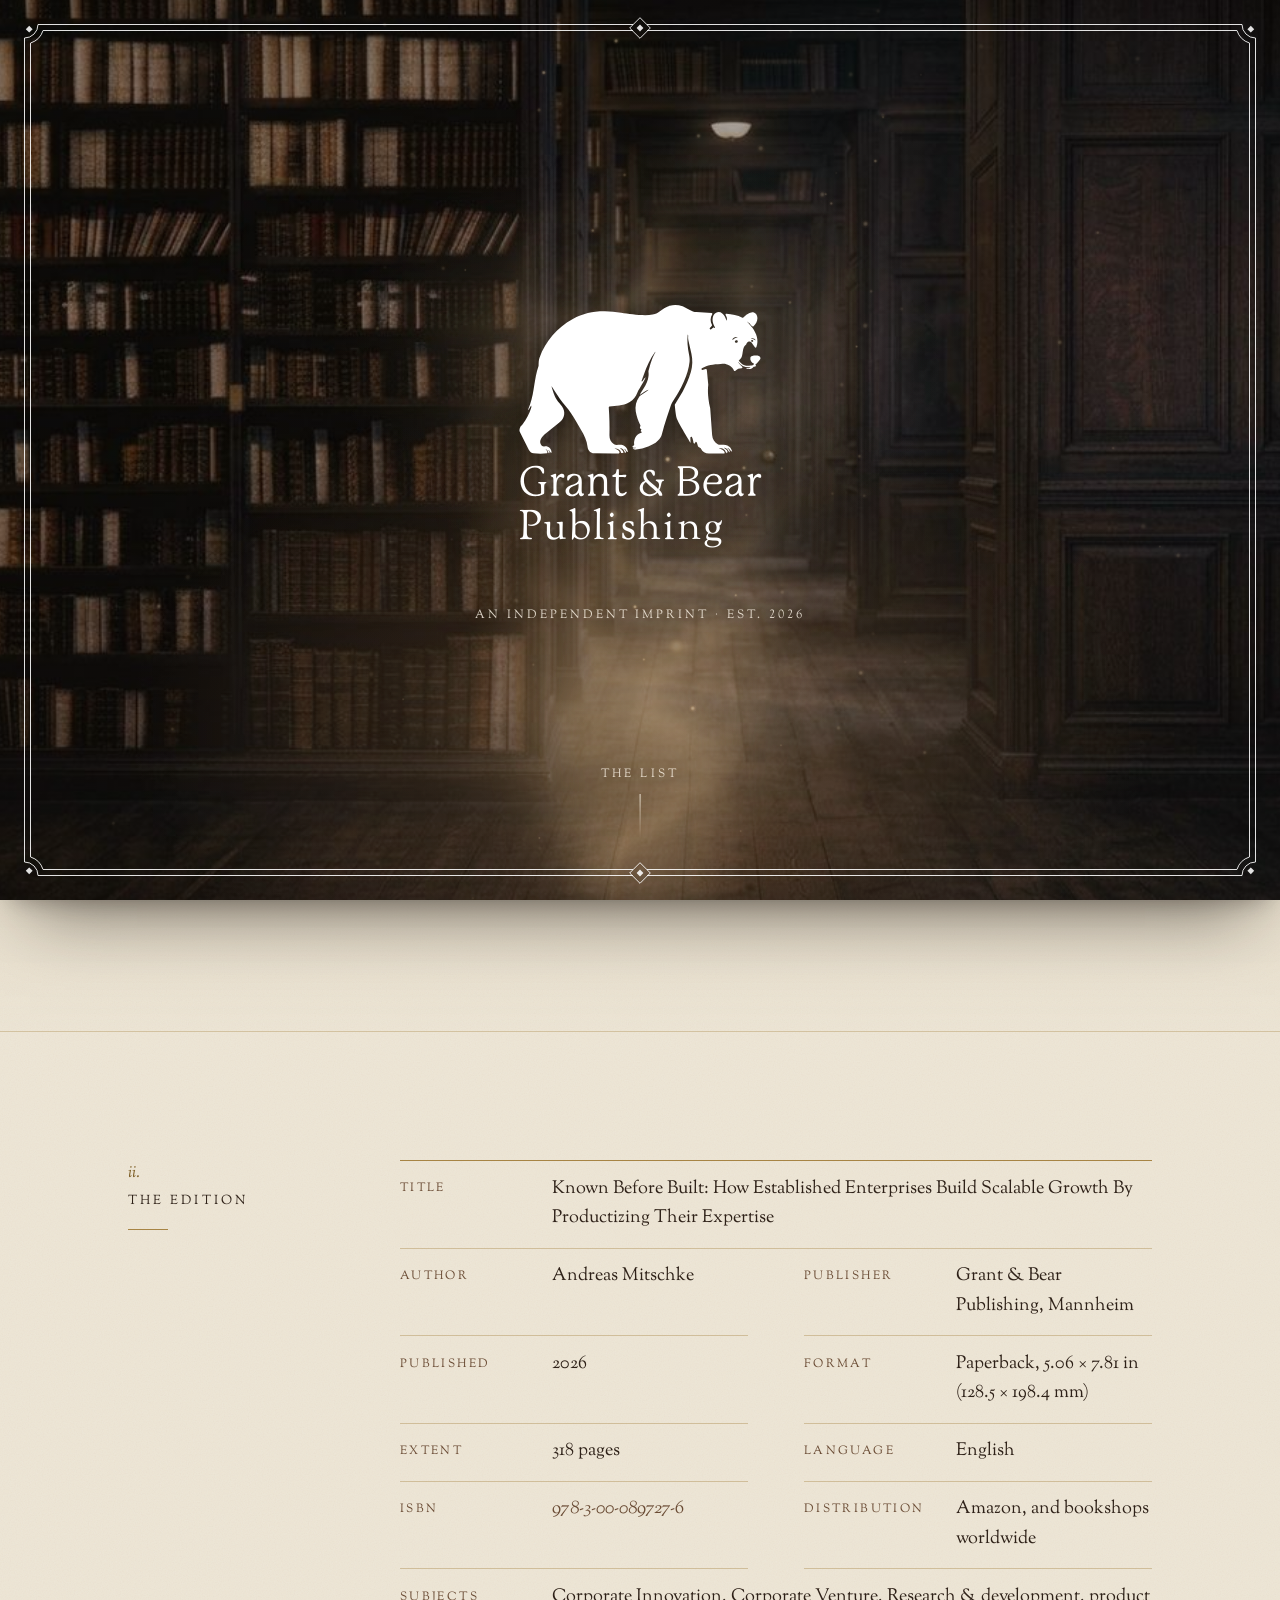
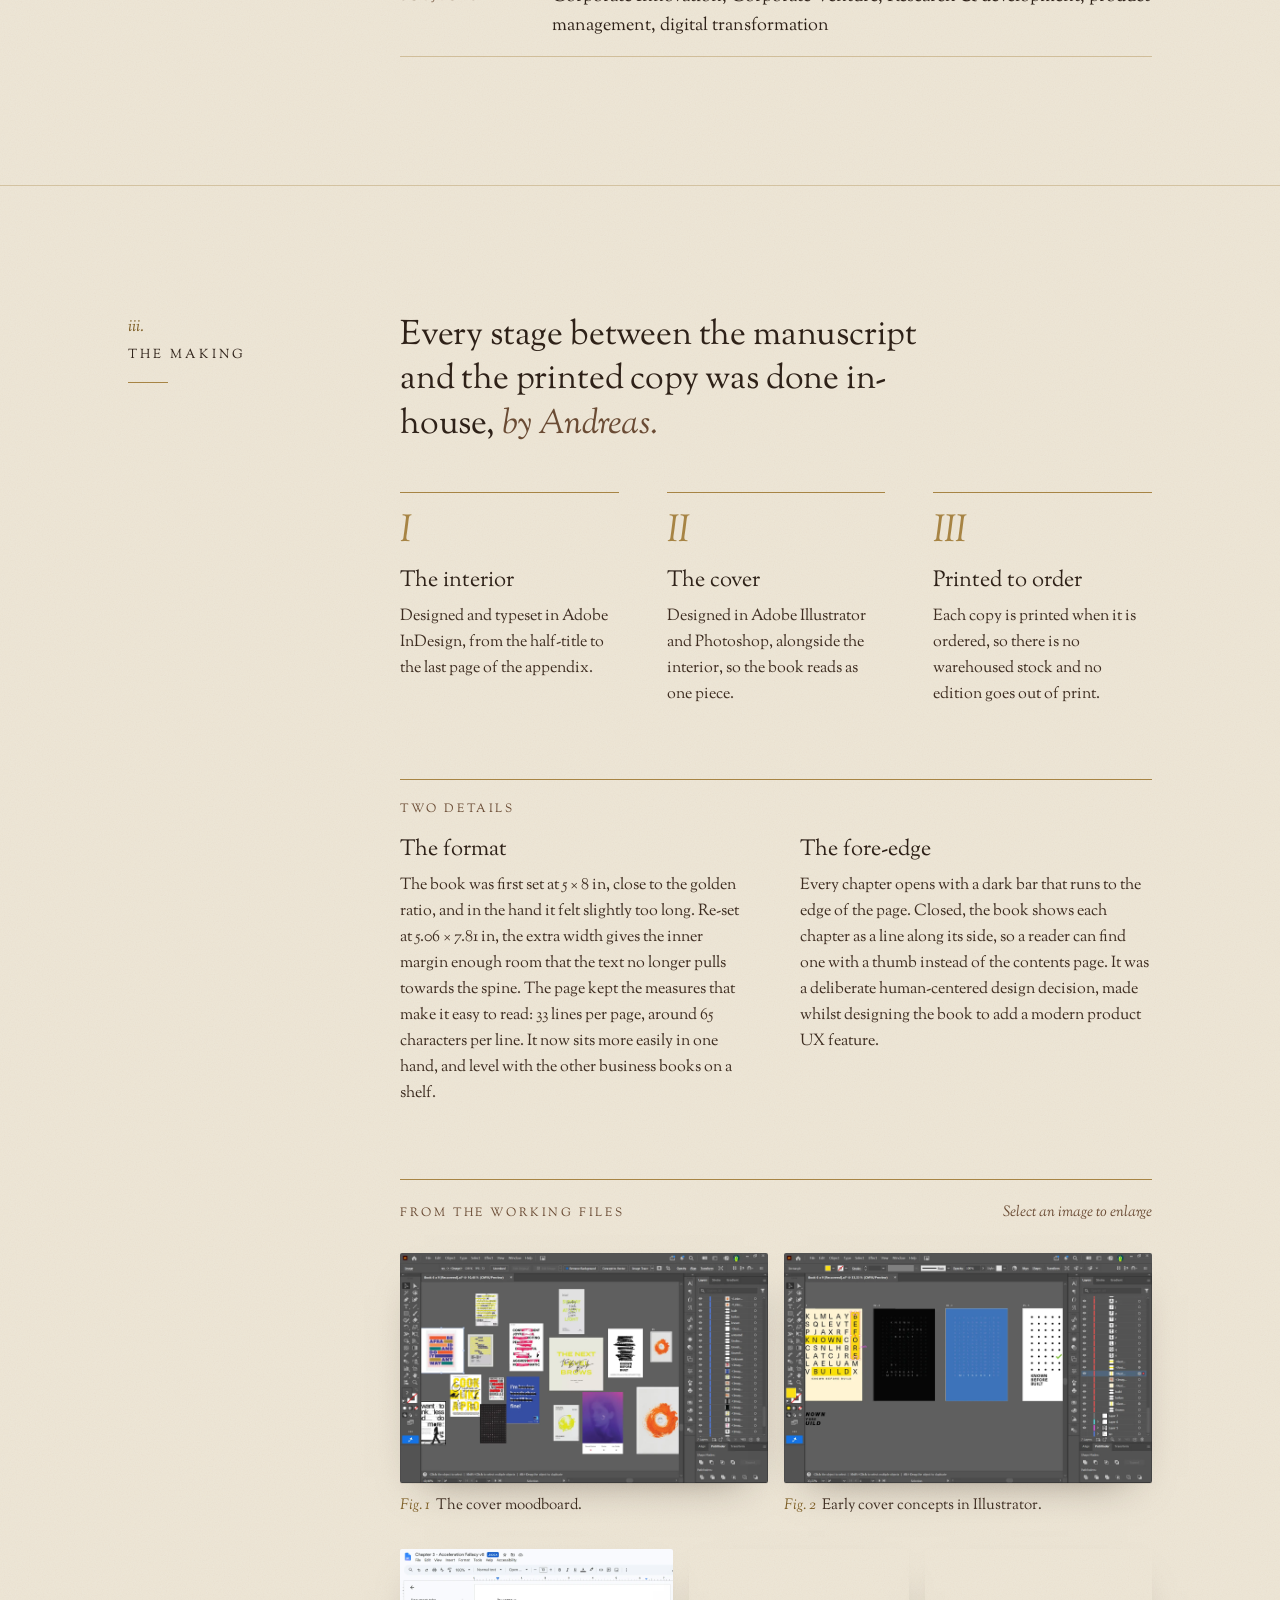
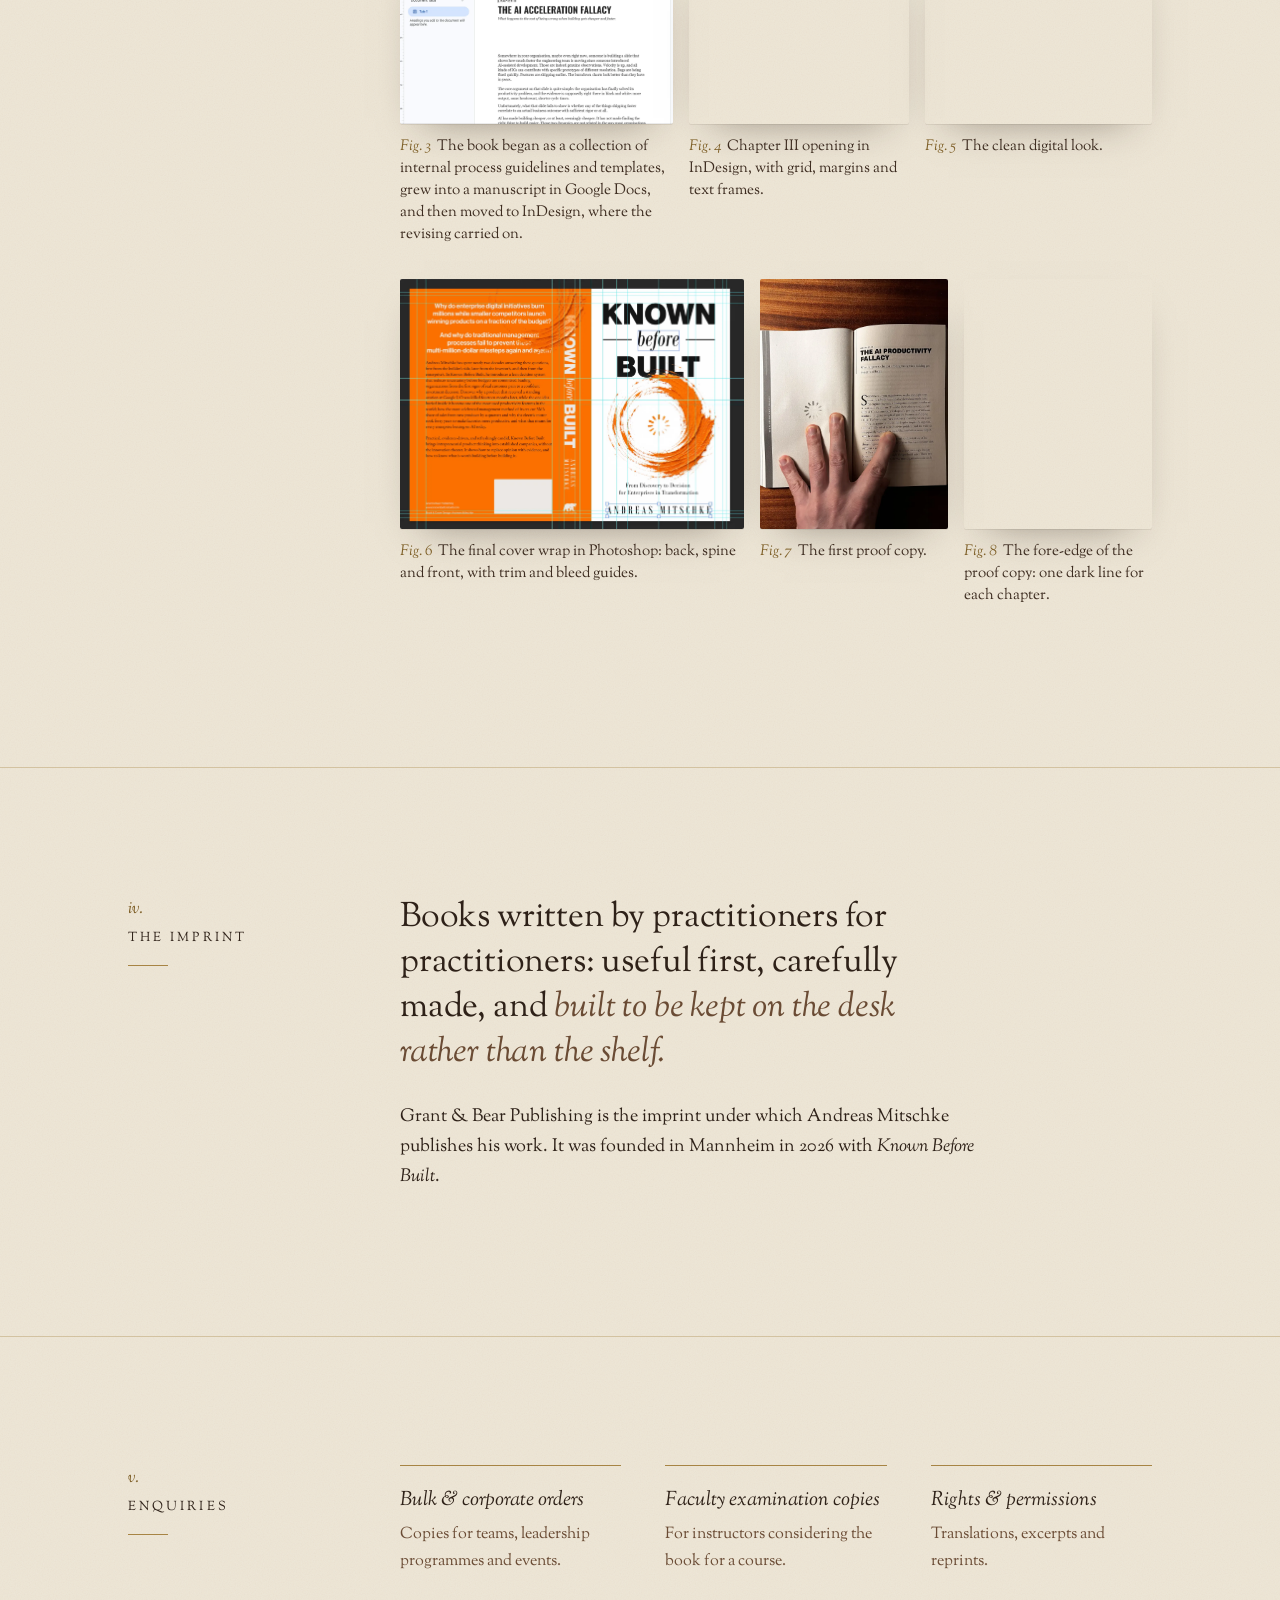
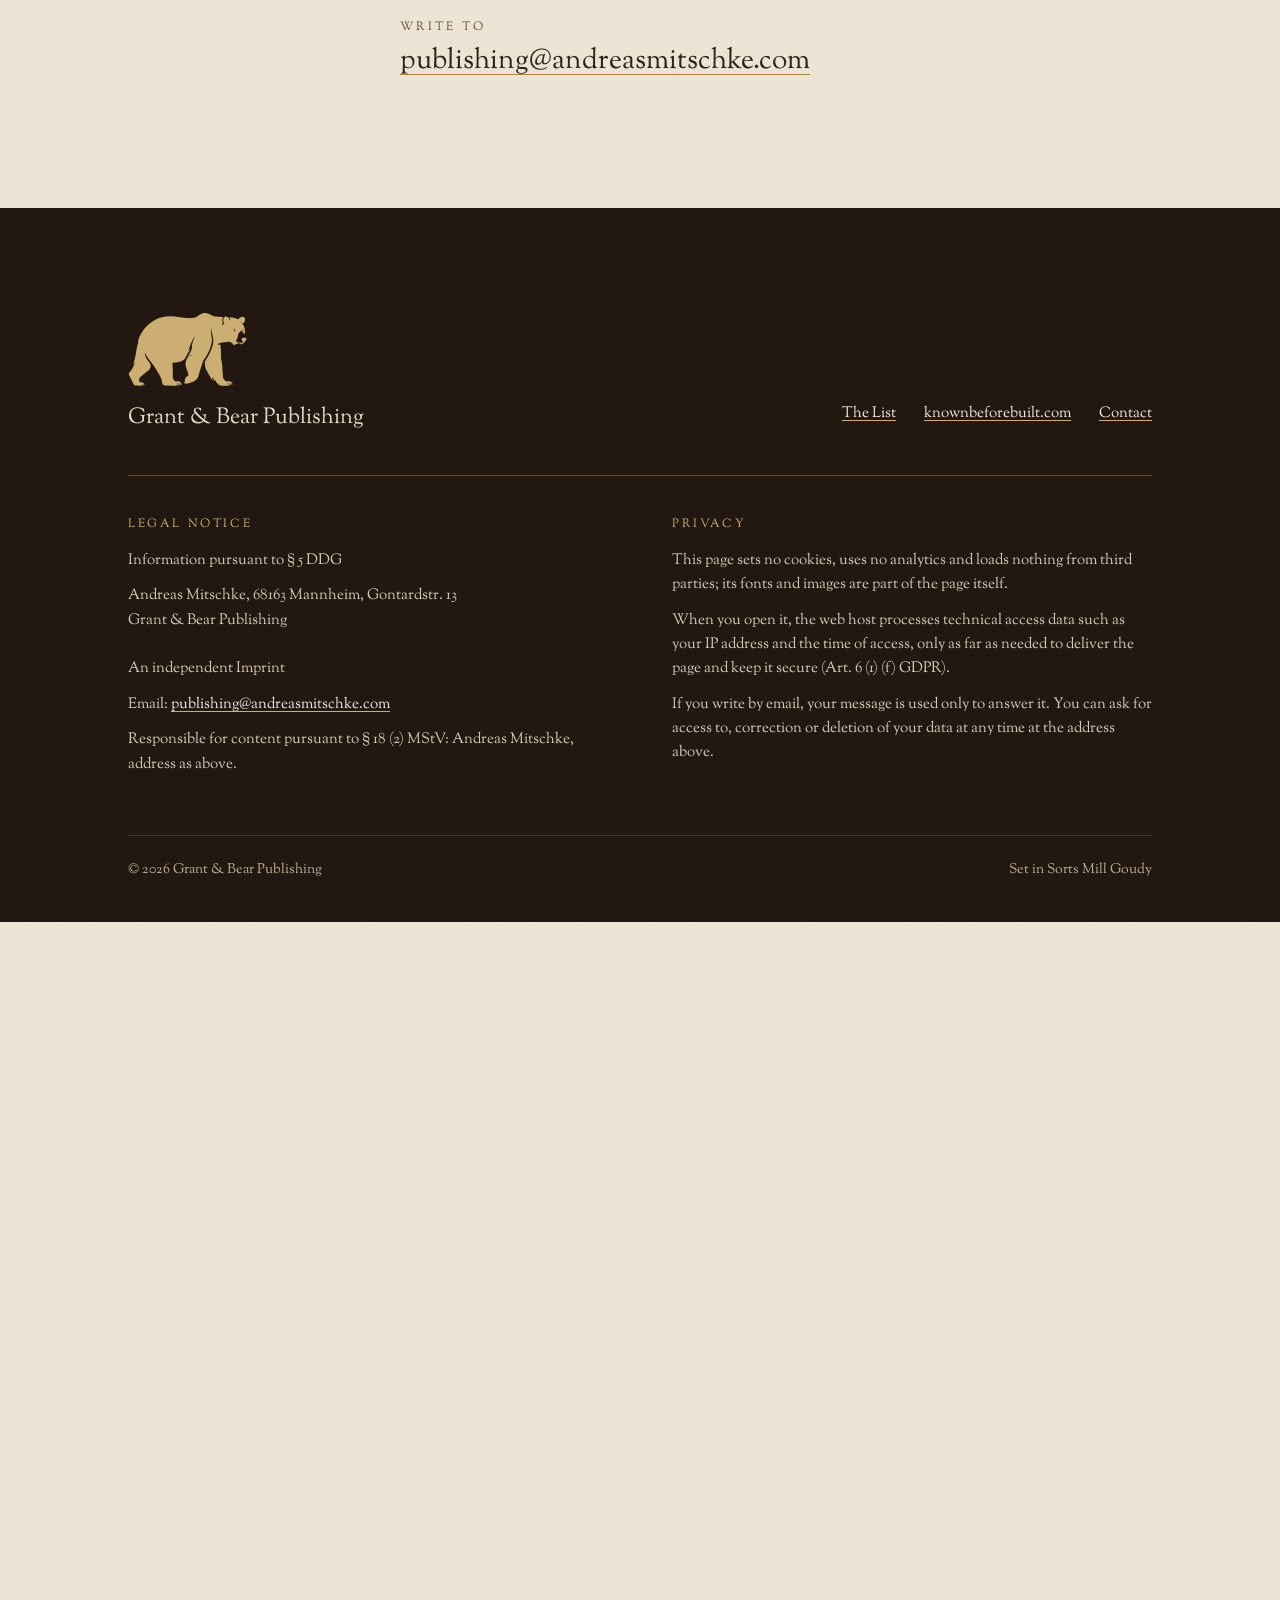
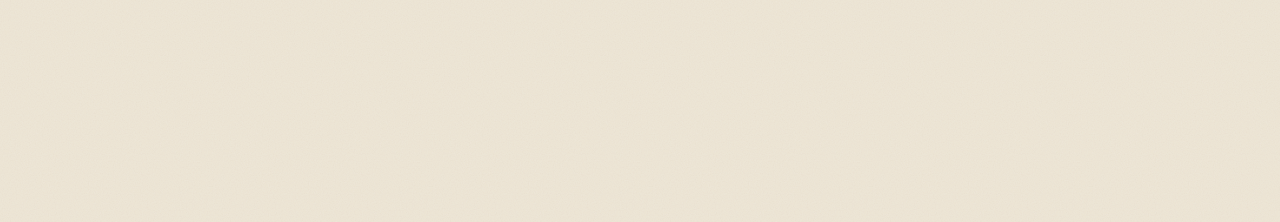
==== commit fe165543: "Update index.html" ====
--- a/grant-and-bear-publishing/index.html
+++ b/grant-and-bear-publishing/index.html
@@ -452,7 +452,7 @@
           <div><dt>Extent</dt><dd>318 pages</dd></div>
           <div><dt>Language</dt><dd>English</dd></div>
           <!-- Replace the placeholder with the ISBN-13 once assigned -->
-          <div><dt>ISBN</dt><dd class="pending"></dd></div>
+          <div><dt>ISBN</dt><dd class="pending">978-3-00-089727-6</dd></div>
           <div><dt>Distribution</dt><dd>Amazon, and bookshops worldwide</dd></div>
           <div class="full"><dt>Subjects</dt><dd>Corporate Innovation, Corporate Venture, Research &amp; development, product management, digital transformation</dd></div>
         </dl>
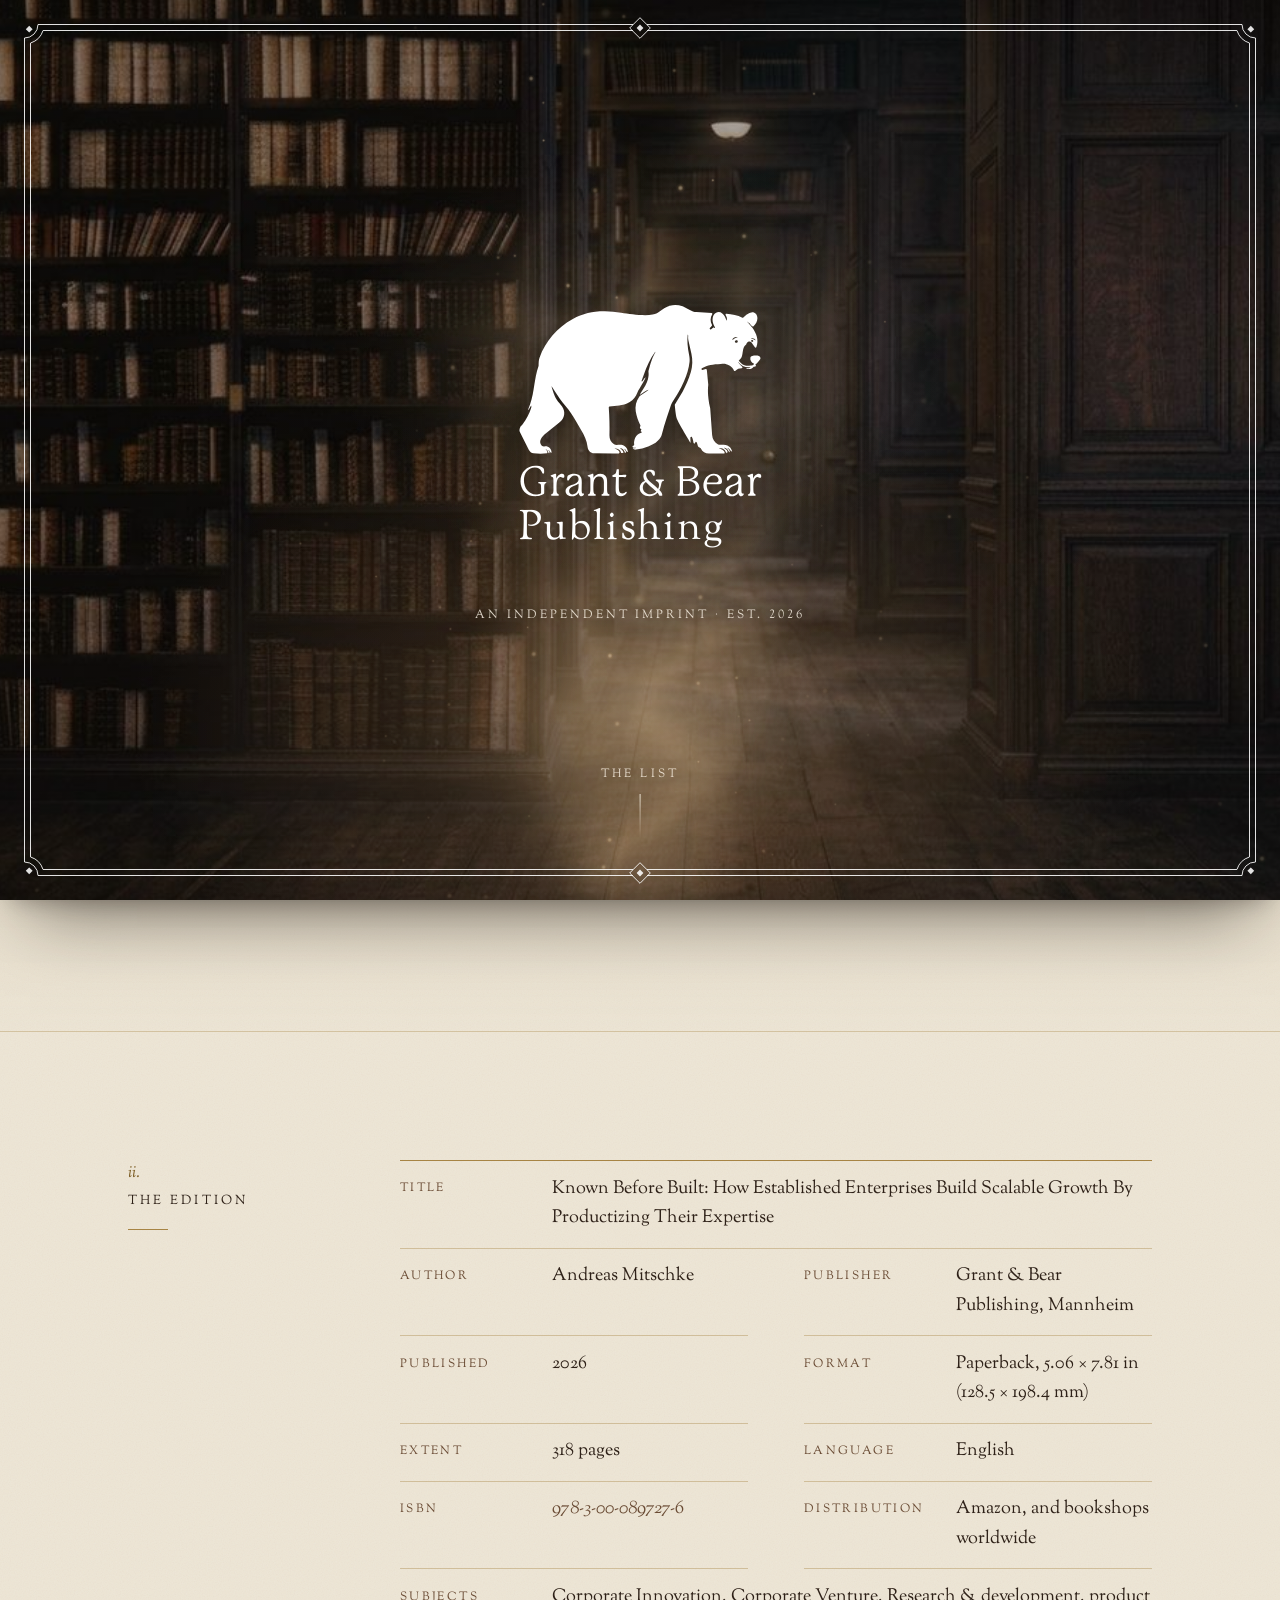
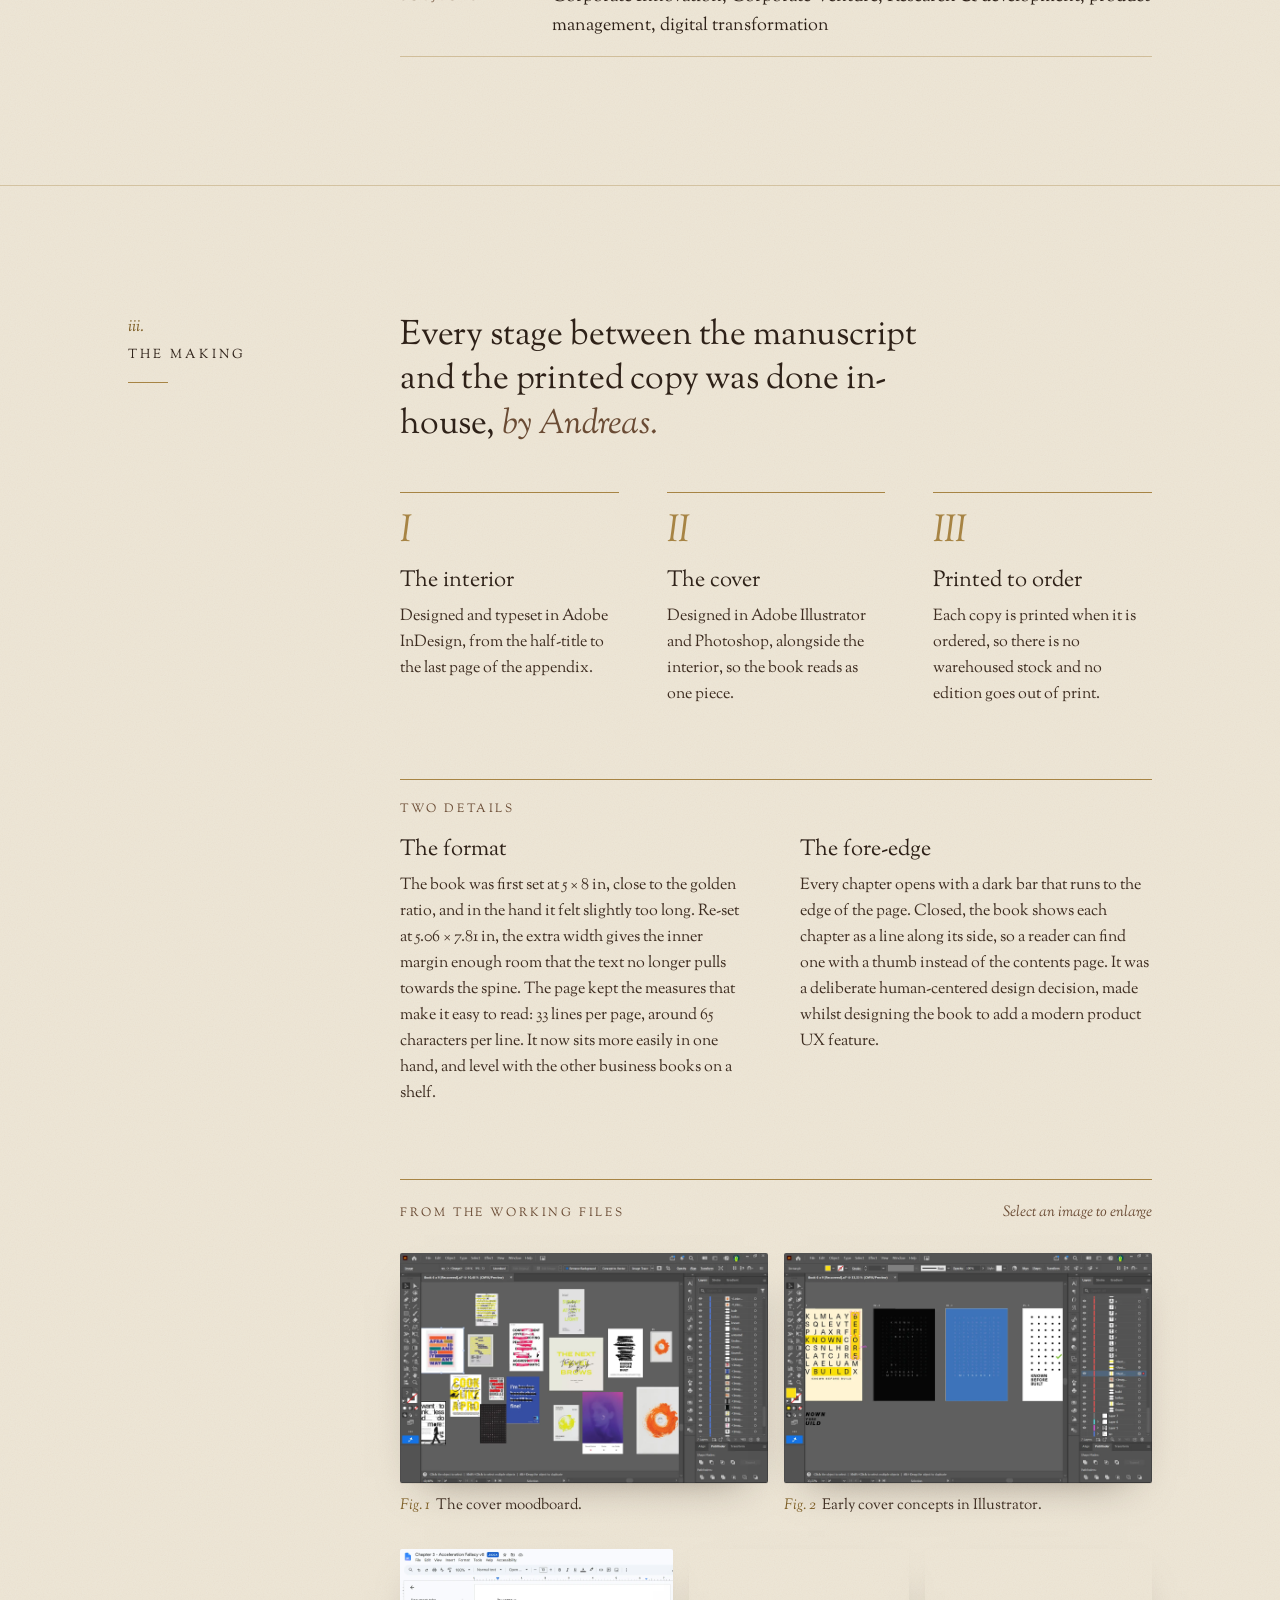
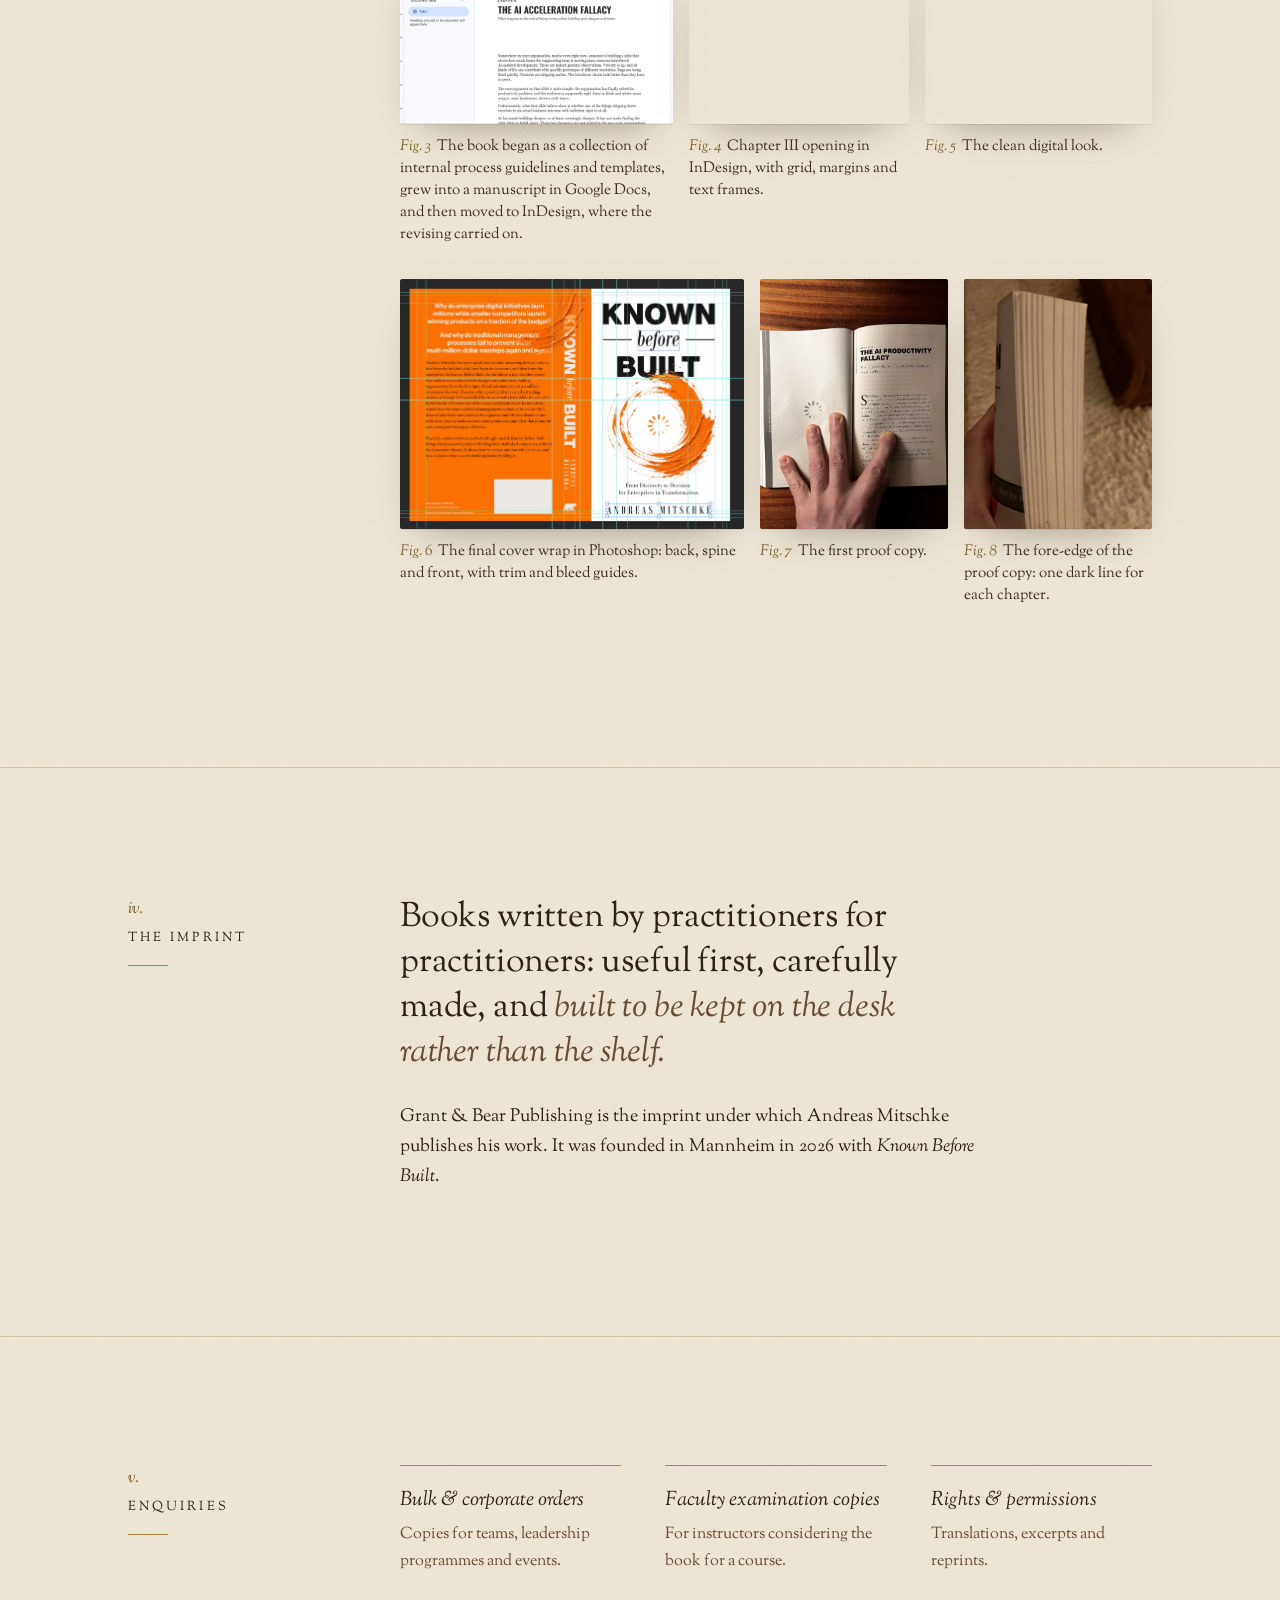
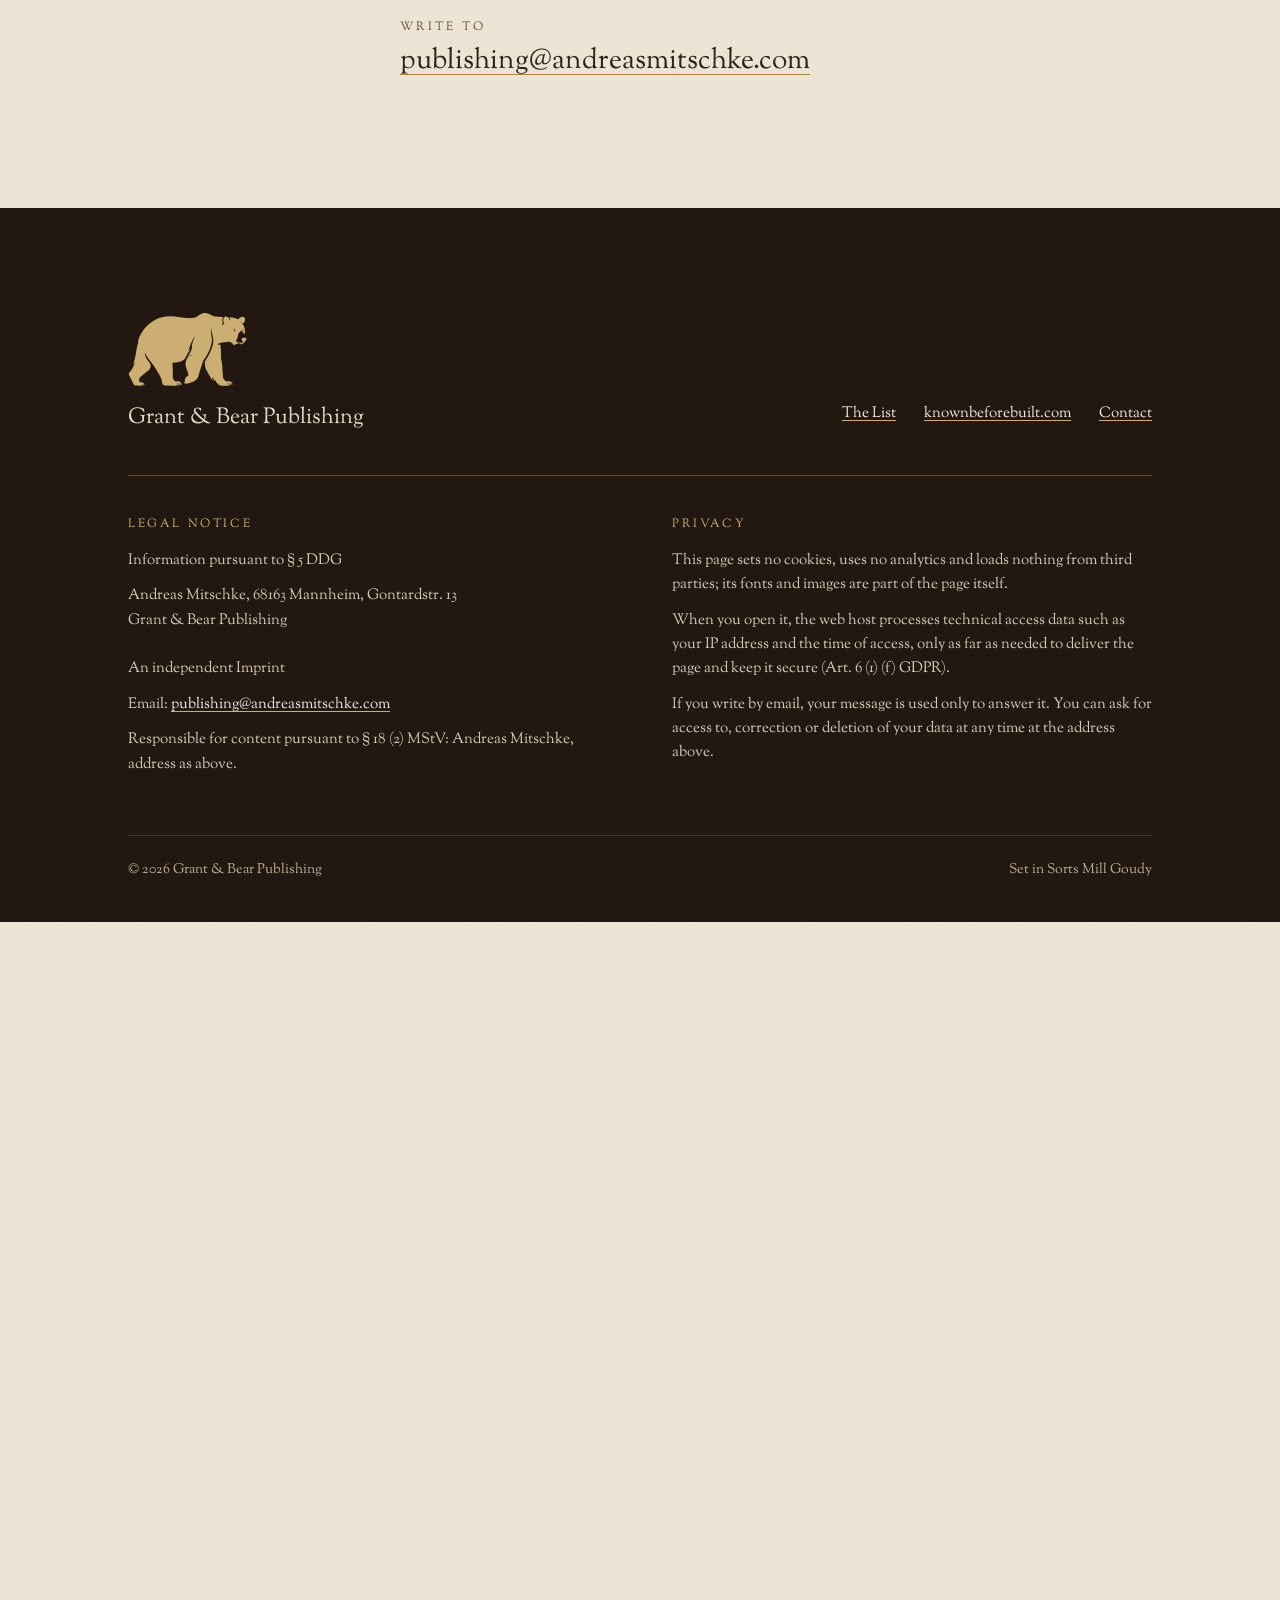
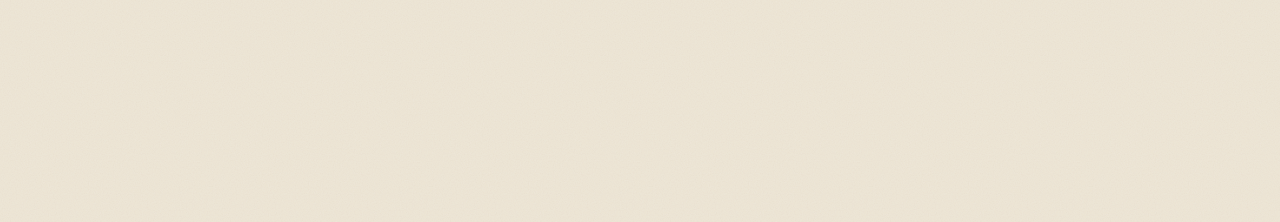
==== commit 1455e14d: "Add files via upload" ====
--- a/grant-and-bear-publishing/index.html
+++ b/grant-and-bear-publishing/index.html
@@ -18,25 +18,56 @@
   "@context": "https://schema.org",
   "@graph": [
     {
+      "@type": "WebPage",
+      "@id": "https://andreasmitschke.com/grant-and-bear-publishing/#webpage",
+      "url": "https://andreasmitschke.com/grant-and-bear-publishing/",
+      "name": "Grant & Bear Publishing",
+      "about": {
+        "@id": "https://andreasmitschke.com/grant-and-bear-publishing/#imprint"
+      },
+      "isPartOf": {
+        "@id": "https://andreasmitschke.com/#website"
+      }
+    },
+    {
       "@type": "Organization",
-      "@id": "#imprint",
+      "@id": "https://andreasmitschke.com/grant-and-bear-publishing/#imprint",
       "name": "Grant & Bear Publishing",
+      "url": "https://andreasmitschke.com/grant-and-bear-publishing/",
       "foundingDate": "2026",
-      "foundingLocation": "Germany",
-      "founder": {"@type": "Person", "name": "Andreas Mitschke"},
+      "foundingLocation": {
+        "@type": "Place",
+        "name": "Mannheim, Germany"
+      },
+      "founder": {
+        "@id": "https://andreasmitschke.com/#person"
+      },
       "email": "publishing@andreasmitschke.com"
     },
     {
       "@type": "Book",
+      "@id": "https://knownbeforebuilt.com/#book",
       "name": "Known Before Built",
       "alternativeHeadline": "How Established Enterprises Build Scalable Growth By Productizing Their Expertise",
-      "author": {"@type": "Person", "name": "Andreas Mitschke"},
-      "publisher": {"@id": "#imprint"},
-      "datePublished": "2026",
+      "isbn": "9783000897276",
+      "author": {
+        "@id": "https://andreasmitschke.com/#person"
+      },
+      "publisher": {
+        "@id": "https://andreasmitschke.com/grant-and-bear-publishing/#imprint"
+      },
+      "datePublished": "2026-12-01",
       "inLanguage": "en",
       "bookFormat": "https://schema.org/Paperback",
       "numberOfPages": 318,
-      "url": "https://knownbeforebuilt.com"
+      "url": "https://knownbeforebuilt.com/",
+      "image": "https://knownbeforebuilt.com/assets/book-front.jpg"
+    },
+    {
+      "@type": "Person",
+      "@id": "https://andreasmitschke.com/#person",
+      "name": "Andreas Mitschke",
+      "url": "https://andreasmitschke.com/"
     }
   ]
 }
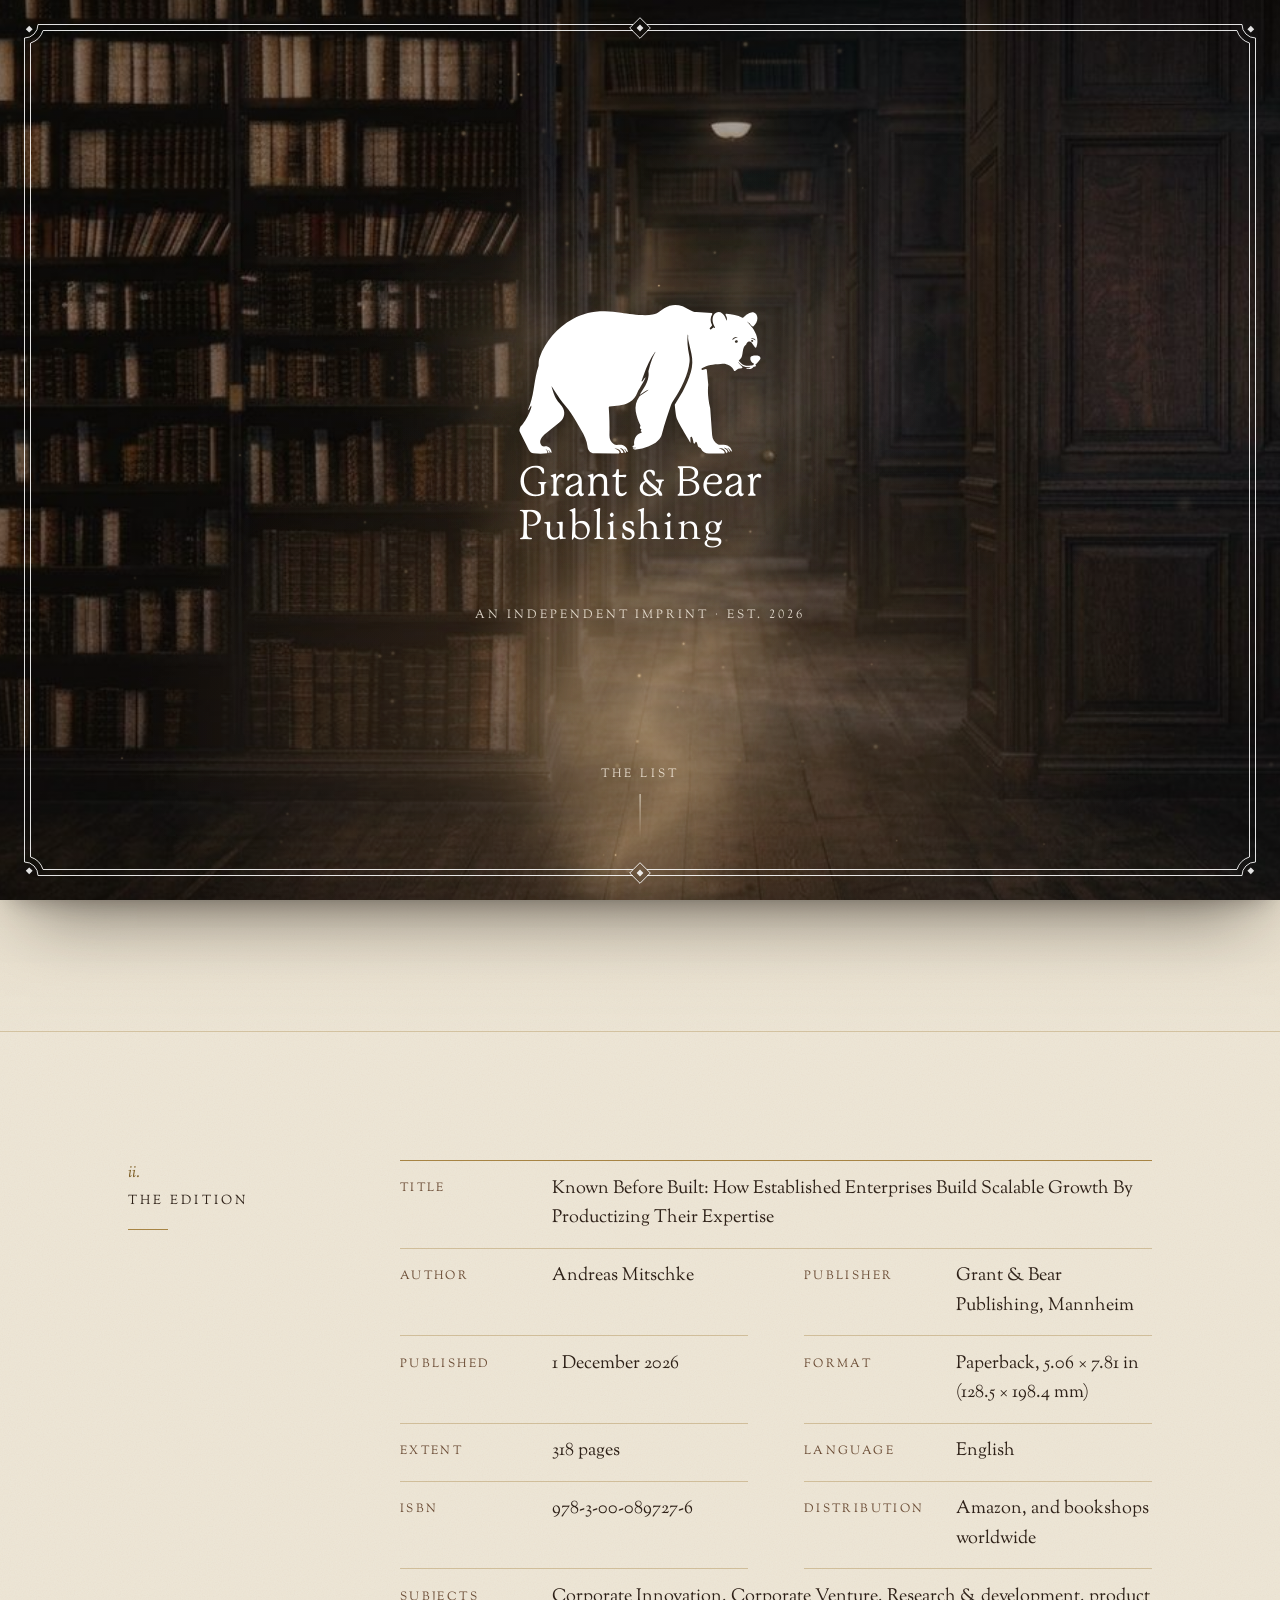
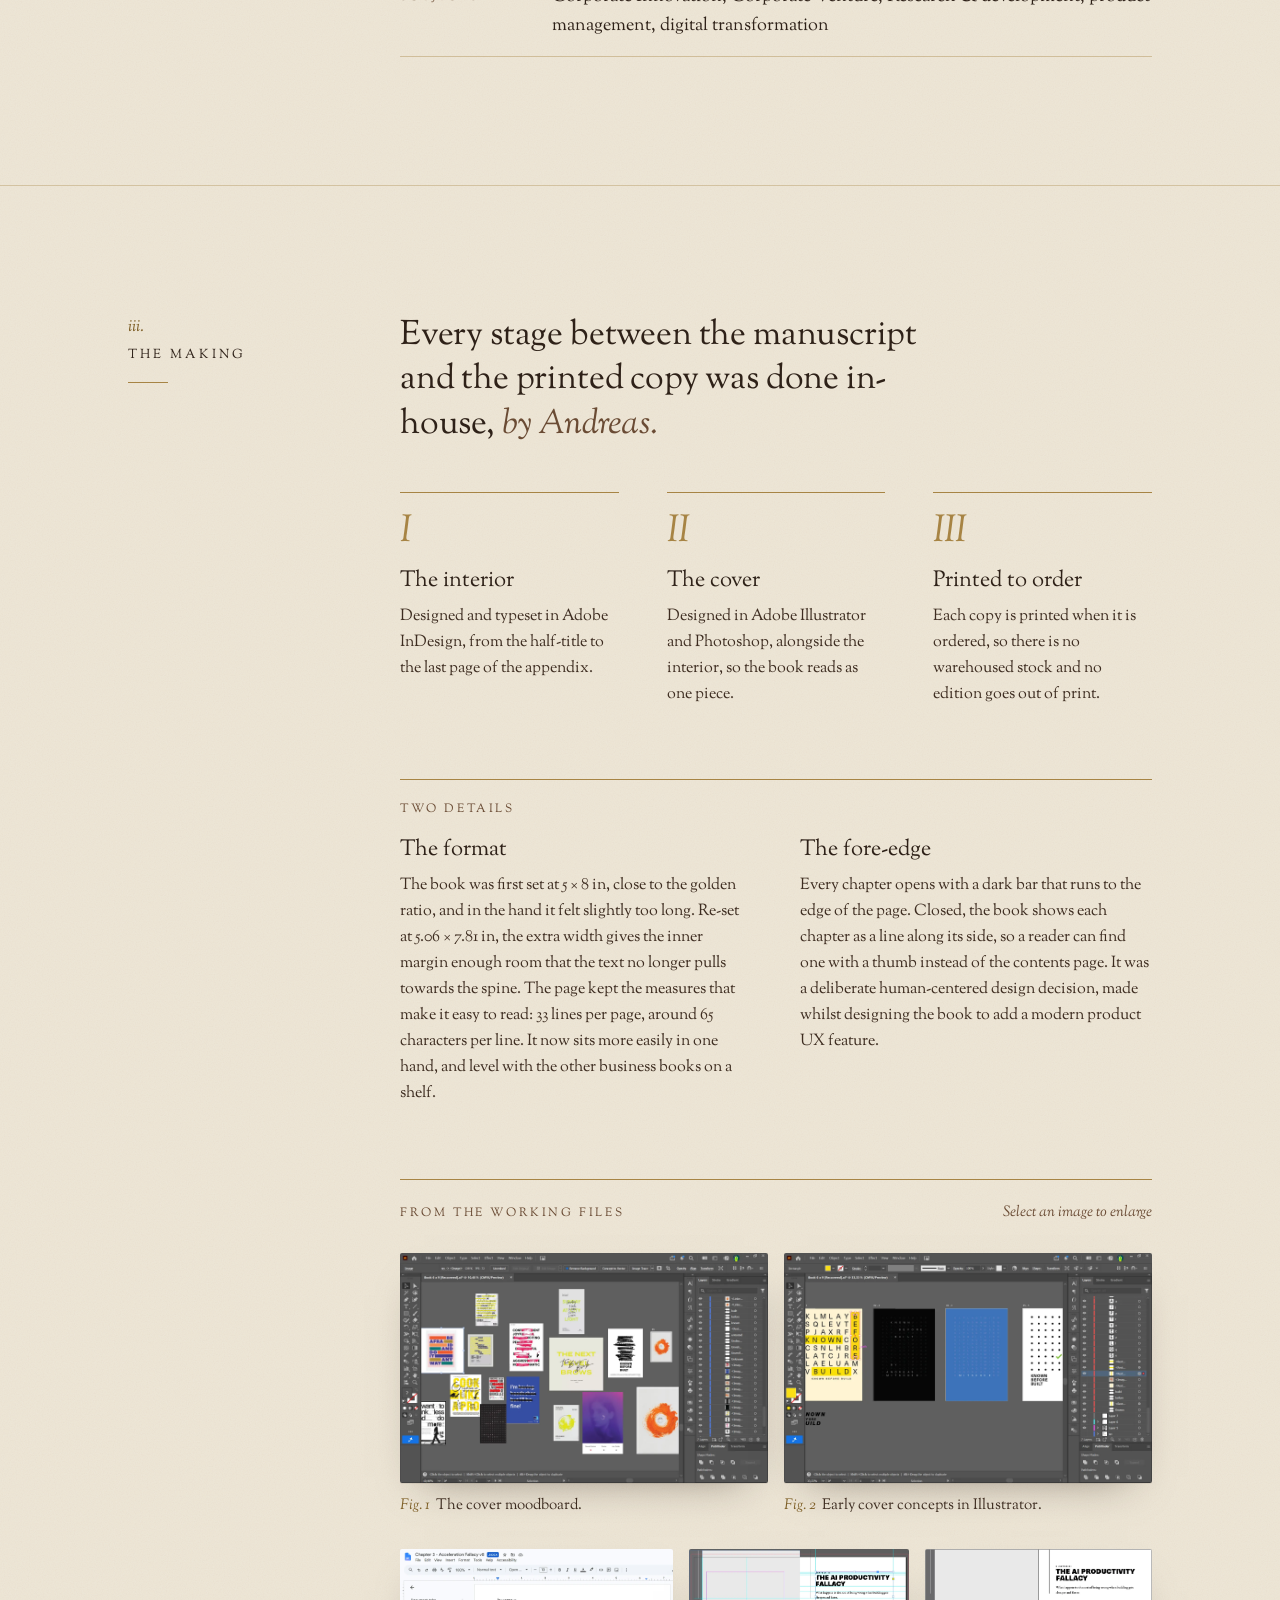
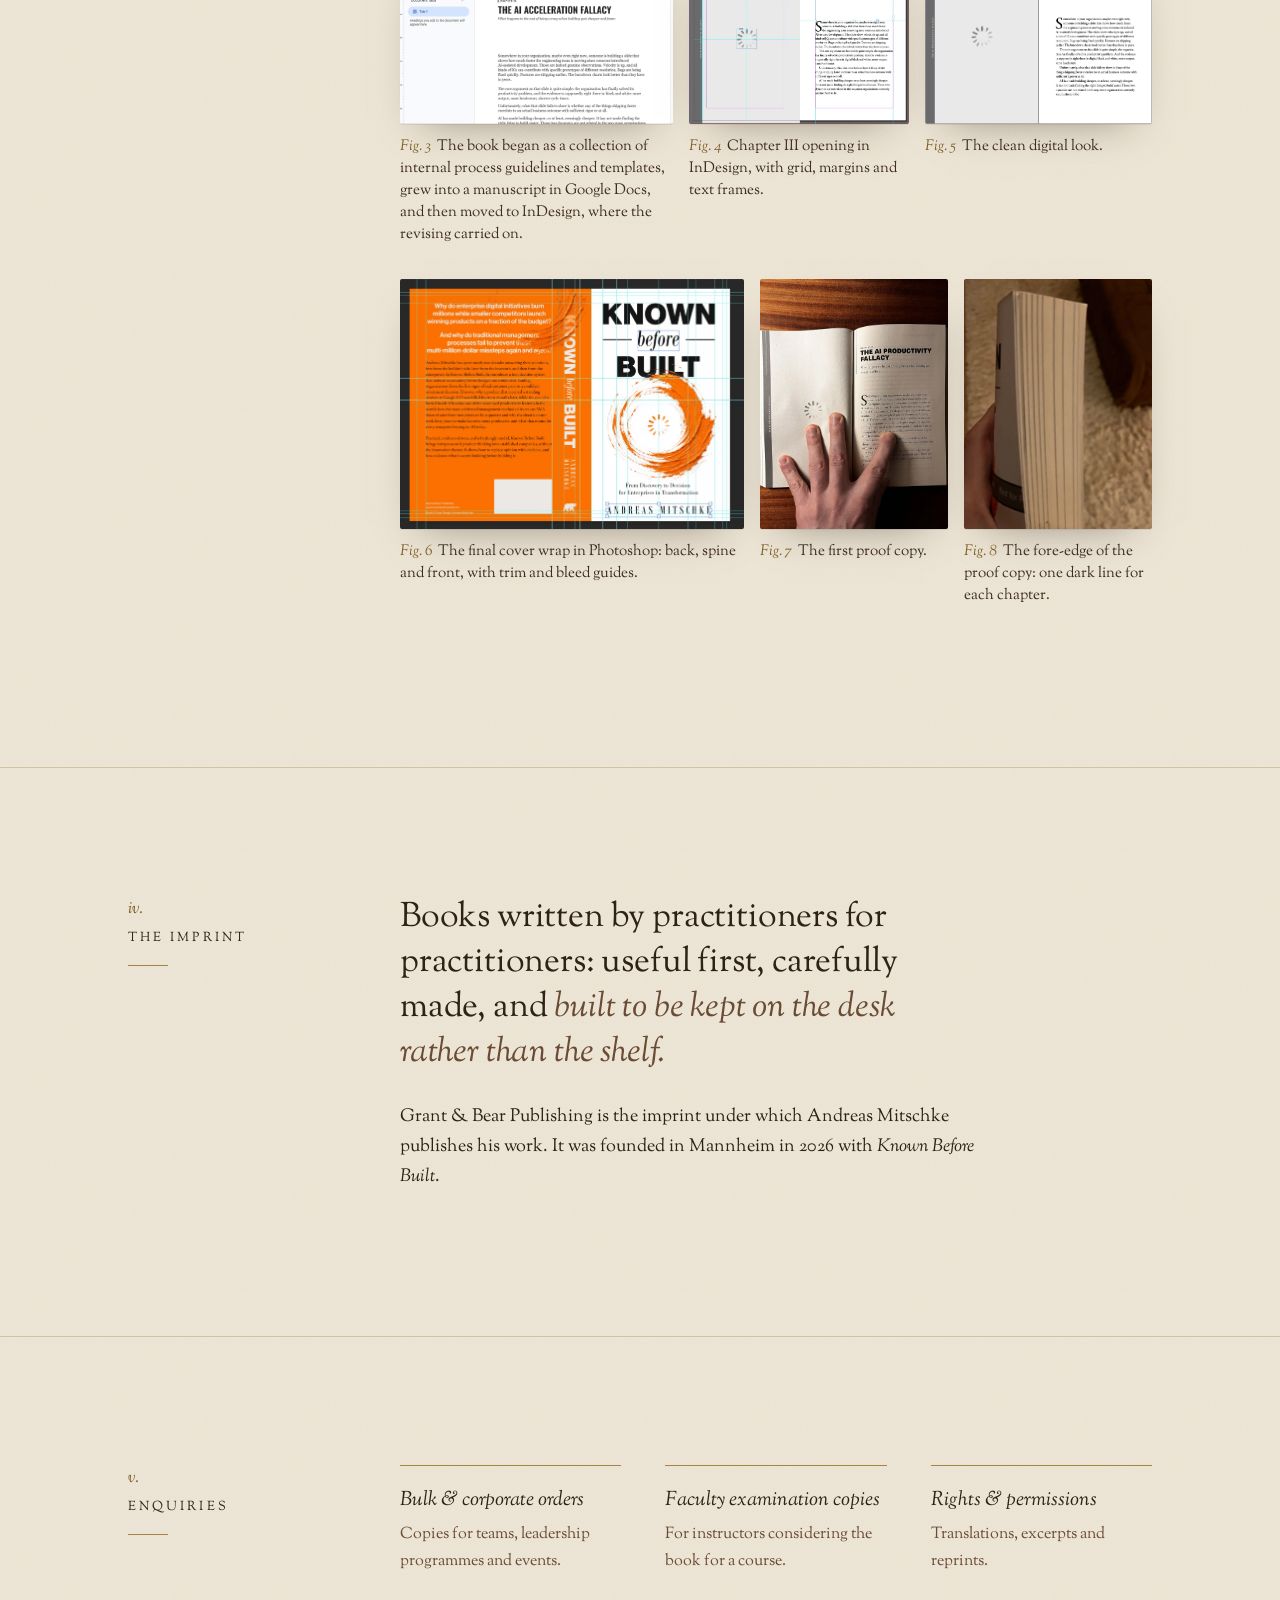
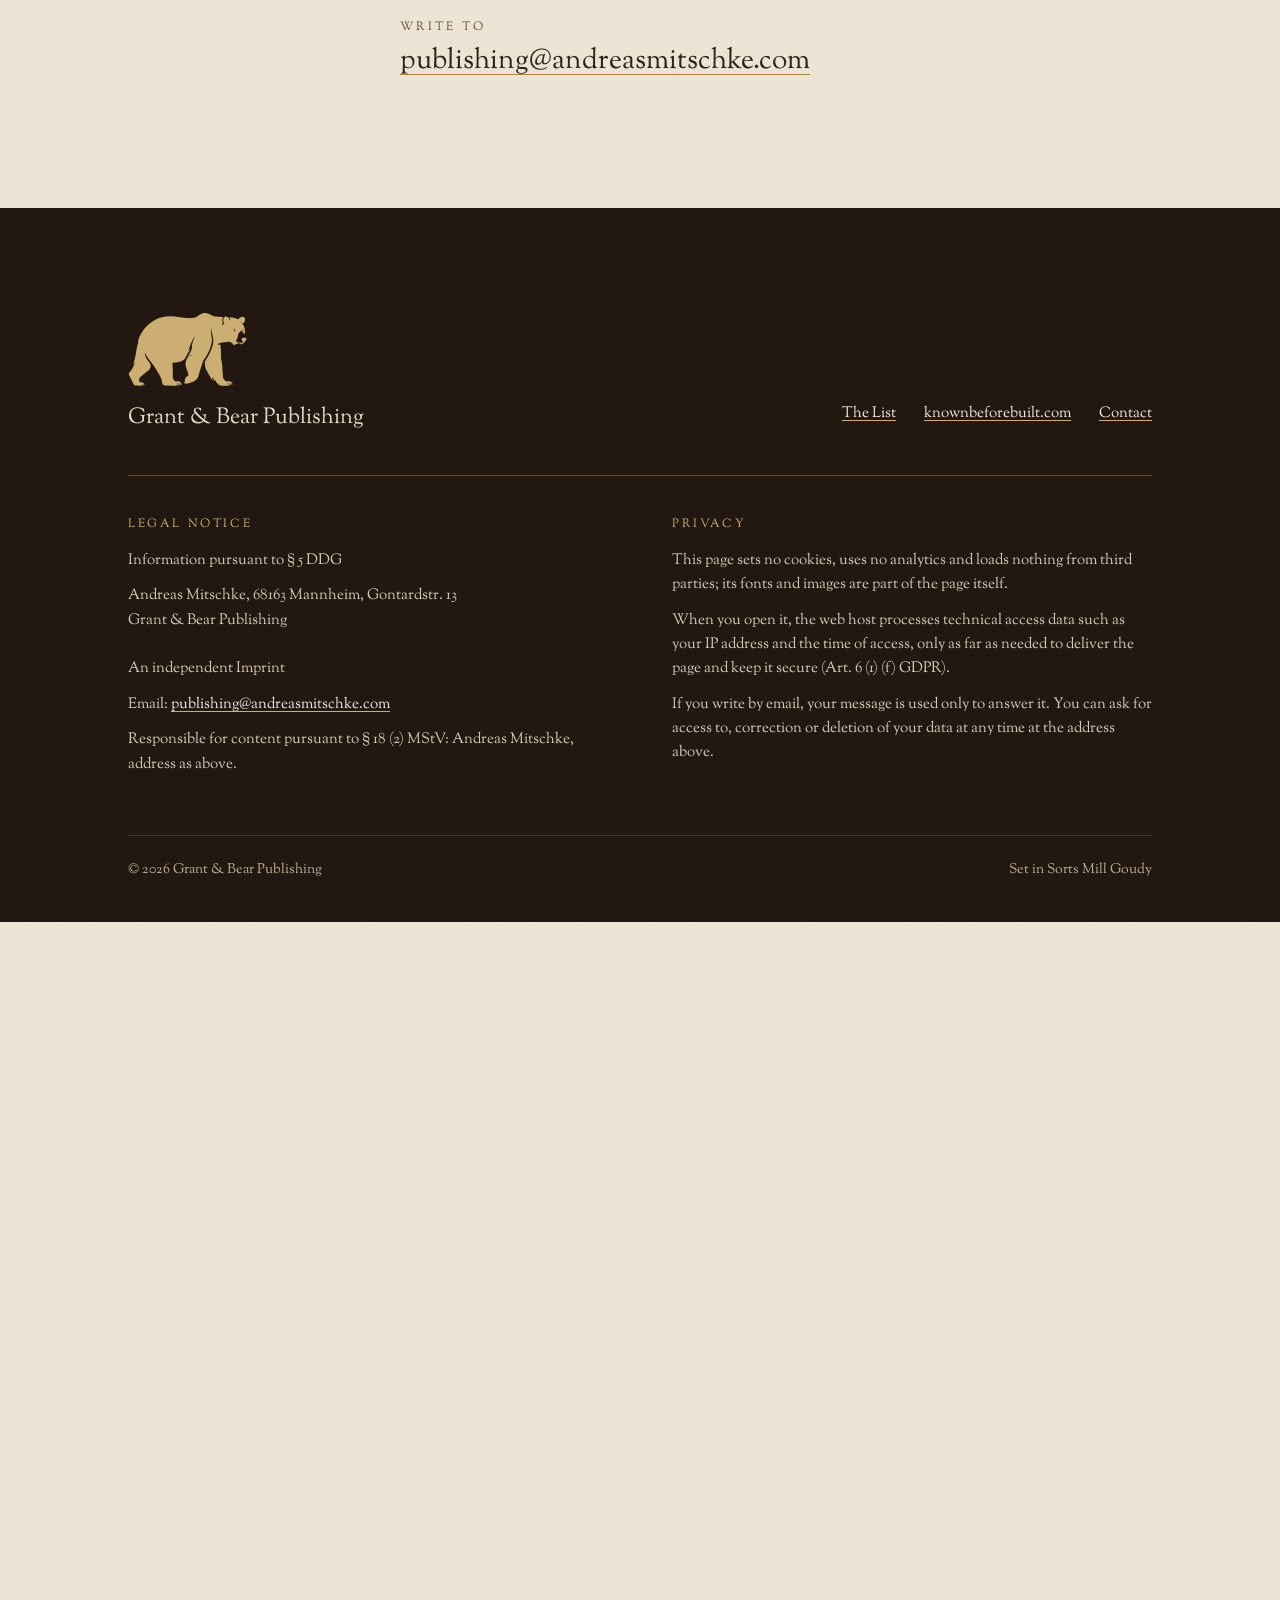
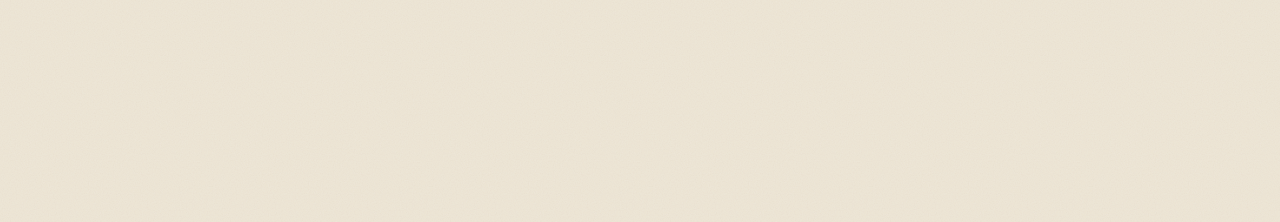
==== commit 007fd526: "Add files via upload" ====
--- a/grant-and-bear-publishing/index.html
+++ b/grant-and-bear-publishing/index.html
@@ -10,9 +10,18 @@
 <link rel="icon" href="favicon.svg" type="image/svg+xml">
 <link rel="icon" href="favicon-32.png" type="image/png" sizes="32x32">
 <link rel="apple-touch-icon" href="apple-touch-icon.png">
+<link rel="canonical" href="https://andreasmitschke.com/grant-and-bear-publishing/">
 <meta property="og:type" content="website">
+<meta property="og:url" content="https://andreasmitschke.com/grant-and-bear-publishing/">
+<meta property="og:site_name" content="Andreas Mitschke">
 <meta property="og:title" content="Grant &amp; Bear Publishing">
 <meta property="og:description" content="The independent imprint of Andreas Mitschke, publisher of Known Before Built.">
+<meta property="og:image" content="https://knownbeforebuilt.com/assets/og-book.png">
+<meta property="og:image:width" content="1200">
+<meta property="og:image:height" content="630">
+<meta property="og:image:alt" content="Known Before Built by Andreas Mitschke: book cover">
+<meta name="twitter:card" content="summary_large_image">
+<meta name="twitter:image" content="https://knownbeforebuilt.com/assets/og-book.png">
 <script type="application/ld+json">
 {
   "@context": "https://schema.org",
@@ -478,12 +487,11 @@
           <div class="full"><dt>Title</dt><dd>Known Before Built: How Established Enterprises Build Scalable Growth By Productizing Their Expertise</dd></div>
           <div><dt>Author</dt><dd>Andreas Mitschke</dd></div>
           <div><dt>Publisher</dt><dd>Grant &amp; Bear Publishing, Mannheim</dd></div>
-          <div><dt>Published</dt><dd>2026</dd></div>
+          <div><dt>Published</dt><dd>1 December 2026</dd></div>
           <div><dt>Format</dt><dd>Paperback, 5.06 &times; 7.81 in (128.5 &times; 198.4 mm)</dd></div>
           <div><dt>Extent</dt><dd>318 pages</dd></div>
           <div><dt>Language</dt><dd>English</dd></div>
-          <!-- Replace the placeholder with the ISBN-13 once assigned -->
-          <div><dt>ISBN</dt><dd class="pending">978-3-00-089727-6</dd></div>
+          <div><dt>ISBN</dt><dd>978-3-00-089727-6</dd></div>
           <div><dt>Distribution</dt><dd>Amazon, and bookshops worldwide</dd></div>
           <div class="full"><dt>Subjects</dt><dd>Corporate Innovation, Corporate Venture, Research &amp; development, product management, digital transformation</dd></div>
         </dl>
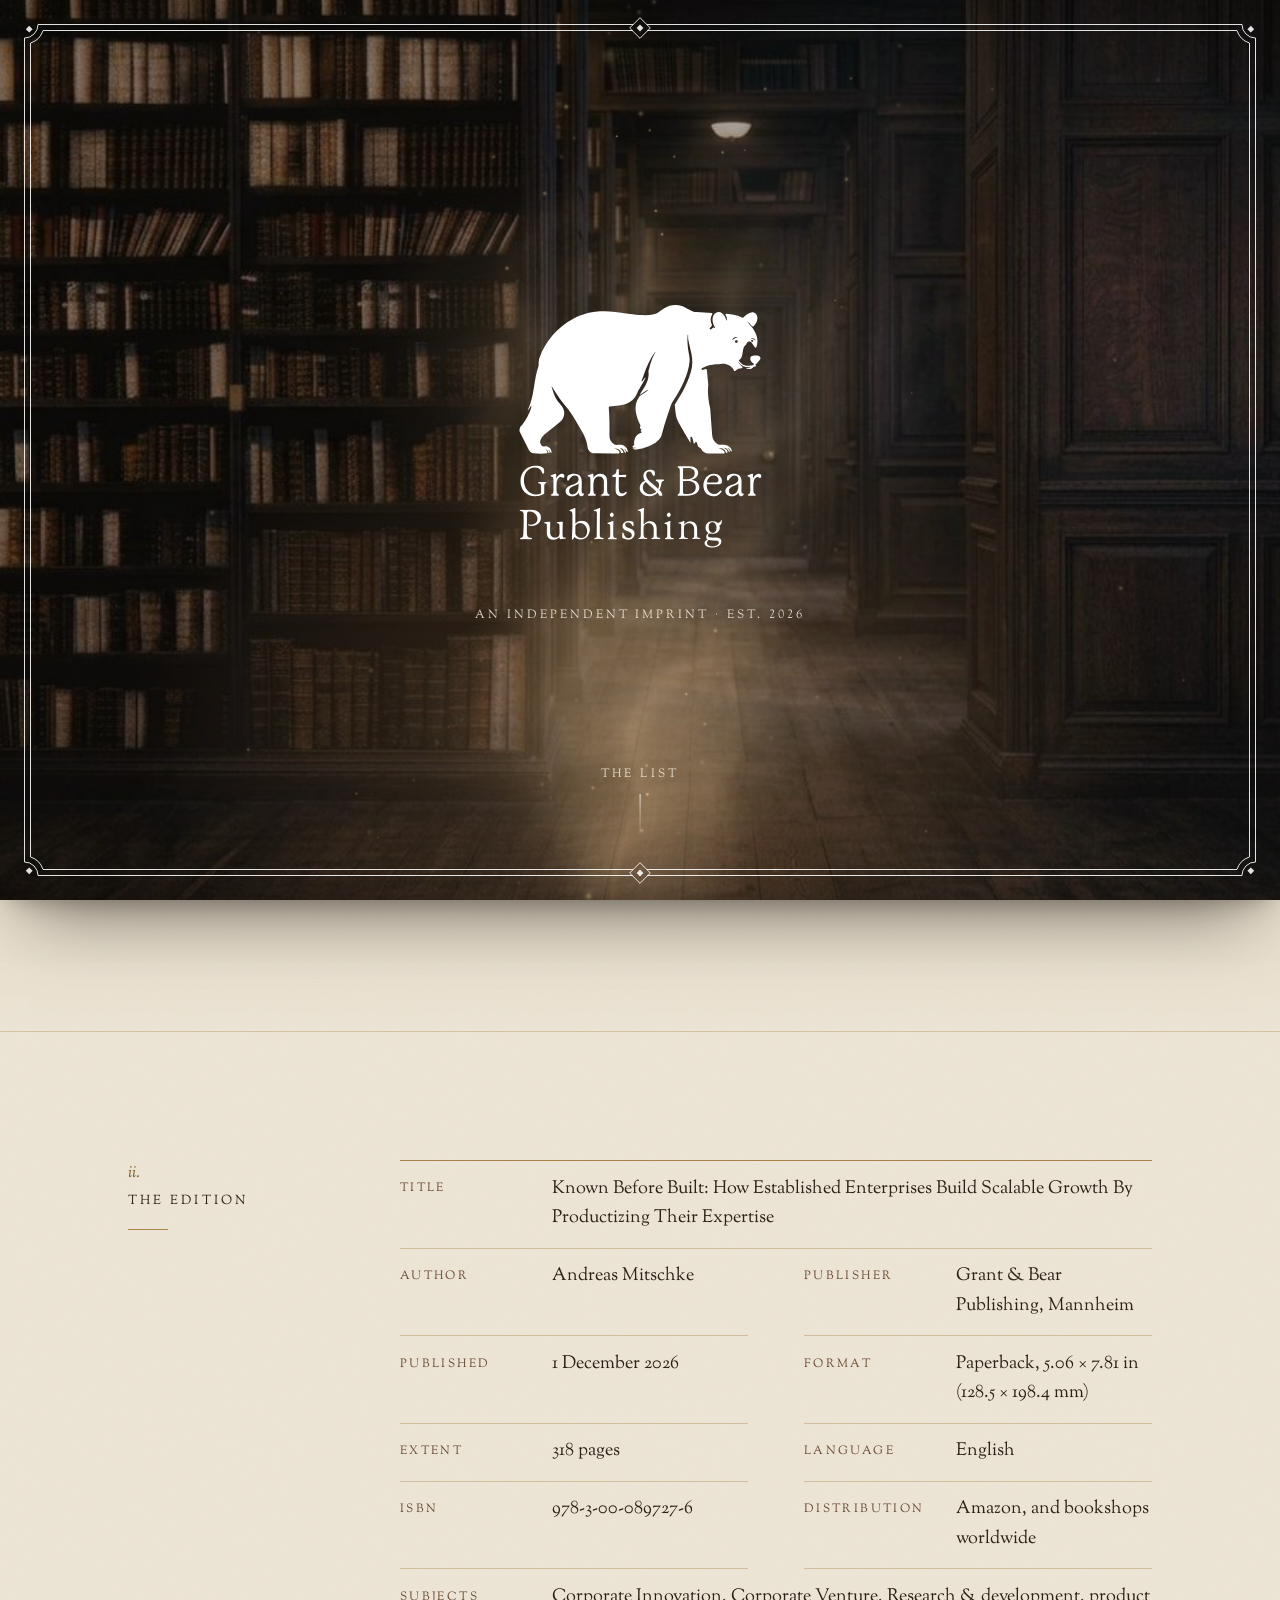
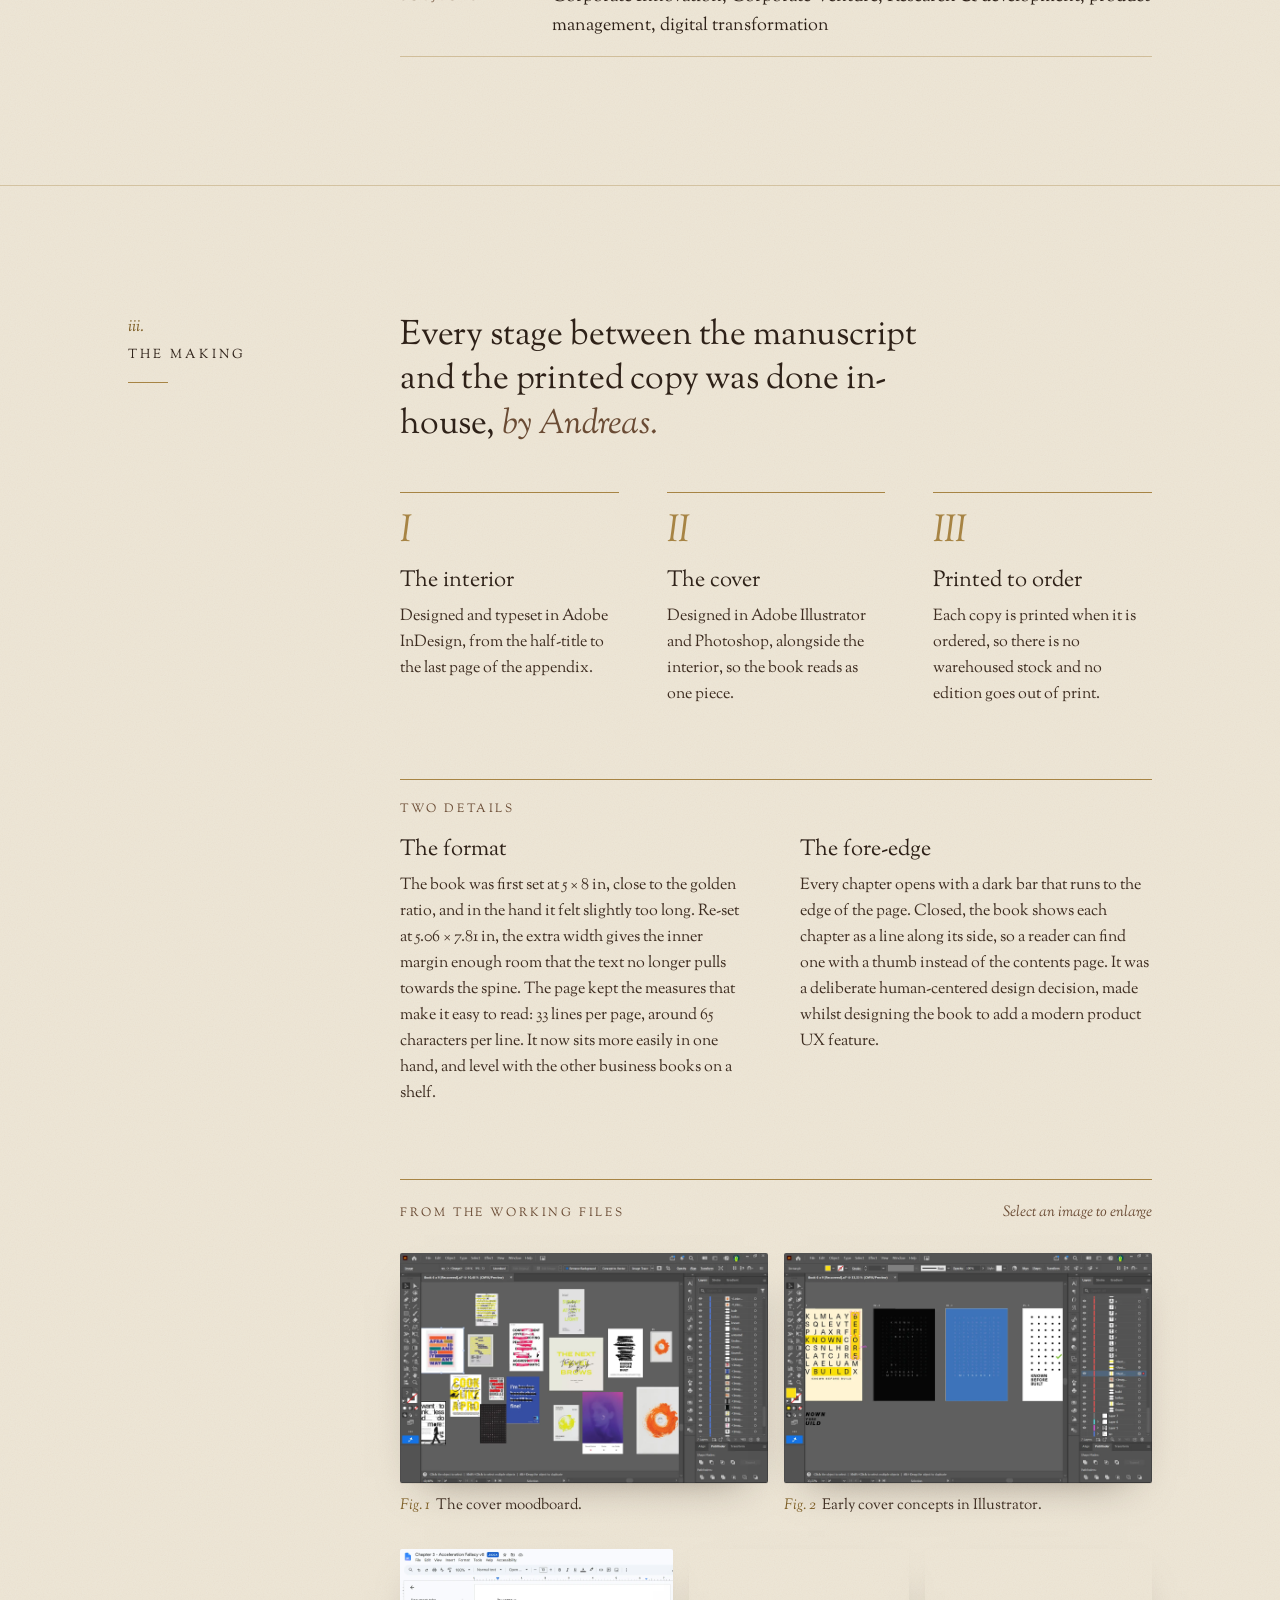
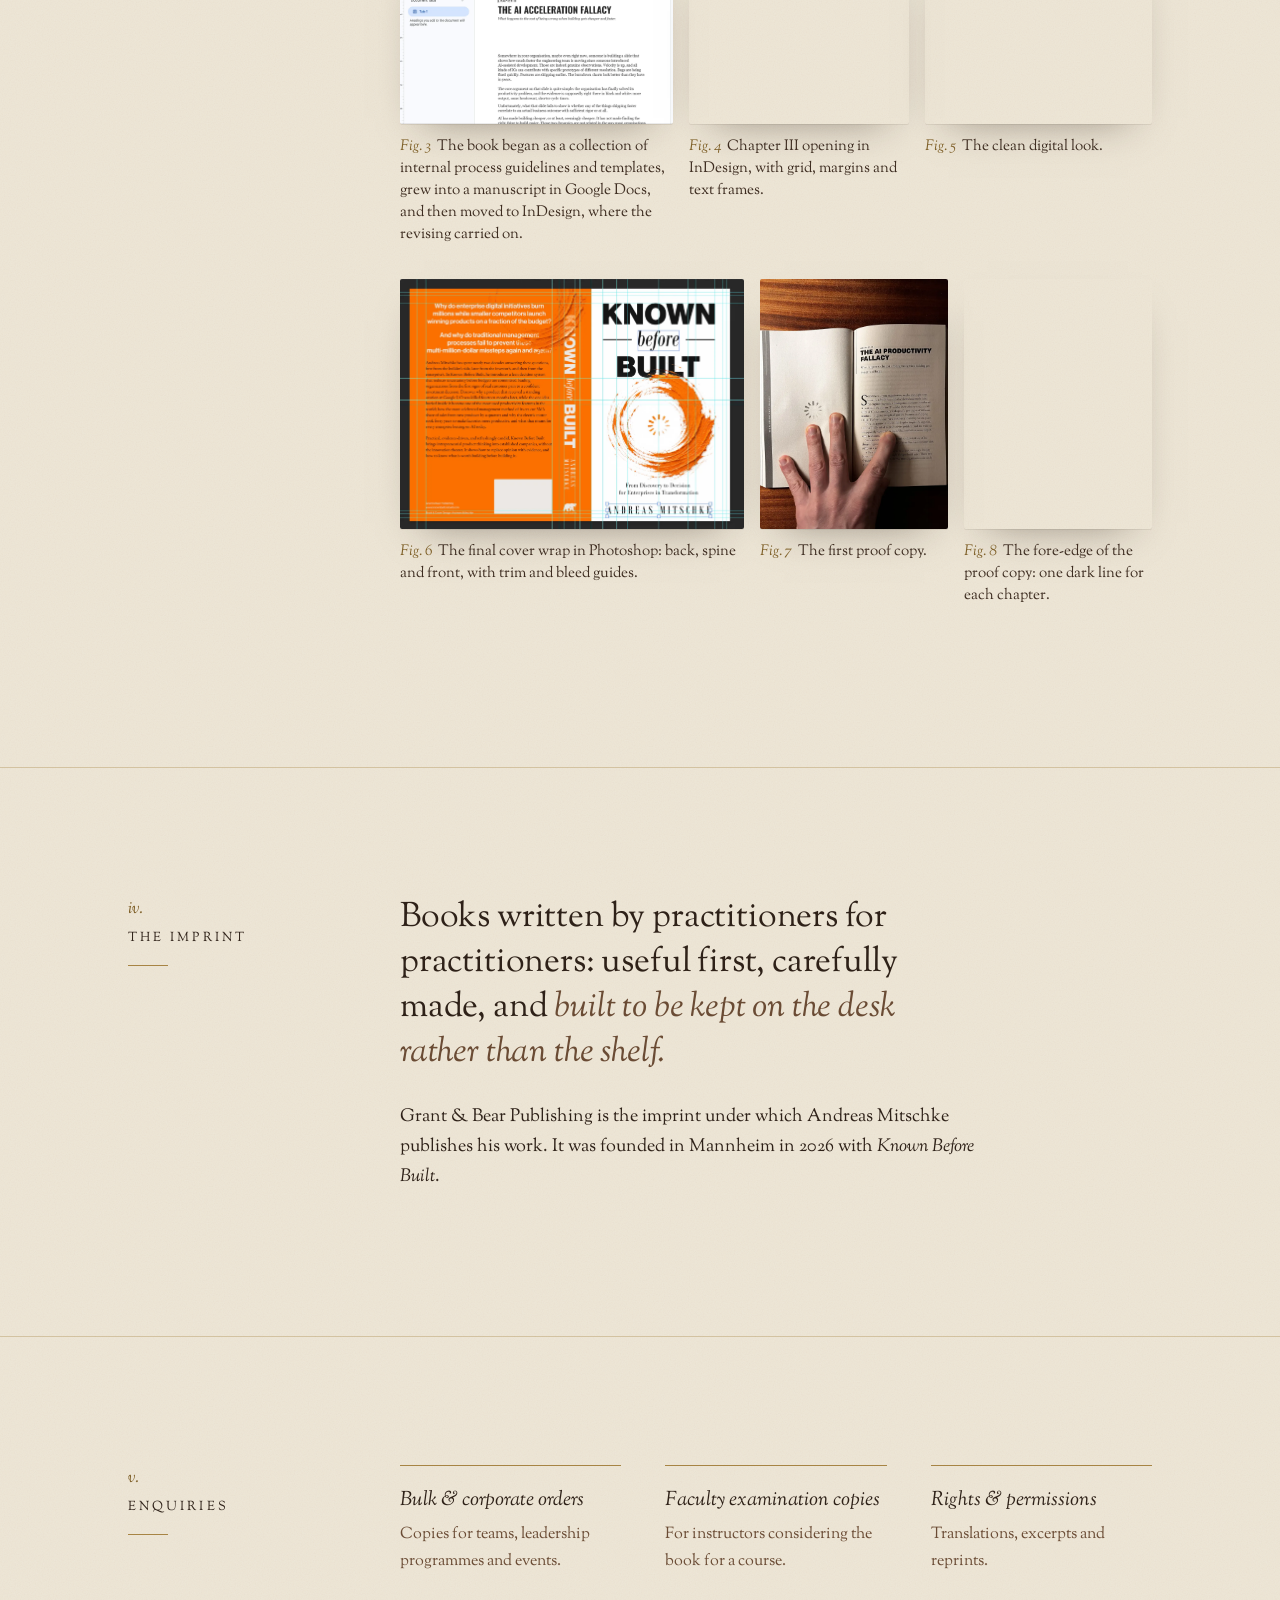
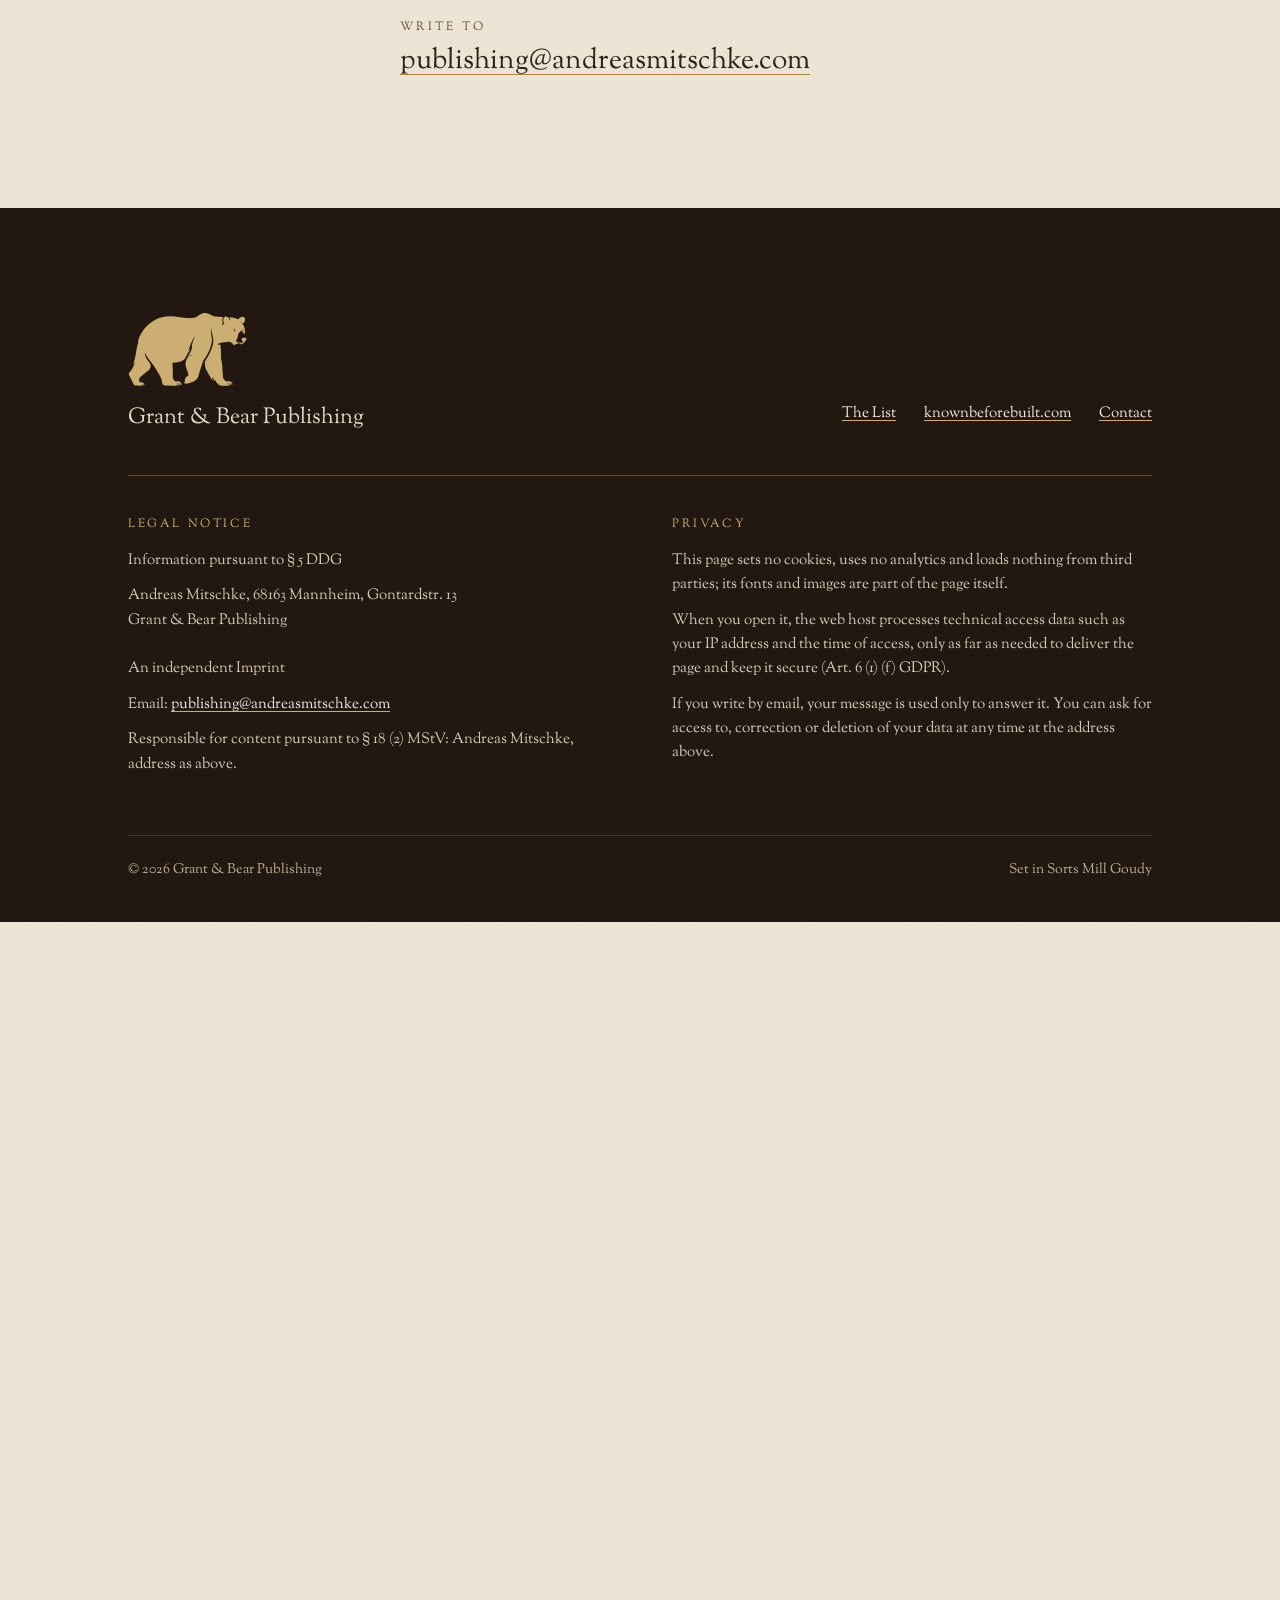
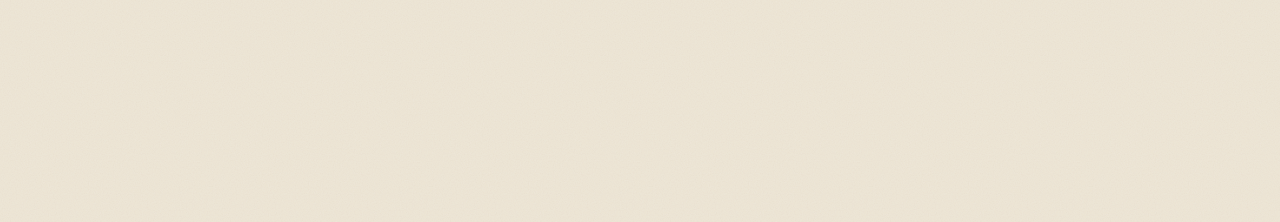
==== commit ac004bd3: "Add files via upload" ====
--- a/grant-and-bear-publishing/index.html
+++ b/grant-and-bear-publishing/index.html
@@ -408,6 +408,7 @@
   footer{background:none;color:#000}
 }
 </style>
+<script src="../assets/analytics.js" defer></script>
 </head>
 <body>
   <header class="hero" id="hero">
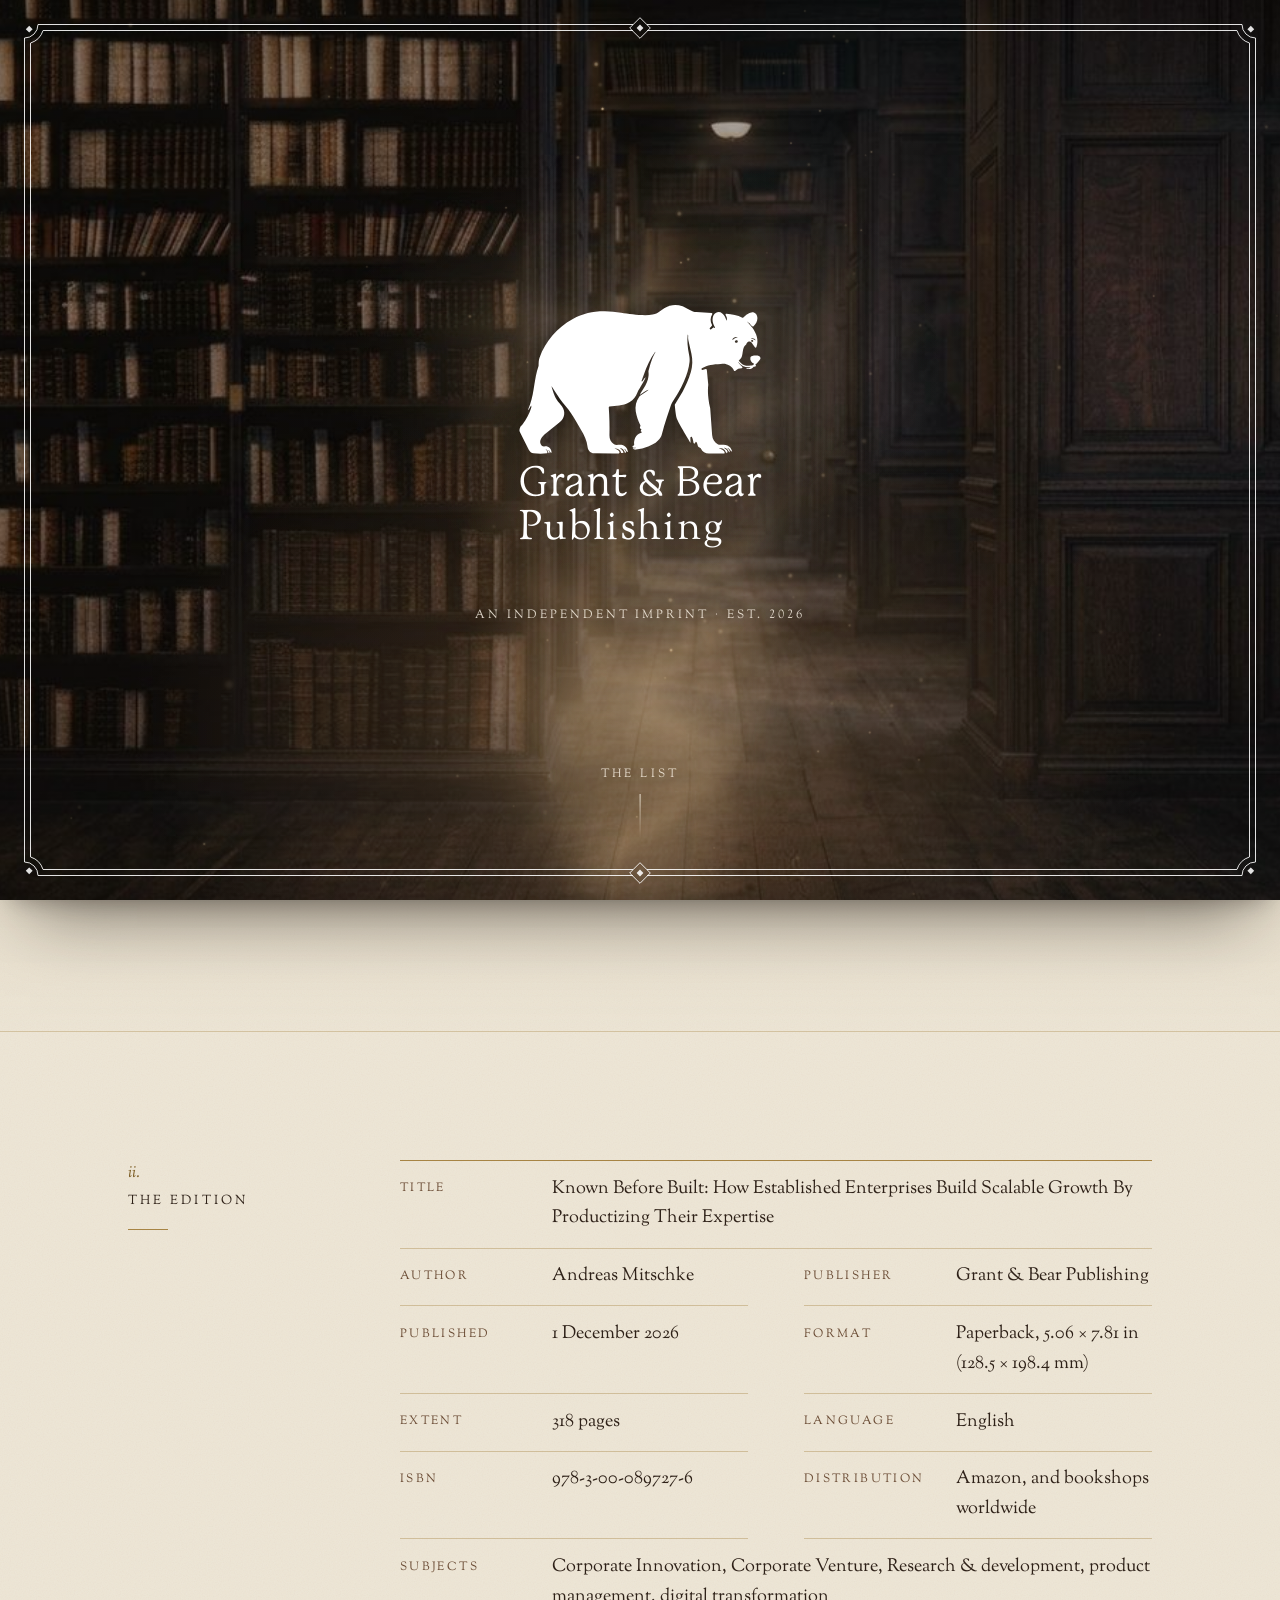
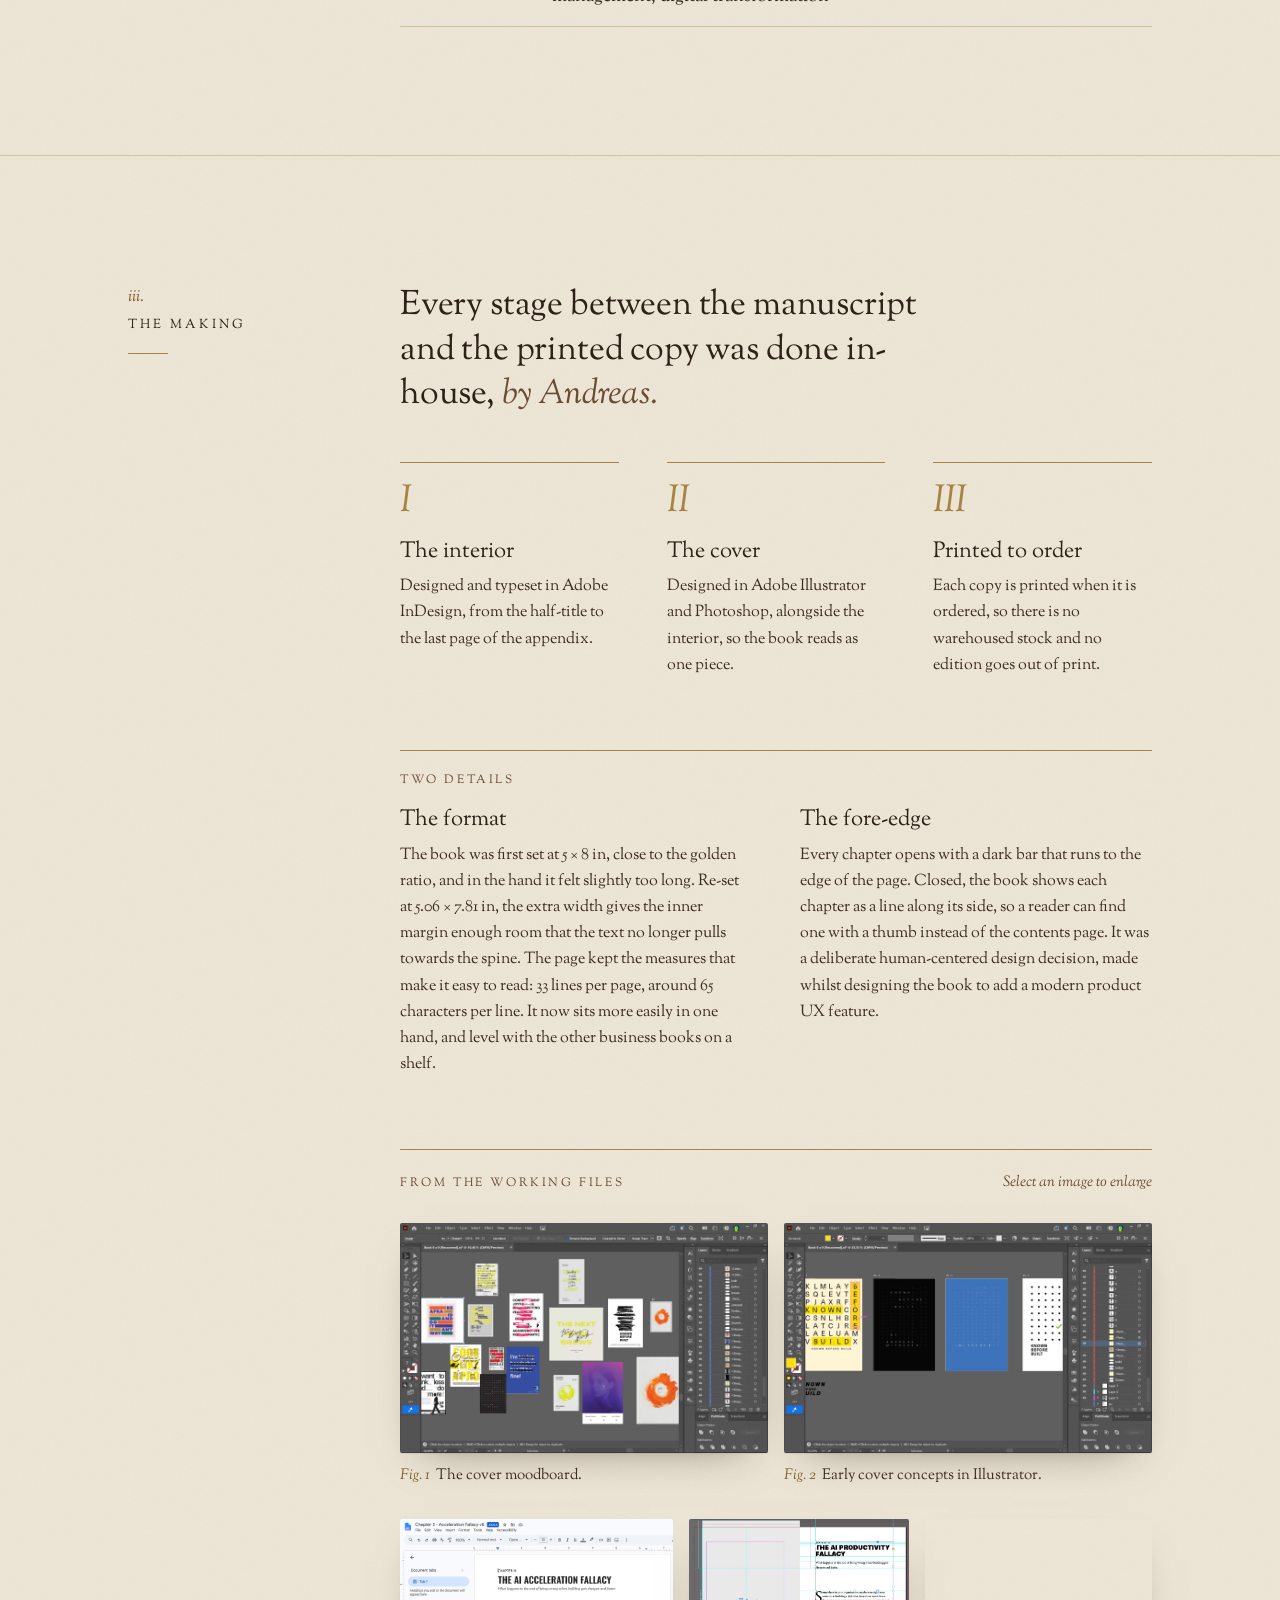
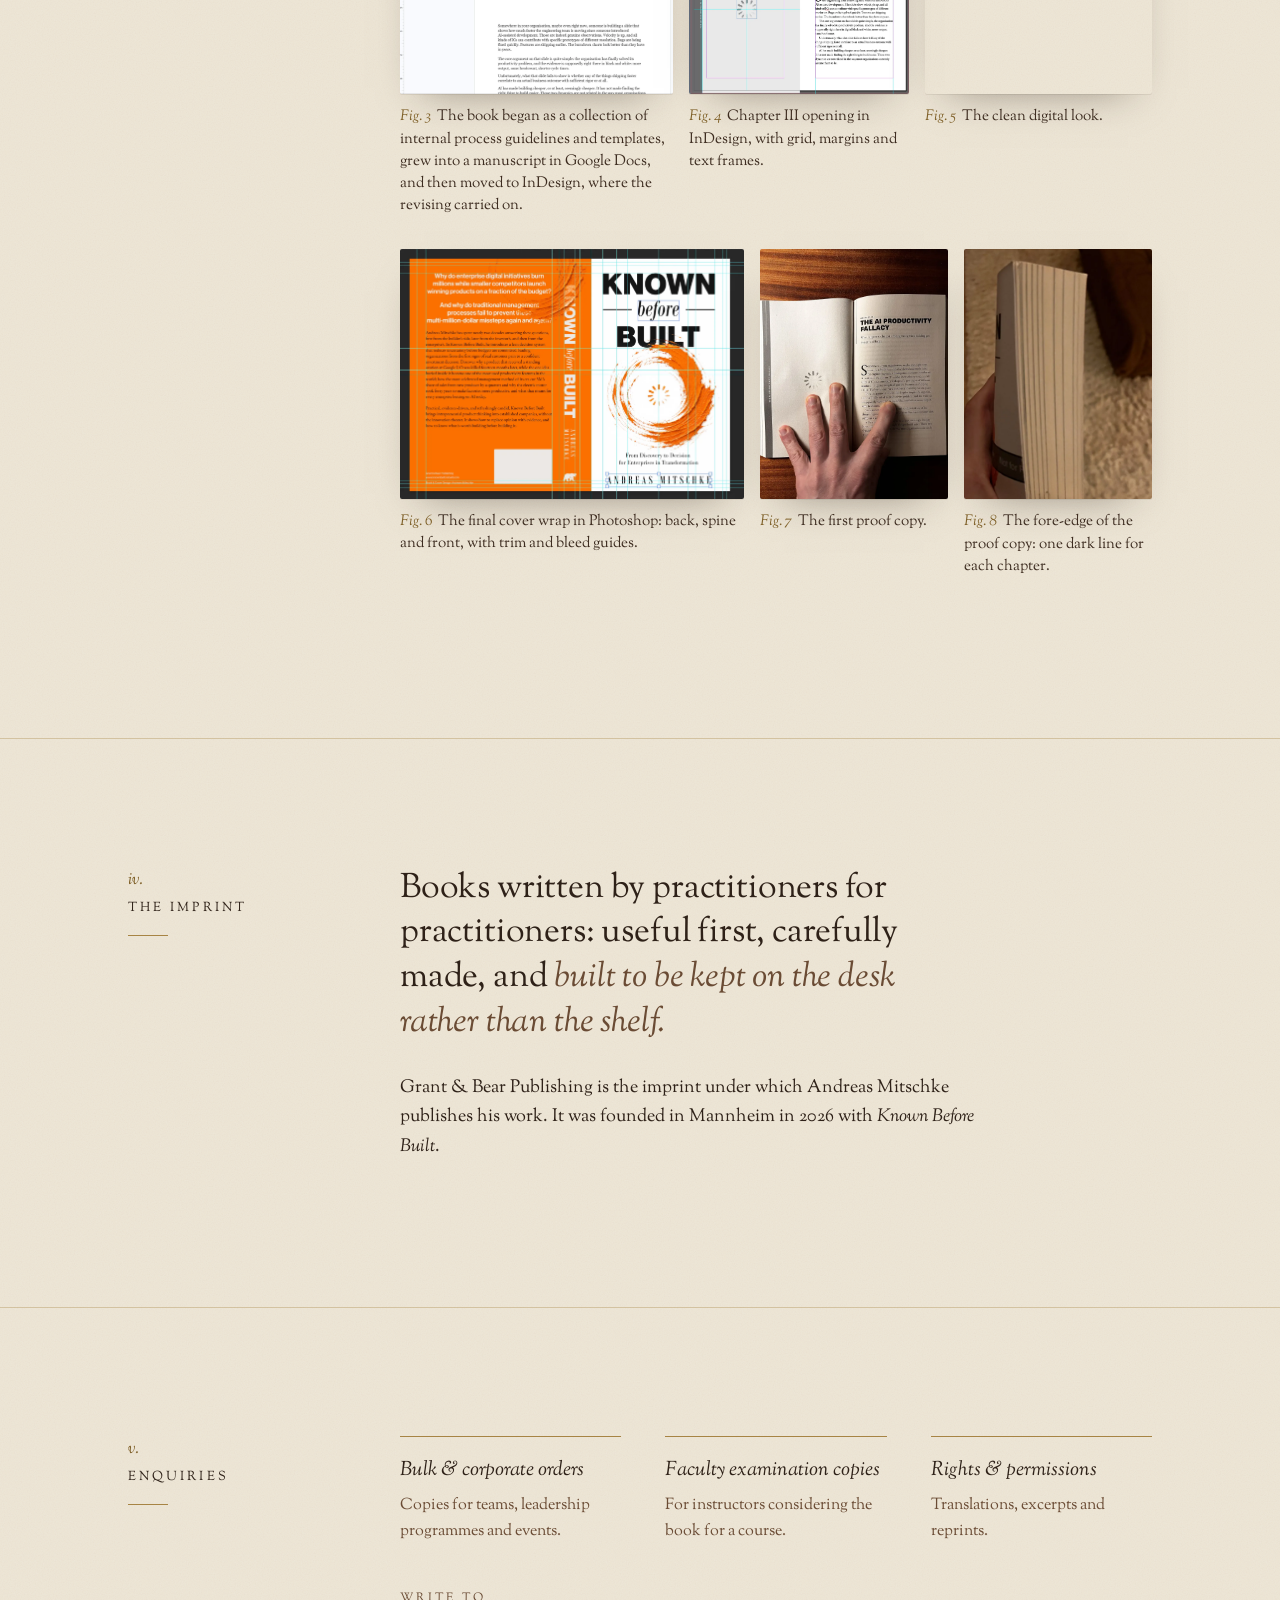
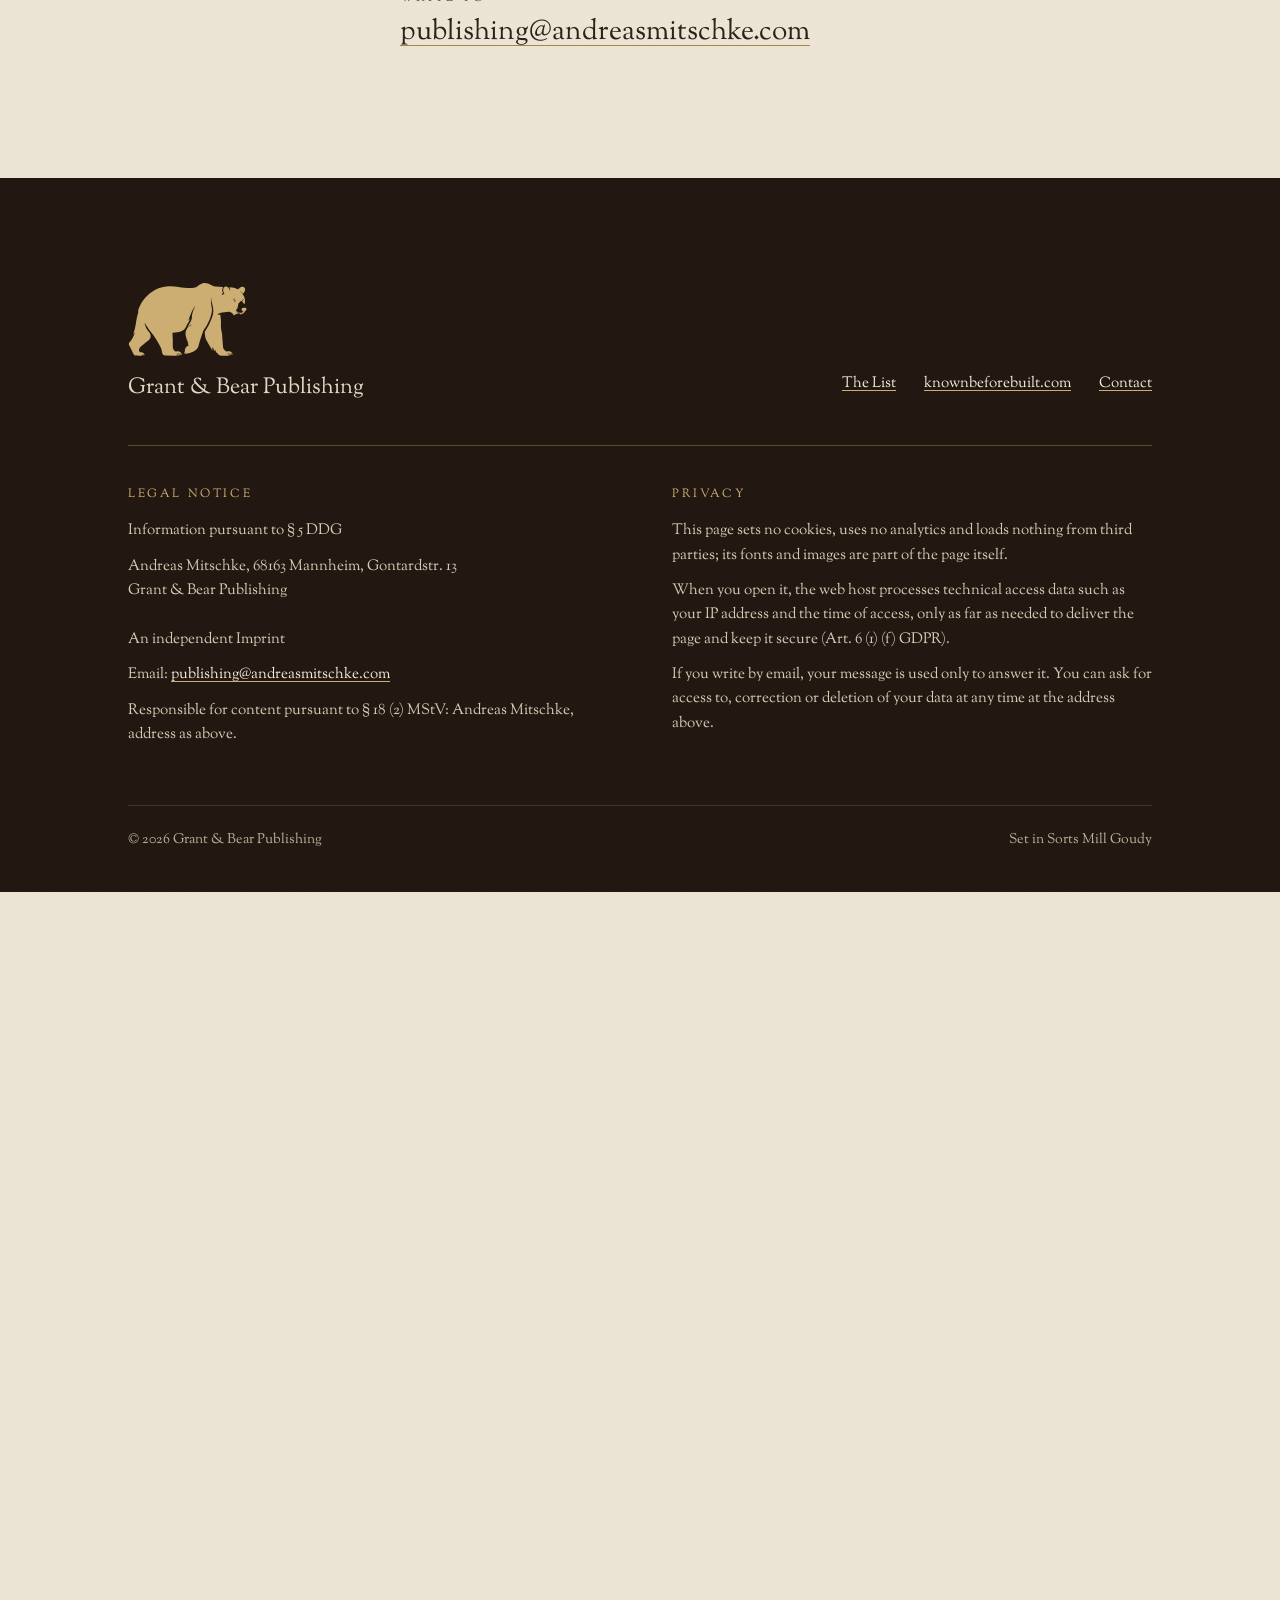
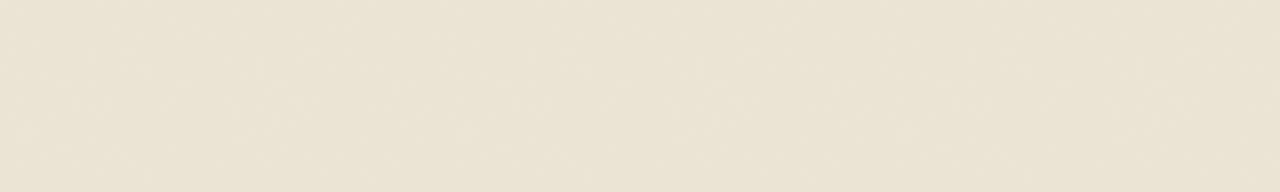
==== commit 17c54f3a: "Update index.html" ====
--- a/grant-and-bear-publishing/index.html
+++ b/grant-and-bear-publishing/index.html
@@ -465,7 +465,7 @@
           <h3 id="kbb-title" class="reveal d1">Known Before Built</h3>
           <p class="subtitle reveal d1">How Established Enterprises Build Scalable Growth By Productizing Their Expertise</p>
           <p class="byline reveal d2">Andreas Mitschke</p>
-          <p class="desc reveal d2">Large organisations hold decades of expertise and still struggle to turn it into products worth building, whether for their own operations or for the market. <em>Known Before Built</em> is a practical system that helps established companies, corporate venture units and innovation teams decide what deserves investment: from the first signal in the field to a build decision made on evidence rather than belief.</p>
+          <p class="desc reveal d2">Large organisations hold decades of expertise and still struggle to turn it into products worth building, whether for their own operations or for the market. <em>Known Before Built</em> is a practical intrapreneurial system that helps established companies, corporate venture units and innovation teams decide what deserves investment: from discovery and the first signal in the field to a build decision made on evidence rather than belief.</p>
           <div class="actions reveal d3">
             <!-- Replace # with the Amazon product link once the book is live -->
             <a class="btn" href="https://knownbeforebuilt.com/buy">Buy the paperback <span class="arr" aria-hidden="true">&rarr;</span></a>
@@ -487,7 +487,7 @@
         <dl class="record">
           <div class="full"><dt>Title</dt><dd>Known Before Built: How Established Enterprises Build Scalable Growth By Productizing Their Expertise</dd></div>
           <div><dt>Author</dt><dd>Andreas Mitschke</dd></div>
-          <div><dt>Publisher</dt><dd>Grant &amp; Bear Publishing, Mannheim</dd></div>
+          <div><dt>Publisher</dt><dd>Grant &amp; Bear Publishing</dd></div>
           <div><dt>Published</dt><dd>1 December 2026</dd></div>
           <div><dt>Format</dt><dd>Paperback, 5.06 &times; 7.81 in (128.5 &times; 198.4 mm)</dd></div>
           <div><dt>Extent</dt><dd>318 pages</dd></div>
